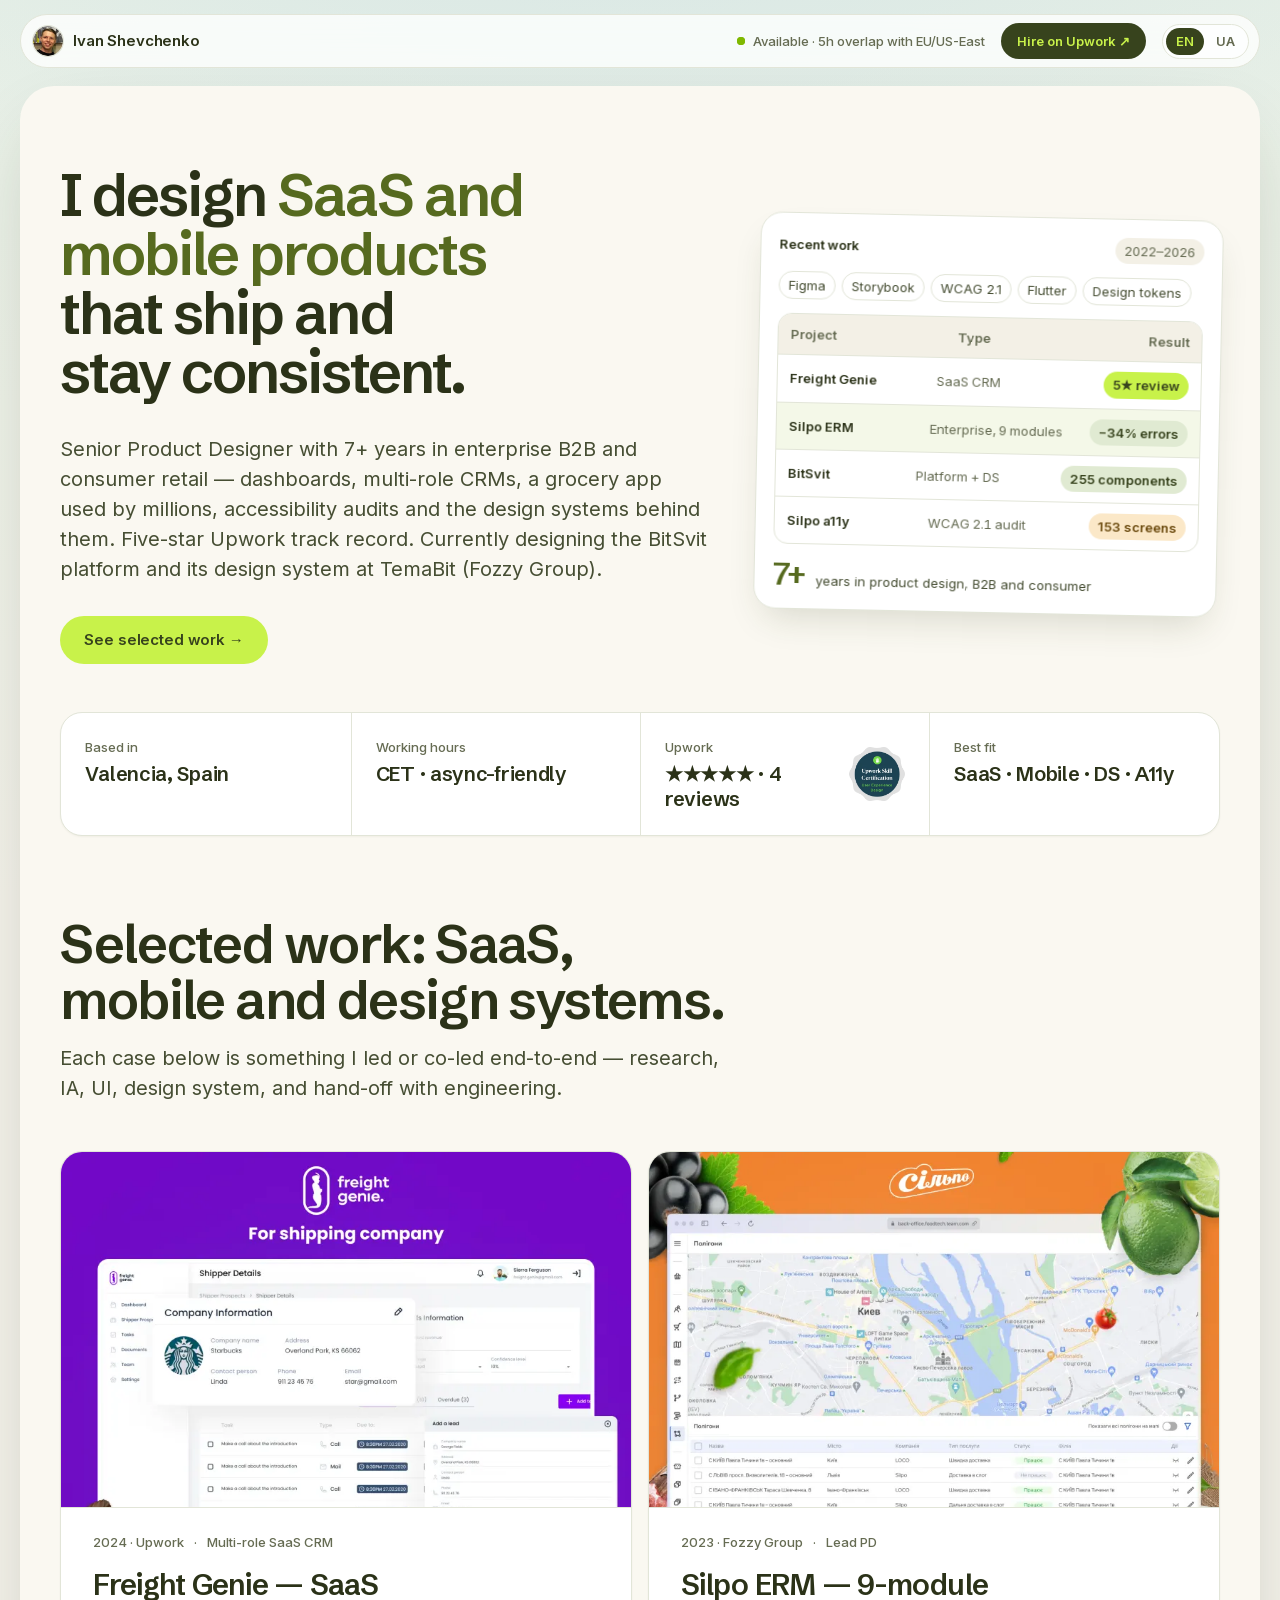
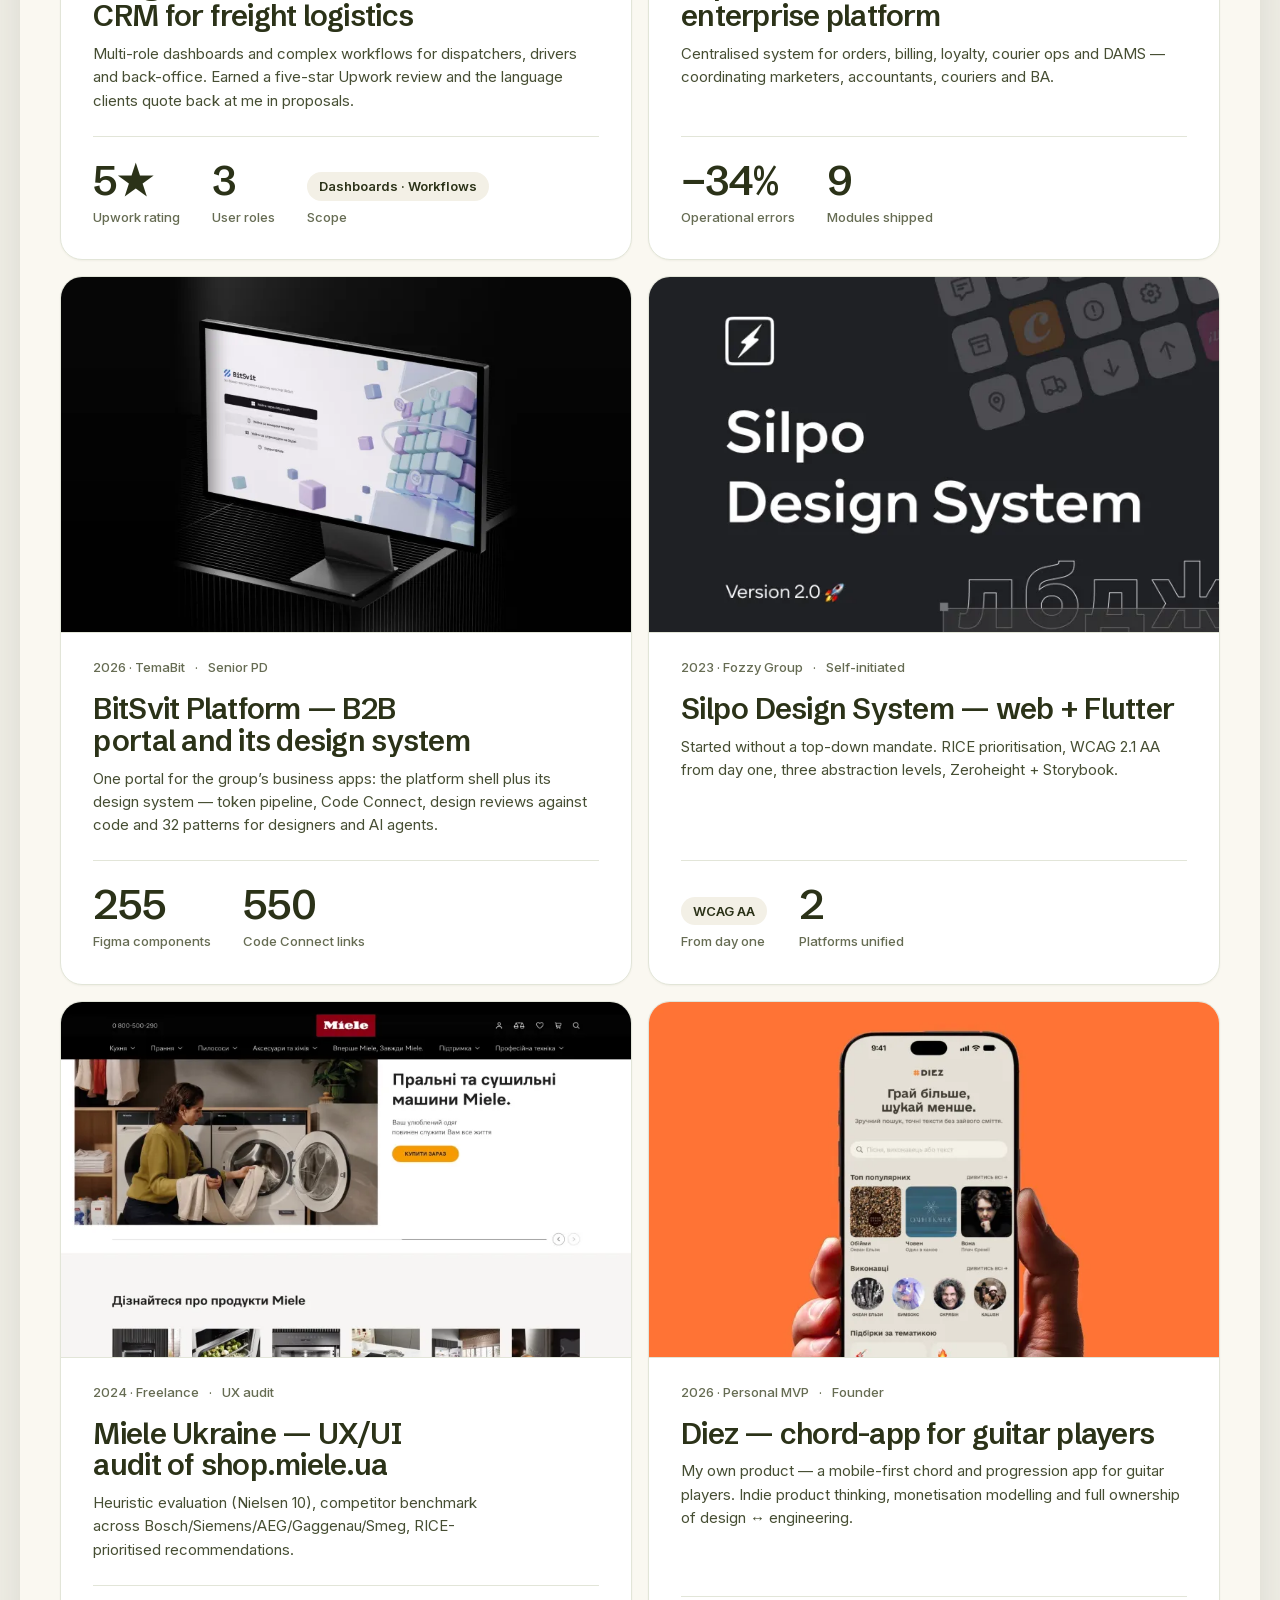
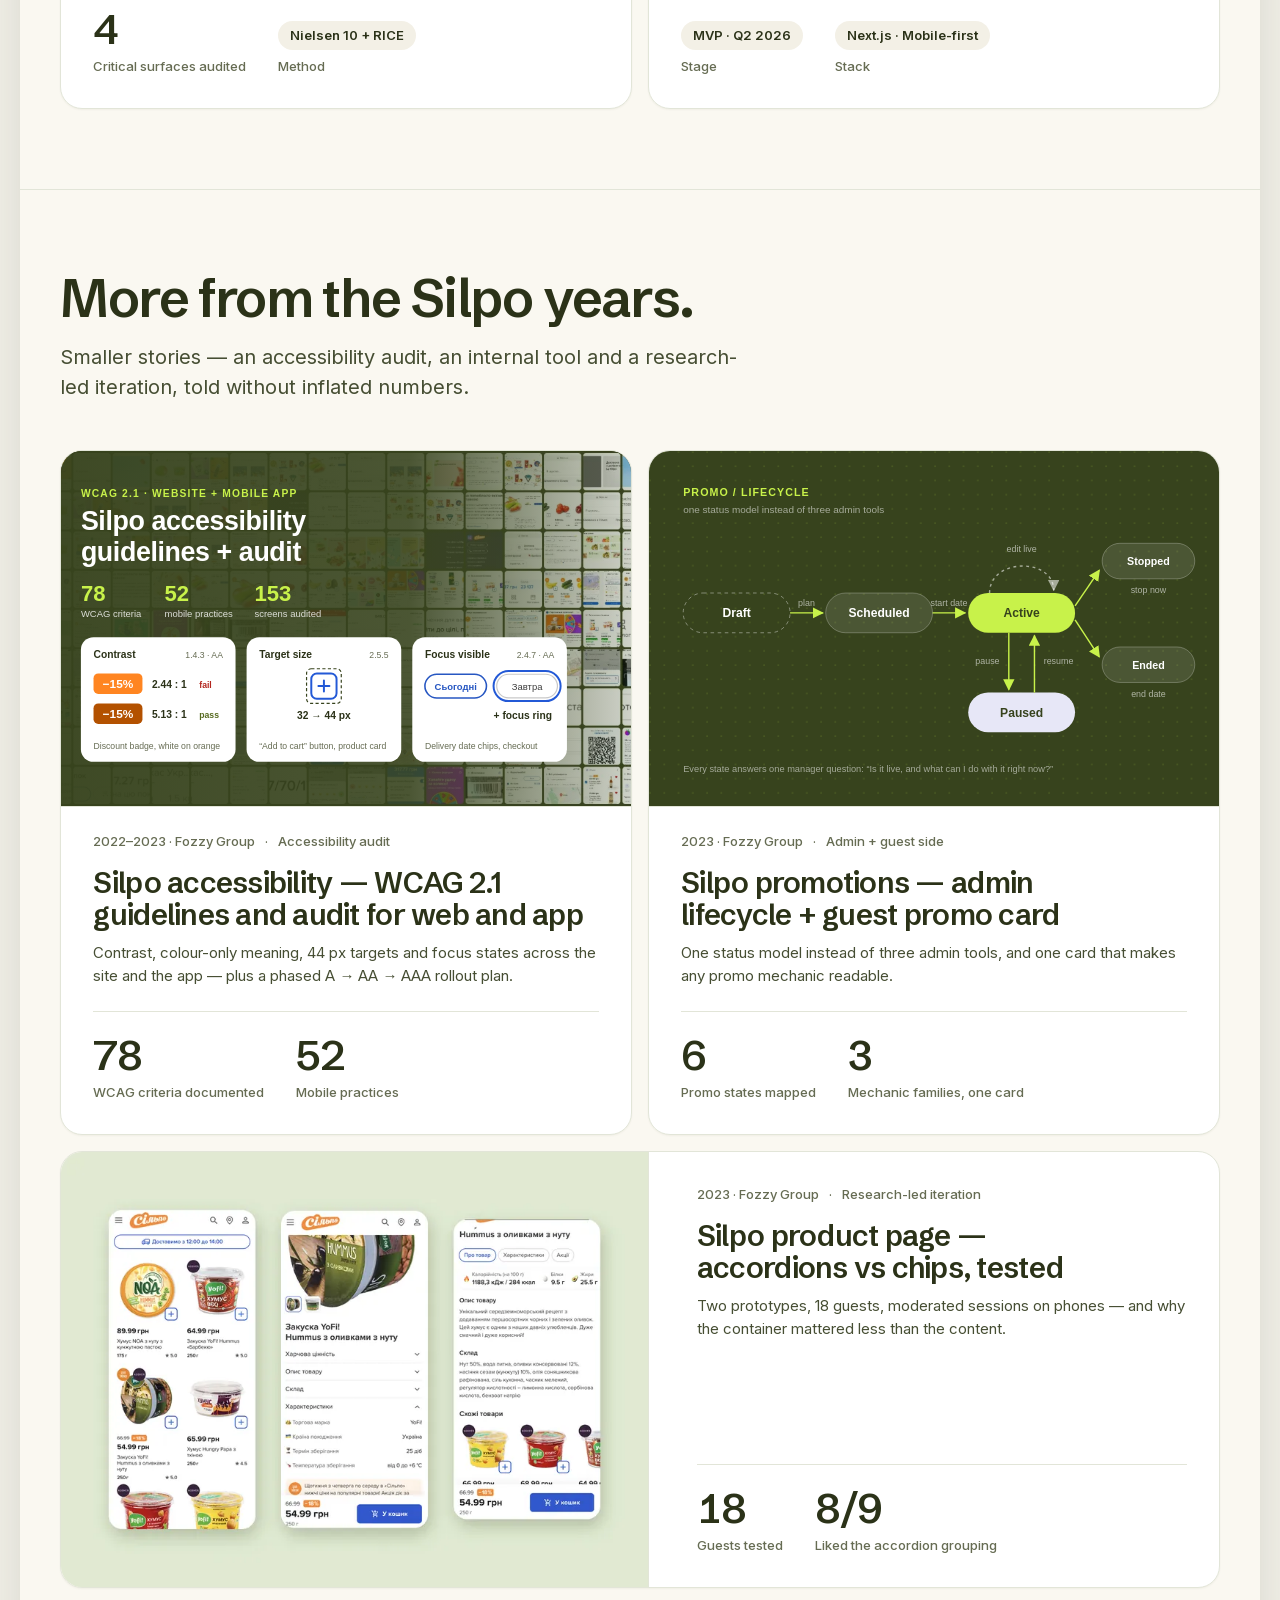
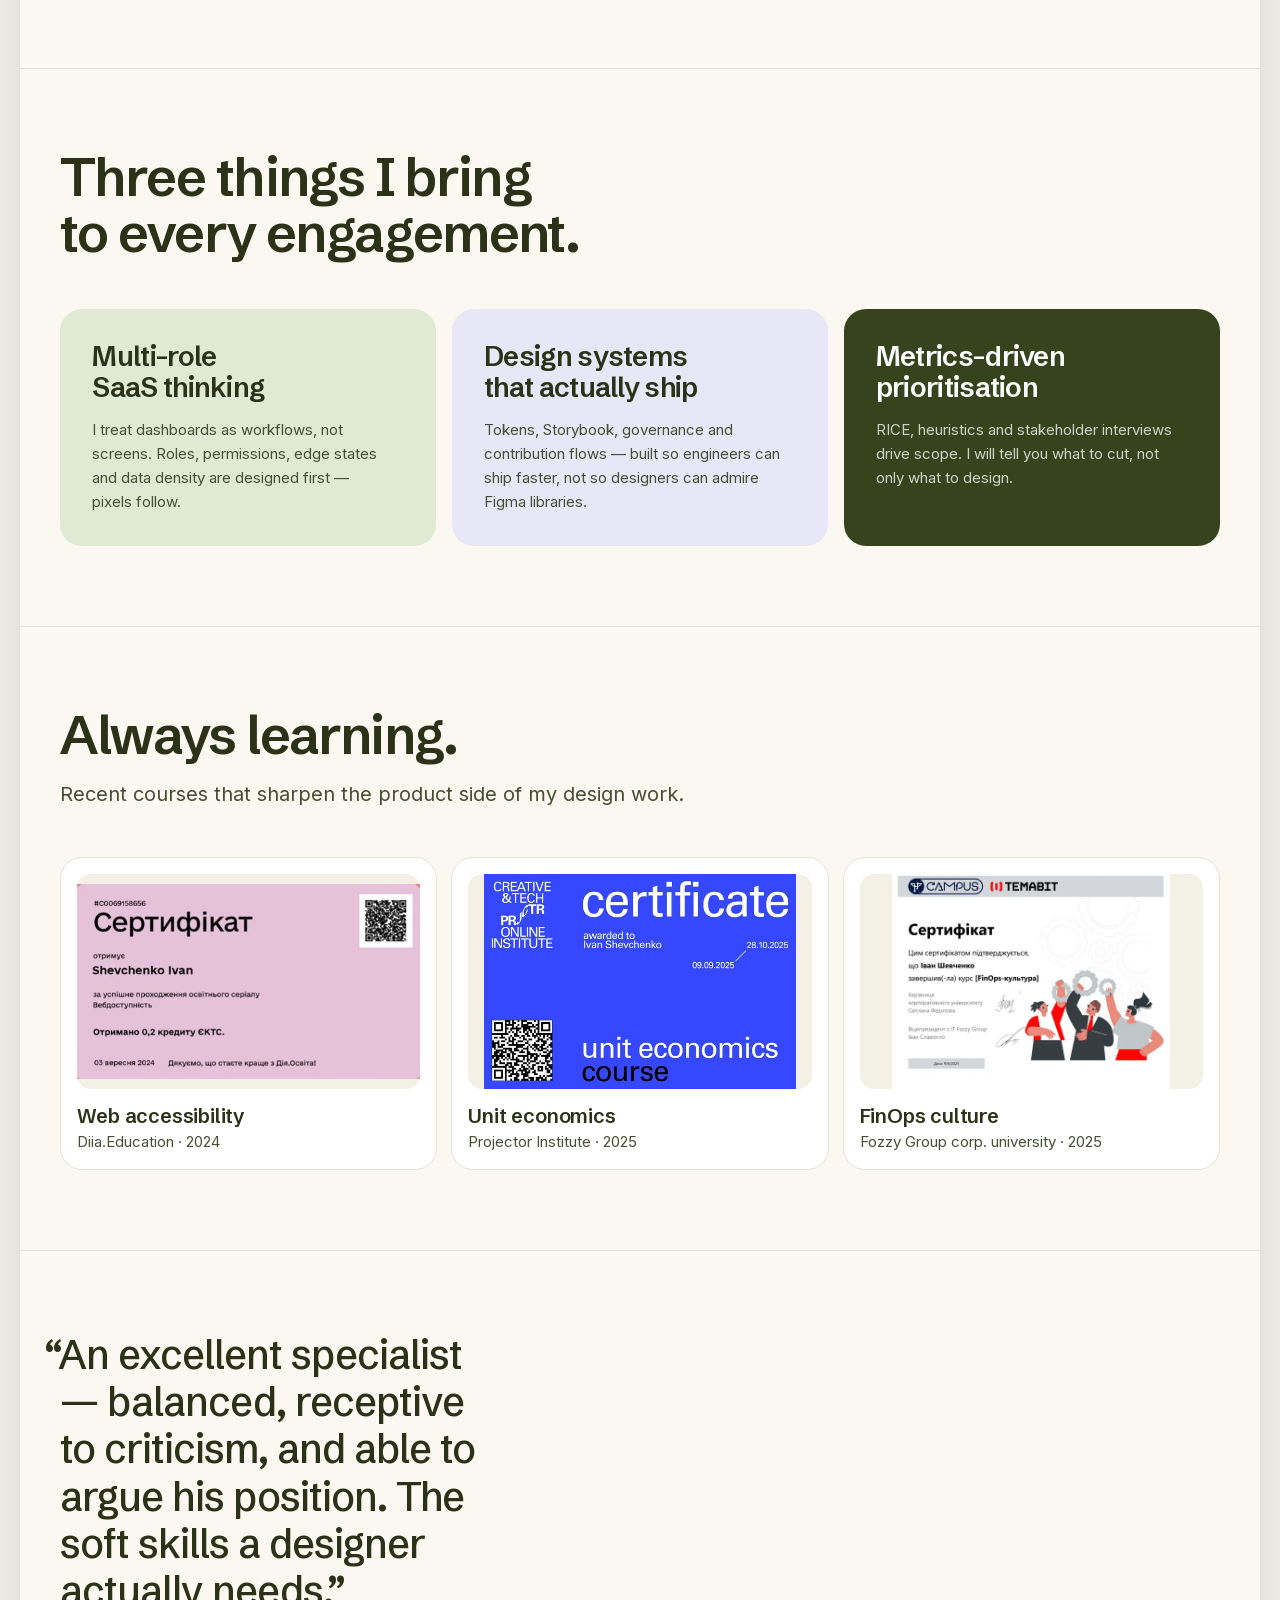
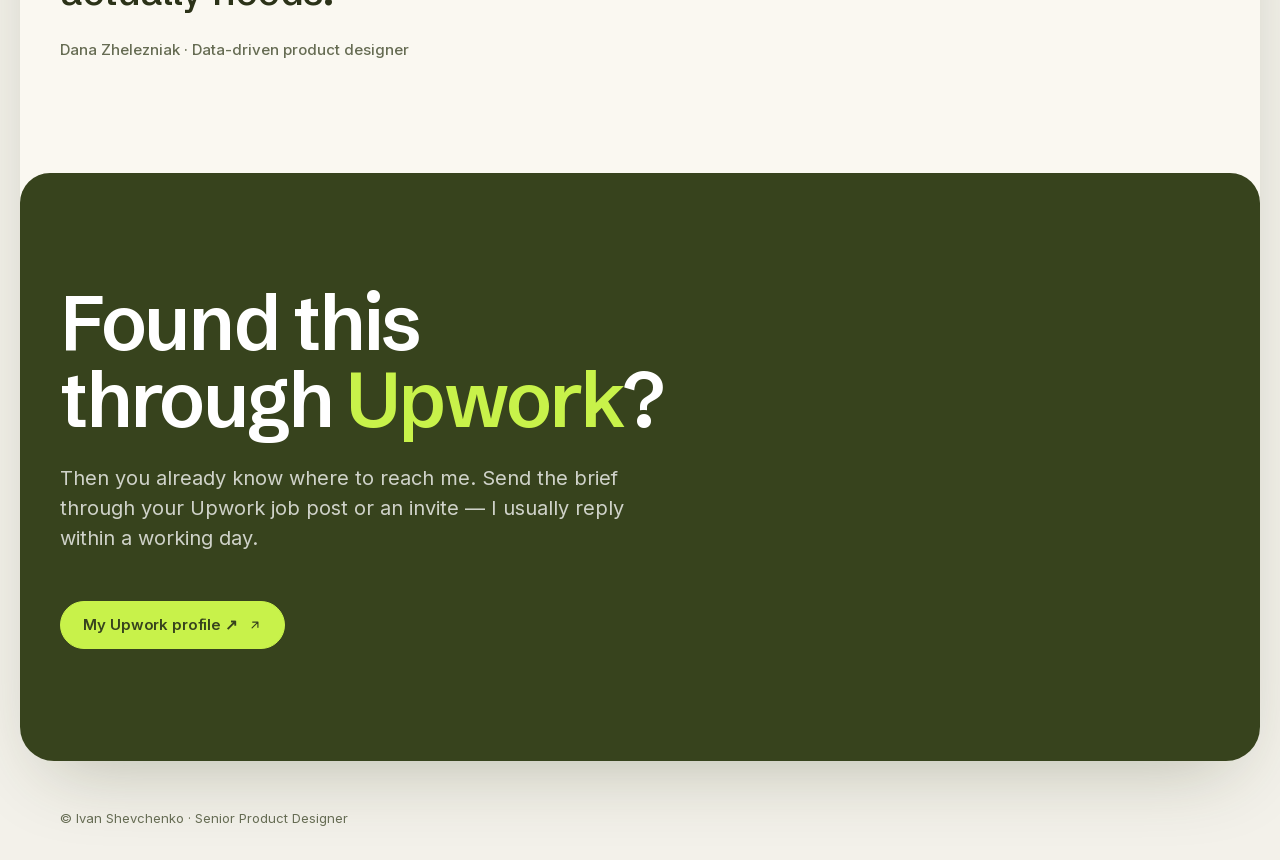
==== index.html @ 15a18f38 "BitSvit Platform framing; bilingual principles slide Co-Authored-By: Claude Opus 5.5 <noreply@anthro" ====
<!doctype html>
<html lang="en">
<head>
  <meta charset="utf-8" />
  <meta name="robots" content="noindex" />
  <meta name="viewport" content="width=device-width, initial-scale=1" />
  <title>Ivan Shevchenko — Senior Product Designer · SaaS, Mobile & Design Systems</title>
  <meta name="description" content="Senior Product Designer: SaaS dashboards, consumer mobile apps, design systems and accessibility. 7+ years, 5★ on Upwork." />
  <meta name="theme-color" content="#37431d" />
  <link rel="icon" href="assets/favicon.svg" type="image/svg+xml" />
  <meta property="og:type" content="website" />
  <meta property="og:title" content="Ivan Shevchenko — Senior Product Designer · SaaS, Mobile &amp; Design Systems" />
  <meta property="og:description" content="Senior Product Designer: SaaS dashboards, consumer mobile apps, design systems and accessibility. 7+ years, 5★ on Upwork." />
  <meta property="og:image" content="https://shevchenko-ivan.github.io/work/assets/og.png" />
  <meta name="twitter:card" content="summary_large_image" />
  <link rel="preload" href="assets/fonts/schibsted-grotesk-latin.woff2" as="font" type="font/woff2" crossorigin>
  <link rel="preload" href="assets/fonts/inter-latin.woff2" as="font" type="font/woff2" crossorigin>
  <link rel="stylesheet" href="styles/main.css?v=014661c7" />
  <script>document.documentElement.classList.add('js')</script>
</head>
<body>
  <a class="skip-link" href="#main" data-i18n="a11y.skip">Skip to content</a>

  <header class="nav">
    <div class="wrap nav__inner">
      <a href="./" class="nav__brand" data-home>
        <span class="nav__brand-mark">IS</span>
        <span>Ivan Shevchenko</span>
      </a>
      <div class="nav__right">
        <div class="nav__meta">
          <span class="nav__status"><span class="nav__dot"></span><span data-i18n="status.available">Available · 5h overlap with EU/US-East</span></span>
        </div>
        <a class="nav__cta" href="https://www.upwork.com/freelancers/~0138a475970ec656ad" target="_blank" rel="noopener" data-i18n="nav.ctaUpwork">Hire on Upwork ↗</a>
        <button class="lang-switch" type="button">
          <span class="lang-switch__opt" data-lang="en">EN</span>
          <span class="lang-switch__opt" data-lang="ua">UA</span>
          <span class="sr-only lang-switch__hint"> — Українська версія</span>
        </button>
      </div>
    </div>
  </header>

  <main id="main" class="sheet">
    <section class="hero wrap">
      <div class="hero__copy">
      <h1 class="hero__title" data-i18n="hero.fl-home.title">I design <em>SaaS and mobile products</em> that ship and stay consistent.</h1>
      <p class="hero__lede" data-i18n="hero.fl-home.lede">Senior Product Designer with 7+ years in enterprise B2B and consumer retail — dashboards, multi-role CRMs, a grocery app used by millions, accessibility audits and the design systems behind them. Five-star Upwork track record. Currently designing the BitSvit platform and its design system at TemaBit (Fozzy Group).</p>
      <a class="hero__cta" href="#work" data-i18n="hero.cta.work">See selected work →</a>
      </div>
      <figure class="spec spec--work" aria-hidden="true">
      <div class="spec__bar"><span class="spec__name" data-i18n="spec.work.name">Recent work</span><span class="spec__tag">2022–2026</span></div>
      <div class="spec__skills"><span>Figma</span><span>Storybook</span><span>WCAG 2.1</span><span>Flutter</span><span>Design tokens</span></div>
      <div class="spec__grid spec__grid--work">
        <div class="spec__row spec__row--head"><span data-i18n="spec.work.project">Project</span><span data-i18n="spec.work.type">Type</span><span data-i18n="spec.work.result">Result</span></div>
        <div class="spec__row"><span>Freight Genie</span><span class="spec__id" data-i18n="spec.work.t1">SaaS CRM</span><span class="spec__chip spec__chip--live" data-i18n="spec.work.r1">5★ review</span></div>
        <div class="spec__row spec__row--hover"><span>Silpo ERM</span><span class="spec__id" data-i18n="spec.work.t2">Enterprise, 9 modules</span><span class="spec__chip" data-i18n="spec.work.r2">−34% errors</span></div>
        <div class="spec__row"><span>BitSvit</span><span class="spec__id" data-i18n="spec.work.t3">Platform + DS</span><span class="spec__chip" data-i18n="spec.work.r3">255 components</span></div>
        <div class="spec__row"><span>Silpo a11y</span><span class="spec__id" data-i18n="spec.work.t4">WCAG 2.1 audit</span><span class="spec__chip spec__chip--warn" data-i18n="spec.work.r4">153 screens</span></div>
      </div>
      <figcaption class="spec__metric"><strong>7+</strong><span data-i18n="spec.work.metric">years in product design, B2B and consumer</span></figcaption>
    </figure>
    </section>

    <section class="wrap">
      <div class="facts">
        <div class="fact"><div class="fact__label" data-i18n="fact.basedIn">Based in</div><div class="fact__value" data-i18n="fact.val.spain">Valencia, Spain</div></div>
        <div class="fact"><div class="fact__label" data-i18n="fact.workingHours">Working hours</div><div class="fact__value" data-i18n="t.8d74ff36">CET · async-friendly</div></div>
        <div class="fact fact--cert"><div><div class="fact__label" data-i18n="fact.upwork">Upwork</div><div class="fact__value" data-i18n="fact.val.upwork">★★★★★ · 4 reviews</div></div><a class="cert" href="https://www.upwork.com/freelancers/~0138a475970ec656ad" target="_blank" rel="noopener"><img src="assets/upwork-cert.webp" alt="Upwork Skill Certification: User Experience Design" width="200" height="192" loading="lazy" decoding="async"></a></div>
        <div class="fact"><div class="fact__label" data-i18n="fact.bestFit">Best fit</div><div class="fact__value" data-i18n="fact.val.homeFit">SaaS · Mobile · DS · A11y</div></div>
      </div>
    </section>

    <section id="work" class="section">
      <div class="wrap">
        <div class="section__head">
          <h2 class="section__title" data-i18n="sec.fl-home.workTitle">Selected work: SaaS, mobile and design systems.</h2>
          <p class="section__desc" data-i18n="sec.fl-saas.workDesc">Each case below is something I led or co-led end-to-end — research, IA, UI, design system, and hand-off with engineering.</p>
        </div>

        <div class="cases">
          <a class="case" href="cases/freight-genie/">
            <div class="case__thumb"><img src="assets/cases/freight-genie/cover.webp" srcset="assets/cases/freight-genie/cover-800.webp 800w, assets/cases/freight-genie/cover.webp 1600w" sizes="(min-width: 1000px) 640px, 100vw" width="1600" height="1186" alt="" loading="lazy" decoding="async"></div>
            <div class="case__meta"><span>2024 · Upwork</span><span data-i18n="t.8d062ce5">Multi-role SaaS CRM</span></div>
            <h3 class="case__title" data-i18n="t.bc49c2ce">Freight Genie — SaaS CRM for freight logistics</h3>
            <p class="case__sub" data-i18n="t.9b3f6c38">
              Multi-role dashboards and complex workflows for dispatchers, drivers and back-office.
              Earned a five-star Upwork review and the language clients quote back at me in proposals.
            </p>
            <div class="case__metrics">
              <div><span class="metric__value">5★</span><span class="metric__label" data-i18n="t.8eabbbe9">Upwork rating</span></div>
              <div><span class="metric__value">3</span><span class="metric__label" data-i18n="t.f4040f71">User roles</span></div>
              <div><span class="metric__value metric__value--text" data-i18n="t.9dccfd47">Dashboards · Workflows</span><span class="metric__label" data-i18n="t.5d113f20">Scope</span></div>
            </div>
          </a>

          <a class="case" href="cases/silpo-erm/">
            <div class="case__thumb"><img src="assets/cases/silpo-erm/cover.webp" srcset="assets/cases/silpo-erm/cover-800.webp 800w, assets/cases/silpo-erm/cover.webp 1600w" sizes="(min-width: 1000px) 640px, 100vw" width="1600" height="1186" alt="" loading="lazy" decoding="async"></div>
            <div class="case__meta"><span>2023 · Fozzy Group</span><span>Lead PD</span></div>
            <h3 class="case__title" data-i18n="t.2e80ac7b">Silpo ERM — 9-module enterprise platform</h3>
            <p class="case__sub" data-i18n="t.823af5aa">
              Centralised system for orders, billing, loyalty, courier ops and DAMS — coordinating marketers, accountants, couriers and BA.
            </p>
            <div class="case__metrics">
              <div><span class="metric__value">−34%</span><span class="metric__label" data-i18n="t.29f00d9f">Operational errors</span></div>
              <div><span class="metric__value">9</span><span class="metric__label" data-i18n="t.f6f12757">Modules shipped</span></div>
            </div>
          </a>

          <a class="case" href="cases/bos-design-system/">
            <div class="case__thumb case__thumb--art"><img src="assets/cases/bos-design-system/cover.webp" srcset="assets/cases/bos-design-system/cover-800.webp 800w, assets/cases/bos-design-system/cover.webp 1600w" sizes="(min-width: 1000px) 640px, 100vw" width="1600" height="1000" alt="" loading="lazy" decoding="async"></div>
            <div class="case__meta"><span>2026 · TemaBit</span><span>Senior PD</span></div>
            <h3 class="case__title" data-i18n="t.5f754da2">BitSvit Platform — B2B portal and its design system</h3>
            <p class="case__sub">
              One portal for the group’s business apps: the platform shell plus its design system — token pipeline, Code Connect, design reviews against code and 32 patterns for designers and AI agents.
            </p>
            <div class="case__metrics">
              <div><span class="metric__value">255</span><span class="metric__label">Figma components</span></div>
              <div><span class="metric__value">550</span><span class="metric__label">Code Connect links</span></div>
            </div>
          </a>

          <a class="case" href="cases/silpo-design-system/">
            <div class="case__thumb case__thumb--art"><img src="assets/cases/silpo-design-system/cover.webp" srcset="assets/cases/silpo-design-system/cover-800.webp 800w, assets/cases/silpo-design-system/cover.webp 1600w" sizes="(min-width: 1000px) 640px, 100vw" width="1600" height="835" alt="" loading="lazy" decoding="async" style="object-position: left center"></div>
            <div class="case__meta"><span>2023 · Fozzy Group</span><span data-i18n="t.cc00d9dd">Self-initiated</span></div>
            <h3 class="case__title" data-i18n="t.b6bec687">Silpo Design System — web + Flutter</h3>
            <p class="case__sub" data-i18n="t.ec3c3ea6">
              Started without a top-down mandate. RICE prioritisation, WCAG 2.1 AA from day one, three abstraction levels, Zeroheight + Storybook.
            </p>
            <div class="case__metrics">
              <div><span class="metric__value metric__value--text">WCAG AA</span><span class="metric__label" data-i18n="t.08bc3591">From day one</span></div>
              <div><span class="metric__value">2</span><span class="metric__label" data-i18n="t.cb261b32">Platforms unified</span></div>
            </div>
          </a>

          <a class="case" href="cases/miele-audit/">
            <div class="case__thumb case__thumb--art"><img src="assets/cases/miele-audit/cover.webp" srcset="assets/cases/miele-audit/cover-800.webp 800w, assets/cases/miele-audit/cover.webp 1600w" sizes="(min-width: 1000px) 640px, 100vw" width="1600" height="1040" alt="" loading="lazy" decoding="async" style="object-position: center top"></div>
            <div class="case__meta"><span data-i18n="t.c690efe2">2024 · Freelance</span><span data-i18n="t.48db8c14">UX audit</span></div>
            <h3 class="case__title" data-i18n="t.7ba4d620">Miele Ukraine — UX/UI audit of shop.miele.ua</h3>
            <p class="case__sub" data-i18n="t.25ea361f">
              Heuristic evaluation (Nielsen 10), competitor benchmark across Bosch/Siemens/AEG/Gaggenau/Smeg, RICE-prioritised recommendations.
            </p>
            <div class="case__metrics">
              <div><span class="metric__value">4</span><span class="metric__label" data-i18n="t.c6bb6b21">Critical surfaces audited</span></div>
              <div><span class="metric__value metric__value--text">Nielsen 10 + RICE</span><span class="metric__label" data-i18n="t.4c3880bb">Method</span></div>
            </div>
          </a>


          <a class="case" href="cases/diez/">
            <div class="case__thumb case__thumb--art"><img src="assets/cases/diez/cover.webp" srcset="assets/cases/diez/cover-800.webp 800w, assets/cases/diez/cover.webp 1600w" sizes="(min-width: 1000px) 640px, 100vw" width="1600" height="1200" alt="" loading="lazy" decoding="async" style="object-position: center top"></div>
            <div class="case__meta"><span data-i18n="t.cd29d9fe">2026 · Personal MVP</span><span data-i18n="t.ad5b1a22">Founder</span></div>
            <h3 class="case__title" data-i18n="t.53f28d13">Diez — chord-app for guitar players</h3>
            <p class="case__sub" data-i18n="t.a53be538">
              My own product — a mobile-first chord and progression app for guitar players.
              Indie product thinking, monetisation modelling and full ownership of design ↔ engineering.
            </p>
            <div class="case__metrics">
              <div><span class="metric__value metric__value--text">MVP · Q2 2026</span><span class="metric__label" data-i18n="t.64c6da24">Stage</span></div>
              <div><span class="metric__value metric__value--text">Next.js · Mobile-first</span><span class="metric__label" data-i18n="t.2187e102">Stack</span></div>
            </div>
          </a>
        </div>
      </div>
    </section>

    <section class="section">
      <div class="wrap">
        <div class="section__head">
          <h2 class="section__title" data-i18n="sec.more.title">More from the Silpo years.</h2>
          <p class="section__desc" data-i18n="sec.more.desc">Smaller stories — an accessibility audit, an internal tool and a research-led iteration, told without inflated numbers.</p>
        </div>
        <div class="cases">
          <a class="case" href="cases/silpo-accessibility/">
            <div class="case__thumb case__thumb--art"><img src="assets/cases/silpo-accessibility/cover.svg" alt="" width="800" height="500" loading="lazy" decoding="async"></div>
            <div class="case__meta"><span>2022–2023 · Fozzy Group</span><span data-i18n="case.a11y.kicker">Accessibility audit</span></div>
            <h3 class="case__title" data-i18n="case.a11y.cardTitle">Silpo accessibility — WCAG 2.1 guidelines and audit for web and app</h3>
            <p class="case__sub" data-i18n="case.a11y.cardSub">Contrast, colour-only meaning, 44 px targets and focus states across the site and the app — plus a phased A → AA → AAA rollout plan.</p>
            <div class="case__metrics">
              <div><span class="metric__value">78</span><span class="metric__label" data-i18n="case.a11y.m1">WCAG criteria documented</span></div>
              <div><span class="metric__value">52</span><span class="metric__label" data-i18n="case.a11y.m2">Mobile practices</span></div>
            </div>
          </a>
          <a class="case" href="cases/silpo-promo/">
            <div class="case__thumb case__thumb--art"><img src="assets/cases/silpo-promo/lifecycle.svg" alt="" width="800" height="500" loading="lazy" decoding="async"></div>
            <div class="case__meta"><span>2023 · Fozzy Group</span><span data-i18n="case.promo.kicker">Admin + guest side</span></div>
            <h3 class="case__title" data-i18n="case.promo.cardTitle">Silpo promotions — admin lifecycle + guest promo card</h3>
            <p class="case__sub" data-i18n="case.promo.cardSub">One status model instead of three admin tools, and one card that makes any promo mechanic readable.</p>
            <div class="case__metrics">
              <div><span class="metric__value">6</span><span class="metric__label" data-i18n="case.promo.m1">Promo states mapped</span></div>
              <div><span class="metric__value">3</span><span class="metric__label" data-i18n="case.promo.m2">Mechanic families, one card</span></div>
            </div>
          </a>
          <a class="case" href="cases/silpo-product-page/">
            <div class="case__thumb"><img src="assets/cases/silpo-product-page/cover.webp" srcset="assets/cases/silpo-product-page/cover-800.webp 800w, assets/cases/silpo-product-page/cover.webp 1600w" sizes="(min-width: 1000px) 640px, 100vw" width="1600" height="1186" alt="" loading="lazy" decoding="async"></div>
            <div class="case__meta"><span>2023 · Fozzy Group</span><span data-i18n="case.pp.meta.kind">Research-led iteration</span></div>
            <h3 class="case__title" data-i18n="case.pp.cardTitle">Silpo product page — accordions vs chips, tested</h3>
            <p class="case__sub" data-i18n="case.pp.cardSub">Two prototypes, 18 guests, moderated sessions on phones — and why the container mattered less than the content.</p>
            <div class="case__metrics">
              <div><span class="metric__value">18</span><span class="metric__label" data-i18n="case.pp.find.m1">Guests tested</span></div>
              <div><span class="metric__value">8/9</span><span class="metric__label" data-i18n="case.pp.find.m2">Liked the accordion grouping</span></div>
            </div>
          </a>
        </div>
      </div>
    </section>

    <section class="section">
      <div class="wrap">
        <div class="section__head">
          <h2 class="section__title" data-i18n="sec.fl-home.howTitle">Three things I bring to every engagement.</h2>
        </div>
        <div class="pillars">
          <div class="pillar">
            <h3 class="pillar__title" data-i18n="pillar.multiRole.title">Multi-role SaaS thinking</h3>
            <p class="pillar__body" data-i18n="pillar.body.multiRole">I treat dashboards as workflows, not screens. Roles, permissions, edge states and data density are designed first — pixels follow.</p>
          </div>
          <div class="pillar">
            <h3 class="pillar__title" data-i18n="pillar.dsShips.title">Design systems that actually ship</h3>
            <p class="pillar__body" data-i18n="pillar.body.dsShips">Tokens, Storybook, governance and contribution flows — built so engineers can ship faster, not so designers can admire Figma libraries.</p>
          </div>
          <div class="pillar">
            <h3 class="pillar__title" data-i18n="pillar.metrics.title">Metrics-driven prioritisation</h3>
            <p class="pillar__body" data-i18n="pillar.body.metrics">RICE, heuristics and stakeholder interviews drive scope. I will tell you what to cut, not only what to design.</p>
          </div>
        </div>
      </div>
    </section>

    <section class="section">
      <div class="wrap">
        <div class="section__head">
          <h2 class="section__title" data-i18n="certs.title">Always learning.</h2>
          <p class="section__desc" data-i18n="certs.desc">Recent courses that sharpen the product side of my design work.</p>
        </div>
        <div class="certs">
          <a class="cert-card" href="assets/certs/web-accessibility.webp" target="_blank" rel="noopener">
            <div class="cert-card__thumb"><img src="assets/certs/web-accessibility.webp" width="516" height="292" alt="Certificate: Web accessibility, Diia.Education, 2024" loading="lazy" decoding="async"></div>
            <h3 class="cert-card__title" data-i18n="certs.a11y.title">Web accessibility</h3>
            <p class="cert-card__meta" data-i18n="certs.a11y.meta">Diia.Education · 2024</p>
          </a>
          <a class="cert-card" href="assets/certs/unit-economics.webp" target="_blank" rel="noopener">
            <div class="cert-card__thumb"><img src="assets/certs/unit-economics-600.webp" width="600" height="412" alt="Certificate: Unit economics course, Projector Creative &amp; Tech Institute, 2025" loading="lazy" decoding="async"></div>
            <h3 class="cert-card__title" data-i18n="certs.ue.title">Unit economics</h3>
            <p class="cert-card__meta" data-i18n="certs.ue.meta">Projector Institute · 2025</p>
          </a>
          <a class="cert-card" href="assets/certs/finops.webp" target="_blank" rel="noopener">
            <div class="cert-card__thumb"><img src="assets/certs/finops-600.webp" width="600" height="464" alt="Certificate: FinOps culture course, Fozzy Group corporate university, 2025" loading="lazy" decoding="async"></div>
            <h3 class="cert-card__title" data-i18n="certs.finops.title">FinOps culture</h3>
            <p class="cert-card__meta" data-i18n="certs.finops.meta">Fozzy Group corp. university · 2025</p>
          </a>
        </div>
      </div>
    </section>

    <section class="section">
      <div class="wrap">
        <h2 class="sr-only" data-i18n="section.testimonial">Testimonial</h2>
        <blockquote class="quote">
          <p class="quote__text" data-i18n="quote.dana">“An excellent specialist — balanced, receptive to criticism, and able to argue his position. The soft skills a designer actually needs.”</p>
          <p class="quote__cite" data-i18n="quote.dana.cite">Dana Zhelezniak · Data-driven product designer</p>
        </blockquote>
      </div>
    </section>

      <section id="contact" class="contact">
      <div class="wrap">
        <h2 class="contact__title" data-i18n="fl.close.title">Found this through <em>Upwork</em>?</h2>
        <p class="contact__lede" data-i18n="fl.close.body">Then you already know where to reach me. Send the brief through your Upwork job post or an invite — I usually reply within a working day.</p>
        <div class="contact__row">
          <a class="contact__link" href="https://www.upwork.com/freelancers/~0138a475970ec656ad" target="_blank" rel="noopener" data-i18n="fl.close.cta">My Upwork profile ↗</a>
        </div>
      </div>
    </section>
  </main>

  <footer class="wrap foot">
    <span data-i18n="foot.copy">© Ivan Shevchenko · Senior Product Designer</span>
  </footer>

  <script src="scripts/anim.js?v=e52e3bde" defer></script>
  <script src="scripts/i18n.js?v=738336df" defer></script>
</body>
</html>
---- styles/main.css ----
/* ============================================
   Ivan Shevchenko — Portfolio
   Rounded bento · olive + lime · floating sheet.
   One stylesheet for the landing, four variations and seven case pages.
   ============================================ */

/* -- Fonts: self-hosted (no third-party request, GDPR-safe). Variable woff2, one file per subset. -- */
@font-face { font-family: 'Inter'; font-style: normal; font-weight: 400 600; font-display: swap;
  src: url(../assets/fonts/inter-latin.woff2) format('woff2'); unicode-range: U+0000-00FF, U+0131, U+0152-0153, U+02BB-02BC, U+02C6, U+02DA, U+02DC, U+0304, U+0308, U+0329, U+2000-206F, U+20AC, U+2122, U+2191, U+2193, U+2212, U+2215, U+FEFF, U+FFFD; }
@font-face { font-family: 'Inter'; font-style: normal; font-weight: 400 600; font-display: swap;
  src: url(../assets/fonts/inter-latin-ext.woff2) format('woff2'); unicode-range: U+0100-02BA, U+02BD-02C5, U+02C7-02CC, U+02CE-02D7, U+02DD-02FF, U+0304, U+0308, U+0329, U+1D00-1DBF, U+1E00-1E9F, U+1EF2-1EFF, U+2020, U+20A0-20AB, U+20AD-20C0, U+2113, U+2C60-2C7F, U+A720-A7FF; }
@font-face { font-family: 'Inter'; font-style: normal; font-weight: 400 600; font-display: swap;
  src: url(../assets/fonts/inter-cyrillic.woff2) format('woff2'); unicode-range: U+0301, U+0400-045F, U+0490-0491, U+04B0-04B1, U+2116; }
@font-face { font-family: 'Inter'; font-style: normal; font-weight: 400 600; font-display: swap;
  src: url(../assets/fonts/inter-cyrillic-ext.woff2) format('woff2'); unicode-range: U+0460-052F, U+1C80-1C8A, U+20B4, U+2DE0-2DFF, U+A640-A69F, U+FE2E-FE2F; }
@font-face { font-family: 'Schibsted Grotesk'; font-style: normal; font-weight: 500 700; font-display: swap;
  src: url(../assets/fonts/schibsted-grotesk-latin.woff2) format('woff2'); unicode-range: U+0000-00FF, U+0131, U+0152-0153, U+02BB-02BC, U+02C6, U+02DA, U+02DC, U+0304, U+0308, U+0329, U+2000-206F, U+20AC, U+2122, U+2191, U+2193, U+2212, U+2215, U+FEFF, U+FFFD; }
@font-face { font-family: 'Schibsted Grotesk'; font-style: normal; font-weight: 500 700; font-display: swap;
  src: url(../assets/fonts/schibsted-grotesk-latin-ext.woff2) format('woff2'); unicode-range: U+0100-02BA, U+02BD-02C5, U+02C7-02CC, U+02CE-02D7, U+02DD-02FF, U+0304, U+0308, U+0329, U+1D00-1DBF, U+1E00-1E9F, U+1EF2-1EFF, U+2020, U+20A0-20AB, U+20AD-20C0, U+2113, U+2C60-2C7F, U+A720-A7FF; }

/* -- Tokens ------------------------------------ */
:root {
  /* palette */
  --backdrop-1: #d6e6e5;
  --backdrop-2: #e6efe6;
  --backdrop-3: #f3f1ea;
  --sheet: #faf8f1;
  --card: #ffffff;
  --surface: #f3f0e6;
  --sage: #e0ead2;
  --lavender: #e7e7f7;
  --ink: #37431d;           /* brand dark olive: panels, marks */
  --text: #2b3218;
  --text-soft: #464e33;
  --text-muted: #666c53;
  --border: #e2e5d8;
  --accent: #c8f24a;        /* lime: fills only, never text on light */
  --accent-hover: #d6f56e;
  --accent-ink: #566a1f;    /* lime's readable partner on light surfaces */
  --on-ink: #ffffff;
  --on-ink-soft: rgba(255, 255, 255, 0.76);
  --on-ink-line: rgba(255, 255, 255, 0.16);

  /* type */
  --font-display: 'Schibsted Grotesk', 'Inter', -apple-system, BlinkMacSystemFont, sans-serif;
  --font-sans: 'Inter', -apple-system, BlinkMacSystemFont, 'Helvetica Neue', Arial, sans-serif;

  --fs-xs: 0.8125rem;
  --fs-sm: 0.9375rem;
  --fs-base: 1.0625rem;
  --fs-md: 1.25rem;
  --fs-lg: 1.75rem;

  /* space */
  --space-1: 0.5rem;
  --space-2: 1rem;
  --space-3: 1.5rem;
  --space-4: 2rem;
  --space-5: 3rem;
  --space-6: 5rem;
  --space-7: 7rem;

  /* shape + depth */
  --radius-sm: 14px;
  --radius: 22px;
  --radius-lg: 34px;
  --radius-pill: 999px;
  --shadow-card: 0 1px 2px rgba(55, 67, 29, 0.05);
  --shadow-lift: 0 18px 36px -12px rgba(55, 67, 29, 0.18);
  --shadow-sheet: 0 30px 80px -28px rgba(45, 55, 20, 0.30);

  /* layout */
  --max-width: 1240px;
  --gutter: clamp(20px, 4vw, 40px);
  --nav-h: 76px;

  /* motion */
  --ease: cubic-bezier(0.25, 1, 0.5, 1);
  --ease-out-expo: cubic-bezier(0.16, 1, 0.3, 1);

  /* north-east arrow, drawn once, used as a mask so it takes currentColor */
  --icon-arrow: url("data:image/svg+xml,%3Csvg xmlns='http://www.w3.org/2000/svg' viewBox='0 0 24 24' fill='none' stroke='black' stroke-width='2' stroke-linecap='round' stroke-linejoin='round'%3E%3Cpath d='M7 17 17 7M8 7h9v9'/%3E%3C/svg%3E");
}

/* -- Base -------------------------------------- */
*, *::before, *::after { box-sizing: border-box; }

html {
  -webkit-text-size-adjust: 100%;
  scroll-behavior: smooth;
  scroll-padding-top: calc(var(--nav-h) + 16px);
  scrollbar-color: #b9c0a6 transparent;
  background: var(--backdrop-3);
}

body {
  position: relative;
  margin: 0;
  min-height: 100vh;
  color: var(--text);
  font-family: var(--font-sans);
  font-size: var(--fs-base);
  line-height: 1.55;
  -webkit-font-smoothing: antialiased;
  -moz-osx-font-smoothing: grayscale;
  caret-color: var(--accent-ink);
}

/* Backdrop lives on its own fixed layer. `background-attachment: fixed` on
   <body> left whole screens unpainted while scrolling, so never go back to it. */
body::before {
  content: "";
  position: fixed;
  inset: 0;
  z-index: -1;
  pointer-events: none;
  background:
    radial-gradient(130% 90% at 50% -20%, var(--backdrop-1) 0%, rgba(214, 230, 229, 0) 55%),
    linear-gradient(180deg, var(--backdrop-2) 0%, #edf1e8 45%, var(--backdrop-3) 100%);
}

h1, h2, h3, h4 {
  margin: 0;
  font-family: var(--font-display);
  font-weight: 600;
  letter-spacing: -0.025em;
  line-height: 1.05;
  text-wrap: balance;
}
p { margin: 0; text-wrap: pretty; }

img, svg { display: block; max-width: 100%; height: auto; }

a { color: inherit; text-decoration: none; transition: color 0.2s var(--ease); }
a:hover { color: var(--accent-ink); }

::selection { background: var(--accent); color: var(--ink); }

:focus-visible {
  outline: 2px solid var(--accent-ink);
  outline-offset: 3px;
  border-radius: 8px;
}

.sr-only {
  position: absolute; width: 1px; height: 1px; padding: 0; margin: -1px;
  overflow: hidden; clip: rect(0, 0, 0, 0); white-space: nowrap; border: 0;
}

.skip-link {
  position: fixed;
  top: 12px;
  left: 12px;
  z-index: 100;
  padding: 10px 18px;
  border-radius: var(--radius-pill);
  background: var(--ink);
  color: var(--accent);
  font-weight: 600;
  font-size: var(--fs-sm);
  transform: translateY(-160%);
  transition: transform 0.2s var(--ease);
}
.skip-link:focus { transform: none; color: var(--accent); }

/* shared arrow glyph (cards, contact links) */
.arrow,
a.case::after,
.related__card::after,
.landing__card::after,
.contact__link::after {
  content: "";
  display: inline-block;
  width: 1em;
  height: 1em;
  background: currentColor;
  -webkit-mask: var(--icon-arrow) center / contain no-repeat;
          mask: var(--icon-arrow) center / contain no-repeat;
  transition: transform 0.22s var(--ease);
}

/* -- Layout ------------------------------------ */
.wrap {
  width: 100%;
  max-width: var(--max-width);
  margin: 0 auto;
  padding: 0 var(--gutter);
}

/* the floating cream sheet every page sits on */
.sheet {
  display: block;
  background: var(--sheet);
  border-radius: var(--radius-lg);
  margin: 8px clamp(8px, 1.6vw, 22px) clamp(16px, 2.4vw, 34px);
  box-shadow: var(--shadow-sheet);
  overflow: clip;
}

.section { padding: var(--space-6) 0; }
.section + .section { border-top: 1px solid var(--border); }

/* -- Nav --------------------------------------- */
.nav {
  position: sticky;
  top: 0;
  z-index: 50;
  padding: 14px 0 10px;
}

.nav__inner {
  display: flex;
  align-items: center;
  justify-content: space-between;
  gap: var(--space-2);
  padding: 8px 10px 8px 12px;
  border: 1px solid var(--border);
  border-radius: var(--radius-pill);
  background: rgba(255, 255, 255, 0.78);
  -webkit-backdrop-filter: saturate(1.4) blur(14px);
          backdrop-filter: saturate(1.4) blur(14px);
}

.nav__brand {
  display: flex;
  align-items: center;
  gap: 10px;
  font-weight: 600;
  font-size: var(--fs-sm);
  letter-spacing: -0.01em;
  white-space: nowrap;
}

.nav__brand-mark {
  width: 30px;
  height: 30px;
  display: grid;
  place-items: center;
  border-radius: 9px;
  background: var(--ink);
  color: var(--accent);
  font-family: var(--font-display);
  font-size: 11px;
  font-weight: 700;
  letter-spacing: 0.02em;
}

.nav__right { display: flex; align-items: center; gap: var(--space-2); }

.nav__meta {
  color: var(--text-muted);
  font-size: var(--fs-xs);
  font-weight: 500;
}

.nav__status { display: inline-flex; align-items: center; gap: 8px; }

.nav__dot {
  position: relative;
  flex: none;
  width: 8px;
  height: 8px;
  border-radius: 50%;
  background: #7fb800;
}

.nav__back { color: var(--text-soft); padding: 8px 4px; white-space: nowrap; }
.nav__back:hover { color: var(--accent-ink); }

@media (max-width: 760px) {
  .nav__status { display: none; }
}
/* phones: the mark already links home, so the name and "← Portfolio" yield to the CTA */
@media (max-width: 480px) {
  .nav__inner:has(.nav__cta) .nav__brand > span:last-child,
  .nav__back { display: none; }
}

.nav__cta {
  display: inline-flex;
  align-items: center;
  min-height: 36px;
  padding: 0 16px;
  border-radius: var(--radius-pill);
  background: var(--ink);
  color: var(--accent);
  font-size: var(--fs-xs);
  font-weight: 600;
  white-space: nowrap;
  transition: background-color 0.2s var(--ease), transform 0.2s var(--ease);
}
.nav__cta:hover { color: var(--accent); background: #2b3516; transform: translateY(-1px); }

/* -- Language switch --------------------------- */
.lang-switch {
  display: inline-flex;
  align-items: center;
  padding: 3px;
  gap: 2px;
  border: 1px solid var(--border);
  border-radius: var(--radius-pill);
  background: rgba(255, 255, 255, 0.7);
  color: var(--text-muted);
  font: 600 var(--fs-xs)/1 var(--font-sans);
  cursor: pointer;
}
.lang-switch__opt {
  padding: 7px 10px;
  border-radius: var(--radius-pill);
  transition: background-color 0.2s var(--ease), color 0.2s var(--ease);
}
.lang-switch:hover .lang-switch__opt:not(.lang-switch__opt--active) { color: var(--text); }
.lang-switch__opt--active { background: var(--ink); color: var(--accent); }

/* -- Hero -------------------------------------- */
.hero { padding-top: var(--space-6); padding-bottom: var(--space-5); }

.hero__title {
  font-size: clamp(2.6rem, 6.4vw, 5.75rem);
  line-height: 1;
  letter-spacing: -0.035em;
  max-width: 15ch;
  margin-bottom: var(--space-4);
}
.hero__title em { font-style: normal; color: var(--accent-ink); }

.hero__lede {
  font-size: var(--fs-md);
  line-height: 1.5;
  color: var(--text-soft);
  max-width: 58ch;
  margin-bottom: var(--space-4);
}

.hero__cta,
.hero__cta-secondary {
  display: inline-flex;
  align-items: center;
  min-height: 48px;
  padding: 0 24px;
  border-radius: var(--radius-pill);
  font-weight: 600;
  font-size: var(--fs-sm);
  letter-spacing: -0.01em;
  transition: transform 0.22s var(--ease), box-shadow 0.22s var(--ease), background-color 0.2s var(--ease);
}
.hero__cta { background: var(--accent); color: var(--ink); }
.hero__cta:hover { background: var(--accent-hover); color: var(--ink); transform: translateY(-2px); box-shadow: var(--shadow-lift); }
.hero__cta:active { transform: none; box-shadow: none; }

.hero__cta-secondary {
  margin-left: 10px;
  background: var(--card);
  color: var(--ink);
  border: 1px solid var(--border);
}
.hero__cta-secondary:hover { background: var(--surface); color: var(--ink); }

/* hero goes two-column on wide screens: pitch left, a live spec card right */
@media (min-width: 1000px) {
  .hero {
    display: grid;
    grid-template-columns: minmax(0, 7fr) minmax(0, 5fr);
    column-gap: var(--space-5);
    align-items: center;
  }
  .hero .hero__title { font-size: clamp(2.75rem, 4.6vw, 4.5rem); max-width: 16ch; }
}

/* -- Spec card (hero) -------------------------- */
.spec {
  display: none;
  margin: 0;
  padding: 18px;
  border: 1px solid var(--border);
  border-radius: var(--radius);
  background: var(--card);
  box-shadow: var(--shadow-lift);
  font-size: var(--fs-xs);
  color: var(--text-soft);
  transform: rotate(1.2deg);
  transition: transform 0.5s var(--ease-out-expo);
}
@media (min-width: 1000px) { .spec { display: block; } }
.spec:hover { transform: rotate(0deg) translateY(-4px); }

.spec__bar { display: flex; justify-content: space-between; align-items: center; margin-bottom: 14px; }
.spec__name { font-weight: 600; color: var(--text); }
.spec__tag { padding: 3px 9px; border-radius: var(--radius-pill); background: var(--surface); color: var(--text-muted); }

.spec__tokens { display: flex; align-items: center; gap: 8px; margin-bottom: 14px; }
.spec__swatch {
  position: relative;
  width: 28px;
  height: 28px;
  border-radius: 9px;
  box-shadow: inset 0 0 0 1px rgba(55, 67, 29, 0.12);
  transition: transform 0.25s var(--ease);
}
.spec__swatch--ink { background: var(--ink); }
.spec__swatch--lime { background: var(--accent); }
.spec__swatch--sage { background: var(--sage); }
.spec__swatch--lav { background: var(--lavender); }
.spec__swatch::after {
  content: attr(data-token);
  position: absolute;
  left: 50%;
  bottom: calc(100% + 8px);
  padding: 4px 8px;
  border-radius: 6px;
  background: var(--ink);
  color: var(--accent);
  font-size: 11px;
  font-weight: 600;
  white-space: nowrap;
  opacity: 0;
  transform: translate(-50%, 4px);
  transition: opacity 0.2s var(--ease), transform 0.2s var(--ease);
  pointer-events: none;
}
.spec__swatch:hover { transform: translateY(-2px); }
.spec__swatch:hover::after { opacity: 1; transform: translate(-50%, 0); }
.spec__spacing { display: flex; align-items: flex-end; gap: 3px; margin-left: auto; }
.spec__spacing i { display: block; width: 8px; background: rgba(86, 106, 31, 0.35); border-radius: 2px; }
.spec__spacing i:nth-child(1) { height: 8px; }
.spec__spacing i:nth-child(2) { height: 16px; }
.spec__spacing i:nth-child(3) { height: 24px; }

.spec__grid { border: 1px solid var(--border); border-radius: var(--radius-sm); overflow: hidden; }
.spec__row {
  display: grid;
  grid-template-columns: 52px 1fr auto 30px;
  align-items: center;
  gap: 10px;
  padding: 10px 12px;
  border-top: 1px solid var(--border);
  color: var(--text);
  transition: background-color 0.25s var(--ease);
}
.spec__row:first-child { border-top: none; }
.spec__row--head { background: var(--surface); color: var(--text-muted); font-weight: 600; }
.spec__row--hover, .spec__row:not(.spec__row--head):hover { background: #f4f8e8; }
.spec__id { font-variant-numeric: tabular-nums; color: var(--text-muted); }
.spec__chip { padding: 3px 9px; border-radius: var(--radius-pill); background: var(--sage); color: var(--ink); font-weight: 600; white-space: nowrap; }
.spec__chip--live { background: var(--accent); }
.spec__chip--warn { background: #fbe8c8; color: #6b4a0e; }
.spec__switch {
  position: relative;
  width: 28px;
  height: 16px;
  border-radius: var(--radius-pill);
  background: #d5d9c8;
  transition: background-color 0.25s var(--ease);
}
.spec__switch::after {
  content: "";
  position: absolute;
  top: 2px;
  left: 2px;
  width: 12px;
  height: 12px;
  border-radius: 50%;
  background: #fff;
  box-shadow: 0 1px 2px rgba(0, 0, 0, 0.2);
  transition: transform 0.25s var(--ease);
}
.spec__switch--on, .spec__row:hover .spec__switch { background: var(--ink); }
.spec__switch--on::after, .spec__row:hover .spec__switch::after { transform: translateX(12px); background: var(--accent); }

.spec__phone {
  display: flex;
  align-items: flex-end;
  height: 220px;
  padding: 0 28px;
  border-radius: var(--radius-sm);
  background: linear-gradient(180deg, var(--lavender), var(--sage));
  overflow: hidden;
}
.spec__sheet {
  width: 100%;
  padding: 10px 16px 16px;
  border-radius: 18px 18px 0 0;
  background: var(--card);
  box-shadow: 0 -10px 30px -12px rgba(55, 67, 29, 0.3);
  display: grid;
  gap: 12px;
  transform: translateY(8px);
  transition: transform 0.5s var(--ease-out-expo);
}
.spec:hover .spec__sheet { transform: none; }
.spec__handle { justify-self: center; width: 36px; height: 4px; border-radius: 2px; background: #d5d9c8; }
.spec__title { font-size: var(--fs-sm); font-weight: 600; color: var(--text); }
.spec__slots { display: grid; grid-template-columns: repeat(4, 1fr); gap: 6px; }
.spec__slots span {
  padding: 8px 0;
  border: 1px solid var(--border);
  border-radius: 10px;
  text-align: center;
  font-variant-numeric: tabular-nums;
  color: var(--text);
}
.spec__slots .is-on { border-color: var(--ink); background: var(--ink); color: var(--accent); }
.spec__btn { padding: 10px 0; border-radius: var(--radius-pill); background: var(--accent); color: var(--ink); text-align: center; font-weight: 600; }

.spec__metric { display: flex; align-items: baseline; gap: 10px; margin-top: 14px; }
.spec__metric strong {
  font-family: var(--font-display);
  font-size: 2rem;
  font-weight: 600;
  letter-spacing: -0.03em;
  color: var(--accent-ink);
  line-height: 1;
}

/* -- Quick facts ------------------------------- */
.facts,
.case-facts {
  display: grid;
  grid-template-columns: repeat(4, 1fr);
  border: 1px solid var(--border);
  border-radius: var(--radius);
  background: var(--card);
  box-shadow: var(--shadow-card);
  overflow: hidden;
}
.fact { padding: var(--space-3); border-left: 1px solid var(--border); }
.fact:first-child { border-left: none; }

.fact__label {
  font-size: var(--fs-xs);
  font-weight: 500;
  color: var(--text-muted);
  margin-bottom: 4px;
}
.fact__value {
  font-family: var(--font-display);
  font-size: var(--fs-md);
  font-weight: 600;
  letter-spacing: -0.015em;
  line-height: 1.25;
}

/* -- Upwork certification badge (freelance) ---- */
.cert {
  display: inline-block;
  line-height: 0;
  border-radius: 50%;
  transition: transform 0.2s var(--ease);
}
.cert:hover { transform: translateY(-4px); }
.cert img { width: 64px; height: auto; }
.fact--cert { display: flex; align-items: center; justify-content: space-between; gap: 12px; }

/* -- Certificates: small proof cards, each opens the full certificate -- */
.certs { display: grid; grid-template-columns: 1fr; gap: 14px; }
@media (min-width: 760px) { .certs { grid-template-columns: repeat(3, 1fr); } }
.cert-card {
  display: block;
  padding: var(--space-2);
  border-radius: var(--radius);
  background: var(--card);
  border: 1px solid var(--border);
  transition: transform 0.25s var(--ease), box-shadow 0.25s var(--ease);
}
.cert-card:hover { color: inherit; transform: translateY(-4px); box-shadow: var(--shadow-lift); }
.cert-card__thumb {
  aspect-ratio: 16 / 10;
  overflow: hidden;
  border-radius: calc(var(--radius) - 8px);
  background: var(--surface);
  margin-bottom: var(--space-2);
}
.cert-card__thumb img { width: 100%; height: 100%; object-fit: contain; }
.cert-card__title { font-family: var(--font-display); font-size: var(--fs-md); font-weight: 600; letter-spacing: -0.01em; }
.cert-card__meta { margin-top: 4px; font-size: var(--fs-sm); color: var(--text-soft); }

/* -- Section heading --------------------------- */
.section__head { margin-bottom: var(--space-5); max-width: 62ch; }

.section__title {
  font-size: clamp(2rem, 4.2vw, 3.5rem);
  letter-spacing: -0.03em;
  line-height: 1.04;
  margin-bottom: var(--space-2);
}
.section__desc { color: var(--text-soft); font-size: var(--fs-md); line-height: 1.5; }

/* -- Case cards (bento) ------------------------ */
.cases { display: grid; grid-template-columns: 1fr; gap: 16px; }

.case {
  position: relative;
  display: flex;
  flex-direction: column;
  padding: var(--space-4);
  border: 1px solid var(--border);
  border-radius: var(--radius);
  background: var(--card);
  box-shadow: var(--shadow-card);
  overflow: hidden;
  transition: transform 0.25s var(--ease), box-shadow 0.25s var(--ease);
}
a.case:hover { color: inherit; transform: translateY(-4px); box-shadow: var(--shadow-lift); }

a.case::after {
  position: absolute;
  top: 18px;
  right: 18px;
  width: 36px;
  height: 36px;
  border-radius: 50%;
  -webkit-mask: none; mask: none;
  background:
    var(--ink) center / 16px no-repeat;
  /* arrow drawn in lime on an ink disc */
  background-image: url("data:image/svg+xml,%3Csvg xmlns='http://www.w3.org/2000/svg' viewBox='0 0 24 24' fill='none' stroke='%23c8f24a' stroke-width='2.2' stroke-linecap='round' stroke-linejoin='round'%3E%3Cpath d='M7 17 17 7M8 7h9v9'/%3E%3C/svg%3E");
  opacity: 0;
  transform: scale(0.8);
  transition: opacity 0.22s var(--ease), transform 0.22s var(--ease);
}
a.case:hover::after, a.case:focus-visible::after { opacity: 1; transform: none; }

.case__thumb {
  margin: calc(-1 * var(--space-4)) calc(-1 * var(--space-4)) var(--space-3);
  aspect-ratio: 16 / 10;
  overflow: hidden;
  background: var(--surface);
  border-bottom: 1px solid var(--border);
}
.case__thumb:not(.case__thumb--art) {
  display: flex;
  align-items: flex-end;
  padding: 28px 28px 0;
  background: var(--sage);
}
.cases > .case:nth-child(even) .case__thumb:not(.case__thumb--art) { background: var(--lavender); }
.case__thumb img {
  width: 100%;
  height: 100%;
  object-fit: cover;
  object-position: top center;
  transition: transform 0.6s var(--ease);
}
.case__thumb:not(.case__thumb--art) img {
  height: auto;
  max-height: 100%;
  border-radius: 12px 12px 0 0;
  box-shadow: 0 -2px 24px -8px rgba(55, 67, 29, 0.28);
  transform-origin: bottom center;
}
a.case:hover .case__thumb img { transform: scale(1.025); }

/* drawn SVG tiles for cases without screenshots */
.case__thumb--art img, .case-cover__inner--art img { object-position: center; }

/* wordmark tiles (legacy fallback) */
.case__thumb--placeholder {
  display: grid;
  place-items: center;
  background-color: var(--ink);
  background-image: radial-gradient(rgba(200, 242, 74, 0.16) 1px, transparent 1.4px);
  background-size: 18px 18px;
  color: var(--accent);
  font-family: var(--font-display);
  font-size: clamp(2.5rem, 5vw, 4rem);
  font-weight: 700;
  letter-spacing: -0.04em;
}
.case__thumb--diez {
  background-color: var(--sage);
  background-image: radial-gradient(rgba(55, 67, 29, 0.14) 1px, transparent 1.4px);
  color: var(--ink);
}

.case__meta {
  display: flex;
  flex-wrap: wrap;
  gap: 6px 10px;
  margin-bottom: var(--space-2);
  font-size: var(--fs-xs);
  font-weight: 500;
  color: var(--text-muted);
}
.case__meta span:not(:last-child)::after { content: "·"; margin-left: 10px; }

.case__title {
  font-size: clamp(1.5rem, 2.3vw, 2rem);
  letter-spacing: -0.025em;
  line-height: 1.08;
  margin-bottom: 10px;
  transition: color 0.2s var(--ease);
}
a.case:hover .case__title { color: var(--accent-ink); }

.case__sub {
  font-size: var(--fs-sm);
  line-height: 1.55;
  color: var(--text-soft);
  margin-bottom: var(--space-3);
  max-width: 62ch;
}

.case__metrics {
  display: flex;
  flex-wrap: wrap;
  align-items: flex-end;
  gap: var(--space-2) var(--space-4);
  margin-top: auto;
  padding-top: var(--space-3);
  border-top: 1px solid var(--border);
}

.metric__value {
  display: block;
  font-family: var(--font-display);
  font-size: 2.5rem;
  font-weight: 600;
  line-height: 1;
  letter-spacing: -0.035em;
  font-variant-numeric: tabular-nums;
  color: var(--text);
}
.case__metrics .metric__value--text {
  display: inline-block;
  padding: 6px 12px;
  border-radius: var(--radius-pill);
  background: var(--surface);
  font: 600 var(--fs-xs)/1.3 var(--font-sans);
  letter-spacing: 0;
}
.metric__label {
  display: block;
  margin-top: 6px;
  font-size: var(--fs-xs);
  font-weight: 500;
  color: var(--text-muted);
}

@media (min-width: 760px) {
  .cases { grid-template-columns: repeat(2, 1fr); }
  /* an odd card out spans the row instead of leaving a hole */
  .cases:not(.cases--featured) > .case:last-child:nth-child(odd) { grid-column: 1 / -1; }
}

@media (min-width: 1000px) {
  .cases--featured > .case:first-child,
  .cases--featured > .case:last-child:nth-child(even) { grid-column: 1 / -1; }

  /* full-row cards go horizontal: picture left, story right */
  .cases--featured > .case:first-child,
  .cases--featured > .case:last-child:nth-child(even),
  .cases:not(.cases--featured) > .case:last-child:nth-child(odd) {
    display: grid;
    grid-template-columns: minmax(0, 1.2fr) minmax(0, 1fr);
    grid-template-rows: auto auto auto 1fr;
    column-gap: var(--space-5);
    padding-left: 0;
  }
  .cases--featured > .case:first-child .case__thumb,
  .cases--featured > .case:last-child:nth-child(even) .case__thumb,
  .cases:not(.cases--featured) > .case:last-child:nth-child(odd) .case__thumb {
    grid-column: 1;
    grid-row: 1 / -1;
    margin: calc(-1 * var(--space-4)) 0;
    aspect-ratio: auto;
    min-height: 360px;
    border-bottom: none;
    border-right: 1px solid var(--border);
  }
  .cases--featured > .case:first-child > :not(.case__thumb),
  .cases--featured > .case:last-child:nth-child(even) > :not(.case__thumb),
  .cases:not(.cases--featured) > .case:last-child:nth-child(odd) > :not(.case__thumb) { grid-column: 2; }
  .cases--featured > .case:first-child .case__meta { padding-top: var(--space-2); }
  .cases--featured > .case:first-child .case__title { font-size: clamp(2rem, 3vw, 2.625rem); }
}

/* -- Pillars (pastel bento) -------------------- */
.pillars { display: grid; grid-template-columns: 1fr; gap: 16px; }
@media (min-width: 760px) { .pillars { grid-template-columns: repeat(3, 1fr); } }

.pillar {
  padding: var(--space-4);
  border-radius: var(--radius);
  background: var(--sage);
}
.pillar:nth-child(2) { background: var(--lavender); }
.pillar:nth-child(3) { background: var(--ink); color: var(--on-ink); }

.pillar__title {
  font-size: var(--fs-lg);
  letter-spacing: -0.025em;
  line-height: 1.1;
  margin-bottom: var(--space-2);
  max-width: 16ch;
}
.pillar__body { font-size: var(--fs-sm); line-height: 1.6; color: var(--text-soft); }
.pillar:nth-child(3) .pillar__body { color: var(--on-ink-soft); }

/* -- Quote ------------------------------------- */
.quote { margin: 0; max-width: 40ch; }
.quote + .quote { margin-top: var(--space-5); }

.quote__text {
  font-family: var(--font-display);
  font-size: clamp(1.625rem, 3.2vw, 2.5rem);
  font-weight: 500;
  line-height: 1.18;
  letter-spacing: -0.025em;
  margin-bottom: var(--space-3);
  text-indent: -0.42em; /* hang the opening quote mark */
}

.quote__cite { font-size: var(--fs-sm); font-weight: 500; color: var(--text-muted); }

/* -- Contact / closing panel ------------------- */
.contact {
  margin-top: var(--space-4);
  padding: var(--space-7) 0;
  border-radius: 30px 30px 0 0;
  background: var(--ink);
  color: var(--on-ink);
}

.contact__title {
  font-size: clamp(2.5rem, 6vw, 5rem);
  line-height: 1;
  letter-spacing: -0.035em;
  max-width: 18ch;
  margin-bottom: var(--space-3);
}
.contact__title em { font-style: normal; color: var(--accent); }

.contact__lede { max-width: 50ch; font-size: var(--fs-md); line-height: 1.5; color: var(--on-ink-soft); }

.contact__row { display: flex; flex-wrap: wrap; gap: 12px; margin-top: var(--space-5); }

.contact__link {
  max-width: 100%;
  overflow-wrap: anywhere;
  display: inline-flex;
  align-items: center;
  gap: 10px;
  min-height: 48px;
  padding: 0 22px;
  border: 1px solid rgba(255, 255, 255, 0.32);
  border-radius: var(--radius-pill);
  color: var(--on-ink);
  font-size: var(--fs-sm);
  font-weight: 600;
  letter-spacing: -0.01em;
  transition: background-color 0.2s var(--ease), color 0.2s var(--ease), border-color 0.2s var(--ease);
}
.contact__link::after { width: 0.95em; height: 0.95em; }
.contact__link:first-child { background: var(--accent); border-color: var(--accent); color: var(--ink); }
.contact__link:hover { background: var(--accent-hover); border-color: var(--accent-hover); color: var(--ink); }
.contact__link:hover::after { transform: translate(2px, -2px); }
.contact :focus-visible { outline-color: var(--accent); }

/* -- Footer ------------------------------------ */
.foot {
  display: flex;
  justify-content: space-between;
  flex-wrap: wrap;
  gap: var(--space-2);
  padding-top: var(--space-2);
  padding-bottom: var(--space-4);
  font-size: var(--fs-xs);
  color: var(--text-muted);
}
.foot a { color: var(--text); display: inline-block; padding: 12px 0; }

/* -- Landing ----------------------------------- */
.landing {
  min-height: 100vh;
  display: grid;
  place-items: center;
  padding: var(--space-5) clamp(8px, 2.4vw, 32px);
}

.landing__inner {
  width: 100%;
  max-width: 1080px;
  padding: clamp(24px, 4.5vw, 64px);
  border-radius: var(--radius-lg);
  background: var(--sheet);
  box-shadow: var(--shadow-sheet);
}

.landing__topbar {
  display: flex;
  align-items: center;
  justify-content: space-between;
  margin-bottom: var(--space-6);
}

.landing__header {
  margin-bottom: var(--space-5);
  padding-bottom: var(--space-5);
  border-bottom: 1px solid var(--border);
}

.landing__title {
  font-size: clamp(3rem, 9vw, 6rem);
  line-height: 0.98;
  letter-spacing: -0.04em;
  margin-bottom: var(--space-4);
}
.landing__title-accent { color: var(--accent-ink); }

.landing__lede { max-width: 58ch; font-size: var(--fs-md); line-height: 1.5; color: var(--text-soft); }
.e404__actions { margin-top: var(--space-4); }

.landing__group-label {
  font-family: var(--font-sans);
  letter-spacing: 0;
  display: flex;
  align-items: center;
  gap: var(--space-2);
  margin: var(--space-4) 0 var(--space-2);
  font-size: var(--fs-xs);
  font-weight: 600;
  color: var(--text-muted);
}
.landing__group-label::after { content: ""; flex: 1; height: 1px; background: var(--border); }

.landing__grid { display: grid; grid-template-columns: 1fr; gap: 14px; }
@media (min-width: 700px) { .landing__grid { grid-template-columns: 1fr 1fr; } }

.landing__card {
  position: relative;
  display: block;
  padding: var(--space-4);
  padding-right: calc(var(--space-4) + 28px);
  border-radius: var(--radius);
  background: var(--sage);
  transition: transform 0.25s var(--ease), box-shadow 0.25s var(--ease), background-color 0.25s var(--ease);
}
.landing__card:nth-child(2) { background: var(--lavender); }
.landing__card:hover { color: inherit; background: var(--card); transform: translateY(-4px); box-shadow: var(--shadow-lift); }
.landing__card::after {
  position: absolute;
  top: var(--space-3);
  right: var(--space-3);
  width: 20px;
  height: 20px;
  color: var(--accent-ink);
}
.landing__card:hover::after { transform: translate(3px, -3px); }

.landing__card-kicker {
  margin-bottom: var(--space-2);
  font-size: var(--fs-xs);
  font-weight: 600;
  color: var(--accent-ink);
  font-variant-numeric: tabular-nums;
}
.landing__card-title {
  margin-bottom: 8px;
  font-family: var(--font-display);
  font-size: var(--fs-lg);
  font-weight: 600;
  line-height: 1.1;
  letter-spacing: -0.025em;
}
.landing__card-desc { font-size: var(--fs-sm); line-height: 1.55; color: var(--text-soft); }

.landing__foot {
  display: flex;
  flex-wrap: wrap;
  justify-content: space-between;
  gap: var(--space-2) var(--space-3);
  margin-top: var(--space-5);
  padding-top: var(--space-3);
  border-top: 1px solid var(--border);
  font-size: var(--fs-xs);
  color: var(--text-muted);
}
.landing__foot a { color: var(--text); }

/* -- Case page --------------------------------- */
.case-hero { padding-top: var(--space-6); padding-bottom: var(--space-5); }

.case-hero__meta {
  display: flex;
  flex-wrap: wrap;
  gap: 6px 10px;
  margin-bottom: var(--space-3);
  font-size: var(--fs-sm);
  font-weight: 500;
  color: var(--text-muted);
}
.case-hero__meta span:not(:last-child)::after { content: "·"; margin-left: 10px; }

.case-hero__title {
  font-size: clamp(2.5rem, 6vw, 5.25rem);
  line-height: 1;
  letter-spacing: -0.035em;
  max-width: 18ch;
  margin-bottom: var(--space-4);
}
.case-hero__sub { max-width: 62ch; font-size: var(--fs-md); line-height: 1.5; color: var(--text-soft); }

.case-cover { padding-bottom: var(--space-4); }
.case-cover__inner {
  aspect-ratio: 16 / 9;
  overflow: hidden;
  border: 1px solid var(--border);
  border-radius: var(--radius);
  background: var(--surface);
}
.case-cover__inner img { width: 100%; height: 100%; object-fit: cover; object-position: top center; }
.case-cover__inner--placeholder {
  display: grid;
  place-items: center;
  border: none;
  background-color: var(--ink);
  background-image: radial-gradient(rgba(200, 242, 74, 0.16) 1px, transparent 1.4px);
  background-size: 22px 22px;
  color: var(--accent);
  font-family: var(--font-display);
  font-size: clamp(4rem, 12vw, 8rem);
  font-weight: 700;
  letter-spacing: -0.05em;
}
.case-cover__inner--diez {
  background-color: var(--sage);
  background-image: radial-gradient(rgba(55, 67, 29, 0.14) 1px, transparent 1.4px);
  color: var(--ink);
}

.case-section { padding: var(--space-6) 0; }
.case-section + .case-section { border-top: 1px solid var(--border); }
.case-section__head { margin-bottom: var(--space-4); }

.case-section__title {
  font-size: clamp(1.875rem, 3.2vw, 2.75rem);
  line-height: 1.06;
  letter-spacing: -0.03em;
  max-width: 24ch;
}

.case-section__body { max-width: 68ch; line-height: 1.65; }
.case-section__body > * + * { margin-top: var(--space-3); }
.case-section__body strong { font-weight: 600; }

/* wide screens: heading rides alongside the story */
@media (min-width: 1000px) {
  .case-section {
    display: grid;
    grid-template-columns: minmax(0, 5fr) minmax(0, 7fr);
    column-gap: var(--space-6);
    align-items: start;
  }
  .case-section__head { position: sticky; top: calc(var(--nav-h) + 24px); margin-bottom: 0; }
  .case-section > :not(.case-section__head) { grid-column: 2; }
  .case-section > .related { margin-top: 0; }
}

.case-list { list-style: none; padding: 0; border-top: 1px solid var(--border); }
.case-list--numbered { counter-reset: case-step; }
.case-list li {
  display: grid;
  grid-template-columns: 40px 1fr;
  gap: var(--space-2);
  align-items: baseline;
  padding: 18px 0;
  border-bottom: 1px solid var(--border);
}
.case-list--numbered li::before {
  content: counter(case-step, decimal-leading-zero);
  counter-increment: case-step;
  font-size: var(--fs-xs);
  font-weight: 600;
  color: var(--accent-ink);
  font-variant-numeric: tabular-nums;
}
.case-list--bullets li::before {
  content: "";
  width: 8px;
  height: 8px;
  border-radius: 50%;
  background: var(--accent-ink);
  transform: translateY(-2px);
}
.case-list strong {
  display: block;
  margin-bottom: 4px;
  font-family: var(--font-display);
  font-size: var(--fs-md);
  font-weight: 600;
  letter-spacing: -0.015em;
  line-height: 1.25;
}
.case-list__sub { display: block; font-size: var(--fs-sm); line-height: 1.55; color: var(--text-soft); }

.outcomes {
  display: grid;
  grid-template-columns: repeat(auto-fit, minmax(160px, 1fr));
  border-radius: var(--radius);
  background: var(--ink);
  color: var(--on-ink);
  overflow: hidden;
}
.outcomes > div { padding: var(--space-4) var(--space-3); border-left: 1px solid var(--on-ink-line); }
.outcomes > div:first-child { border-left: none; }
.outcomes .metric__value { font-size: clamp(2.25rem, 4vw, 3rem); color: var(--accent); margin-bottom: 8px; }
.outcomes .metric__value--text { font-size: clamp(1.75rem, 3vw, 2.25rem); }
.outcomes .metric__label { color: var(--on-ink-soft); margin-top: 0; }
.case-section__body > .outcomes__note { margin-top: var(--space-4); }

.related { display: grid; grid-template-columns: 1fr; gap: 14px; margin-top: var(--space-3); }
@media (min-width: 640px) { .related { grid-template-columns: repeat(2, 1fr); } }

.related__card {
  position: relative;
  display: block;
  padding: var(--space-3);
  padding-right: calc(var(--space-3) + 24px);
  border: 1px solid var(--border);
  border-radius: var(--radius);
  background: var(--card);
  box-shadow: var(--shadow-card);
  transition: transform 0.25s var(--ease), box-shadow 0.25s var(--ease);
}
.related__card:hover { color: inherit; transform: translateY(-4px); box-shadow: var(--shadow-lift); }
.related__card::after { position: absolute; top: var(--space-3); right: var(--space-3); color: var(--accent-ink); }
.related__card:hover::after { transform: translate(3px, -3px); }
.related__kicker { margin-bottom: 8px; font-size: var(--fs-xs); font-weight: 600; color: var(--accent-ink); }
.related__title { font-family: var(--font-display); font-size: var(--fs-md); font-weight: 600; letter-spacing: -0.015em; line-height: 1.2; }

.case-image { margin: var(--space-4) 0 0; }
.case-image img { width: 100%; border: 1px solid var(--border); border-radius: var(--radius-sm); }
.case-image__caption { margin-top: 12px; font-size: var(--fs-xs); line-height: 1.5; color: var(--text-muted); }

/* -- Responsive -------------------------------- */
@media (max-width: 1024px) {
  .hero, .case-hero { padding-top: var(--space-5); }
  .section, .case-section { padding: var(--space-5) 0; }
  .contact { padding: var(--space-6) 0; }
}

@media (max-width: 760px) {
  .facts, .case-facts { grid-template-columns: repeat(2, 1fr); }
  .fact:nth-child(odd) { border-left: none; }
  .fact:nth-child(n + 3) { border-top: 1px solid var(--border); }
  .hero__cta-secondary { margin: 10px 0 0; }
  .section, .case-section { padding: var(--space-4) 0; }
  .contact { padding: var(--space-5) 0; }
  .case { padding: var(--space-3); }
  .case__thumb { margin: calc(-1 * var(--space-3)) calc(-1 * var(--space-3)) var(--space-3); }
  .landing__topbar { margin-bottom: var(--space-5); }
}

@media (max-width: 340px) {
  .nav__brand > span:last-child { display: none; }
}

/* ============================================
   Motion — one signature (headline wipe on load),
   list staggers as groups scroll in, and feedback.
   Content stays visible without JS: reveals only engage
   when <html class="js"> and motion is allowed.
   ============================================ */
@keyframes headline-wipe {
  from { clip-path: inset(0 0 108% 0); transform: translateY(10px); }
  to   { clip-path: inset(0 0 -12% 0); transform: none; }
}
@keyframes rise {
  from { opacity: 0; transform: translateY(14px); }
  to   { opacity: 1; transform: none; }
}
@keyframes dot-pulse {
  0%   { transform: scale(1);   opacity: 0.55; }
  70%, 100% { transform: scale(3); opacity: 0; }
}

@media (prefers-reduced-motion: no-preference) {
  .js .reveal-item {
    opacity: 0;
    transform: translateY(18px);
    transition: opacity 0.6s var(--ease-out-expo), transform 0.6s var(--ease-out-expo);
    transition-delay: calc(var(--i, 0) * 60ms);
  }
  .js .reveal-item.reveal-in { opacity: 1; transform: none; }
  /* hover lift on revealed cards must not wait for the stagger delay */
  .js .reveal-item.reveal-in:hover { transition-delay: 0s; }

  .hero__title, .case-hero__title, .landing__title {
    animation: headline-wipe 0.9s var(--ease-out-expo) both;
  }
  .hero__lede, .hero__cta, .hero__cta-secondary, .landing__lede,
  .case-hero__meta, .case-hero__sub {
    animation: rise 0.8s var(--ease-out-expo) both;
  }
  .case-hero__meta { animation-delay: 0.04s; }
  .hero__lede, .case-hero__sub, .landing__lede { animation-delay: 0.2s; }
  .hero__cta { animation-delay: 0.3s; }
  .hero__cta-secondary { animation-delay: 0.36s; }

  .nav__dot::after {
    content: "";
    position: absolute;
    inset: 0;
    border-radius: 50%;
    background: inherit;
    animation: dot-pulse 2.4s var(--ease) infinite;
  }
}

/* -- Print ------------------------------------- */
@media print {
  body::before, .nav, .skip-link, .lang-switch { display: none; }
  .sheet, .landing__inner { box-shadow: none; margin: 0; }
  .contact { background: none; color: var(--text); }
  .contact__title em { color: var(--accent-ink); }
}

/* Pair of phone screenshots side by side in a case figure */
.case-image--pair { display: grid; grid-template-columns: repeat(2, minmax(0, 1fr)); gap: 16px; align-items: start; }
.case-image--pair .case-image__caption { grid-column: 1 / -1; margin-top: 0; }
.case-image--trio { display: grid; grid-template-columns: repeat(3, minmax(0, 1fr)); gap: 12px; align-items: start; }
.case-image--trio .case-image__caption { grid-column: 1 / -1; margin-top: 0; }
.case-image--narrow { max-width: 360px; }
@media (max-width: 560px) {
  .case-image--trio { grid-template-columns: repeat(2, minmax(0, 1fr)); }
}

/* Data tables inside case studies */
.case-table-wrap { overflow-x: auto; border: 1px solid var(--border); border-radius: var(--radius-sm); background: var(--card); }
.case-table { width: 100%; border-collapse: collapse; font-size: var(--fs-xs); line-height: 1.45; }
.case-table caption { caption-side: top; text-align: left; padding: 14px 16px 10px; font-size: var(--fs-xs); color: var(--text-muted); }
.case-table th, .case-table td { padding: 10px 16px; text-align: left; vertical-align: top; border-top: 1px solid var(--border); }
.case-table th { font-weight: 600; color: var(--text); background: var(--surface); }
.case-table td:first-child { font-weight: 600; color: var(--text); white-space: nowrap; }
.case-image--diagram img { background: #fff; }
@media (max-width: 560px) { .case-table td:first-child { white-space: normal; } }

/* Brand mark: Ivan's photo instead of the "IS" monogram */
.nav__brand-mark {
  border-radius: 50%;
  background: var(--ink) url("../assets/avatar-96.webp") center / cover no-repeat;
  color: transparent;
  overflow: hidden;
  box-shadow: 0 0 0 1px var(--border);
}

/* Contrast ratios in case text: failing values vs targets (colours pass 4.5:1 on sheet, card and surface) */
.ratio { font-style: italic; font-weight: 600; white-space: nowrap; font-variant-numeric: tabular-nums; }
.ratio--fail { color: #a84400; }
.ratio--target { color: #1e7a3c; }

/* Outlines over screenshots marking the element a caption talks about */
.annot { position: relative; display: block; }
.annot > img { display: block; }
.annot__box {
  position: absolute;
  border: 2.5px solid #d92d20;
  border-radius: 6px;
  box-shadow: 0 0 0 2px rgba(255, 255, 255, 0.85);
  pointer-events: none;
}

/* Hero card variant: a real summary of recent work instead of a demo grid */
.spec__skills { display: flex; flex-wrap: wrap; gap: 6px; margin-bottom: 14px; }
.spec__skills span { padding: 3px 9px; border-radius: var(--radius-pill); border: 1px solid var(--border); color: var(--text-soft); }
.spec__grid--work .spec__row { grid-template-columns: minmax(0, 1fr) minmax(0, 1.15fr) auto; }
.spec__grid--work .spec__row > span:first-child { font-weight: 600; }

/* All case cards: cover image fills the whole thumbnail (no tinted padding frame) */
.case__thumb:not(.case__thumb--art) { display: block; padding: 0; background: var(--surface); }
.cases > .case:nth-child(even) .case__thumb:not(.case__thumb--art) { background: var(--surface); }
.case__thumb:not(.case__thumb--art) img { height: 100%; max-height: none; border-radius: 0; box-shadow: none; }

/* Language-specific images and captions: html[lang] is set by the language switch */
html:not([lang="uk"]) .only-ua, html[lang="uk"] .only-en { display: none !important; }
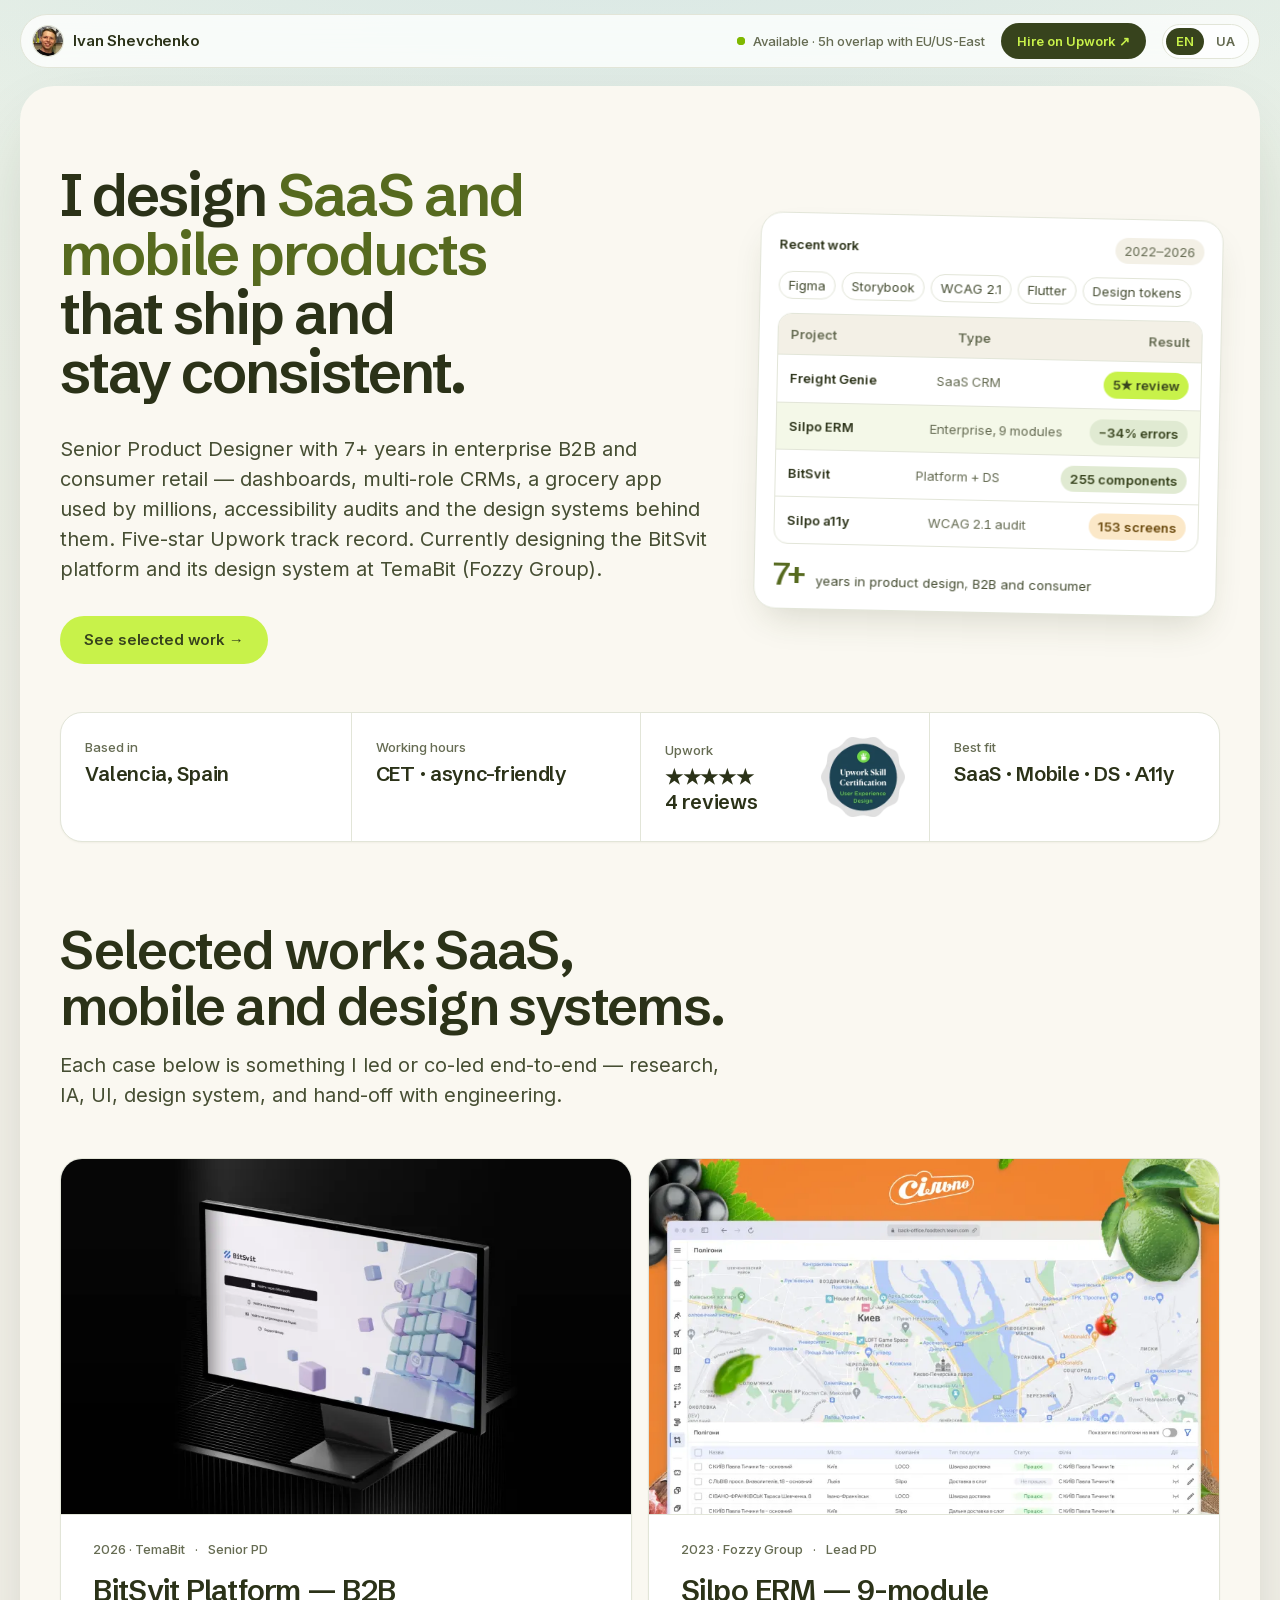
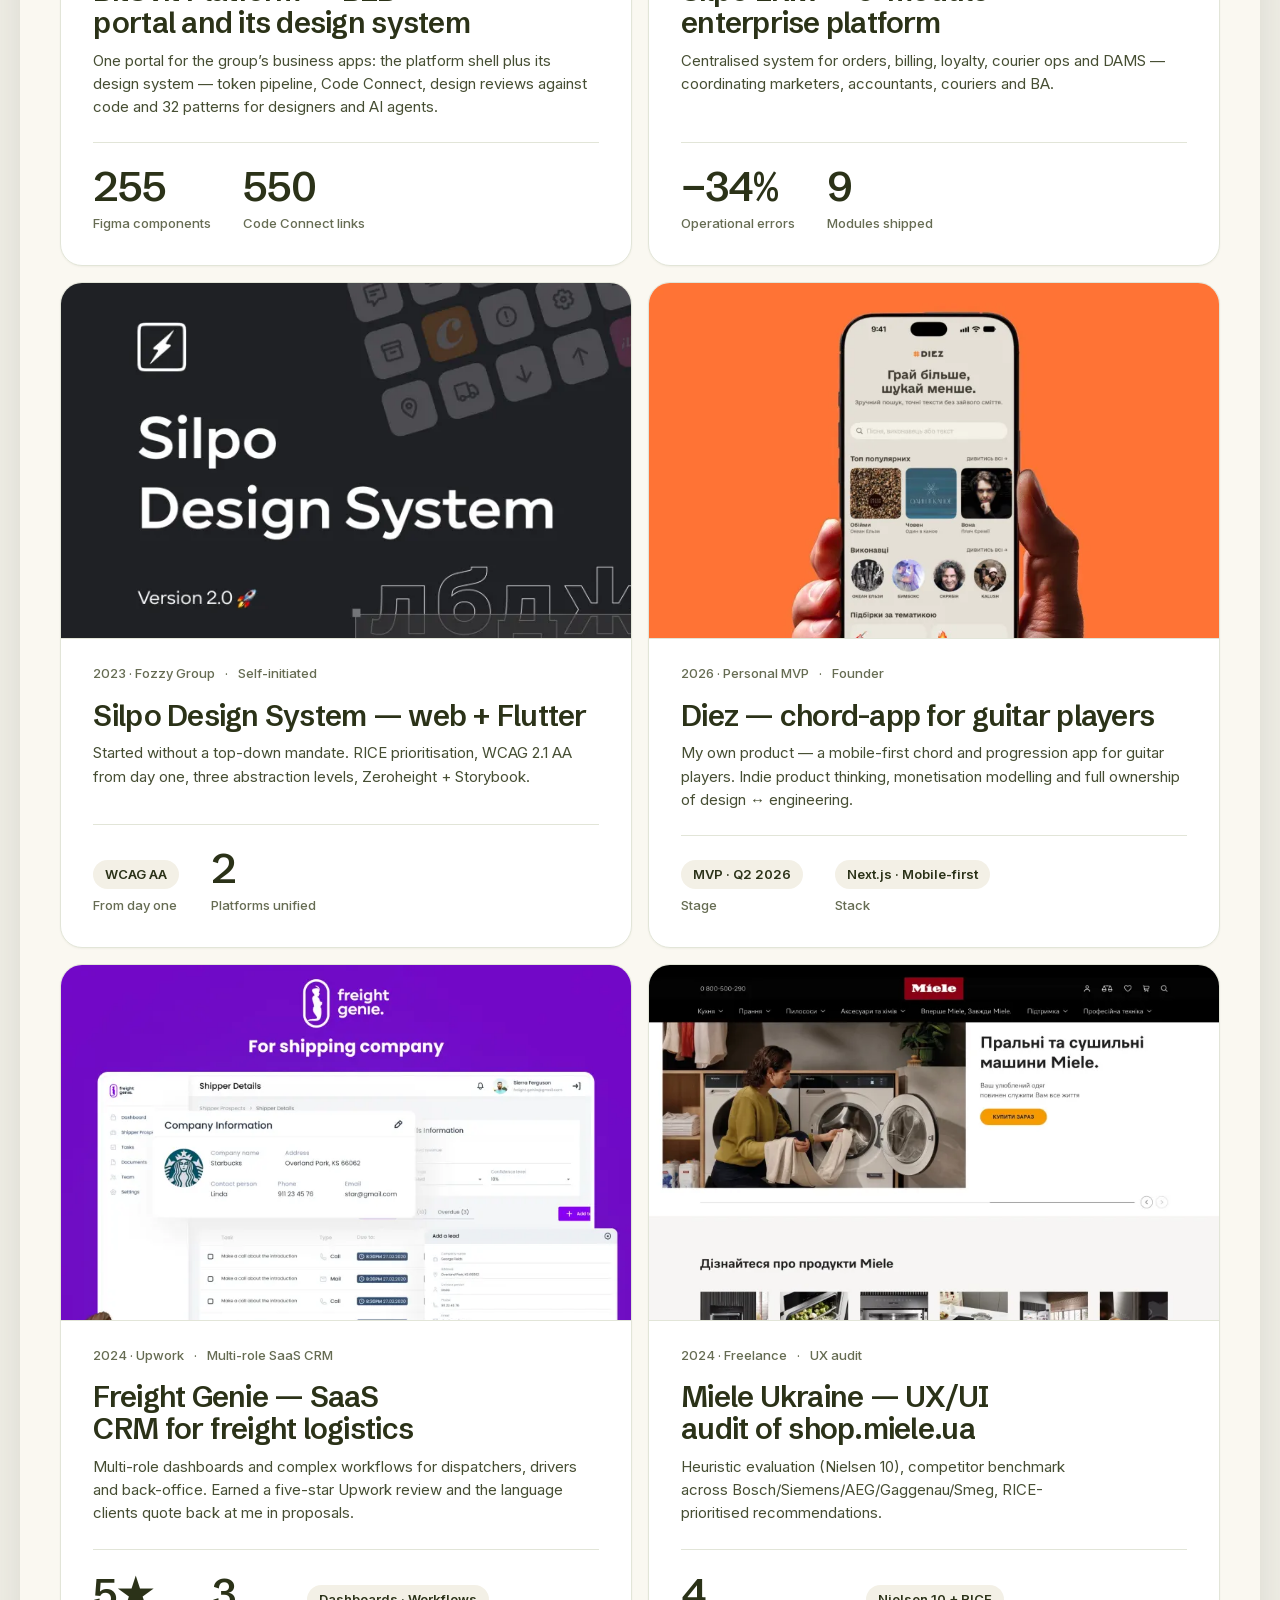
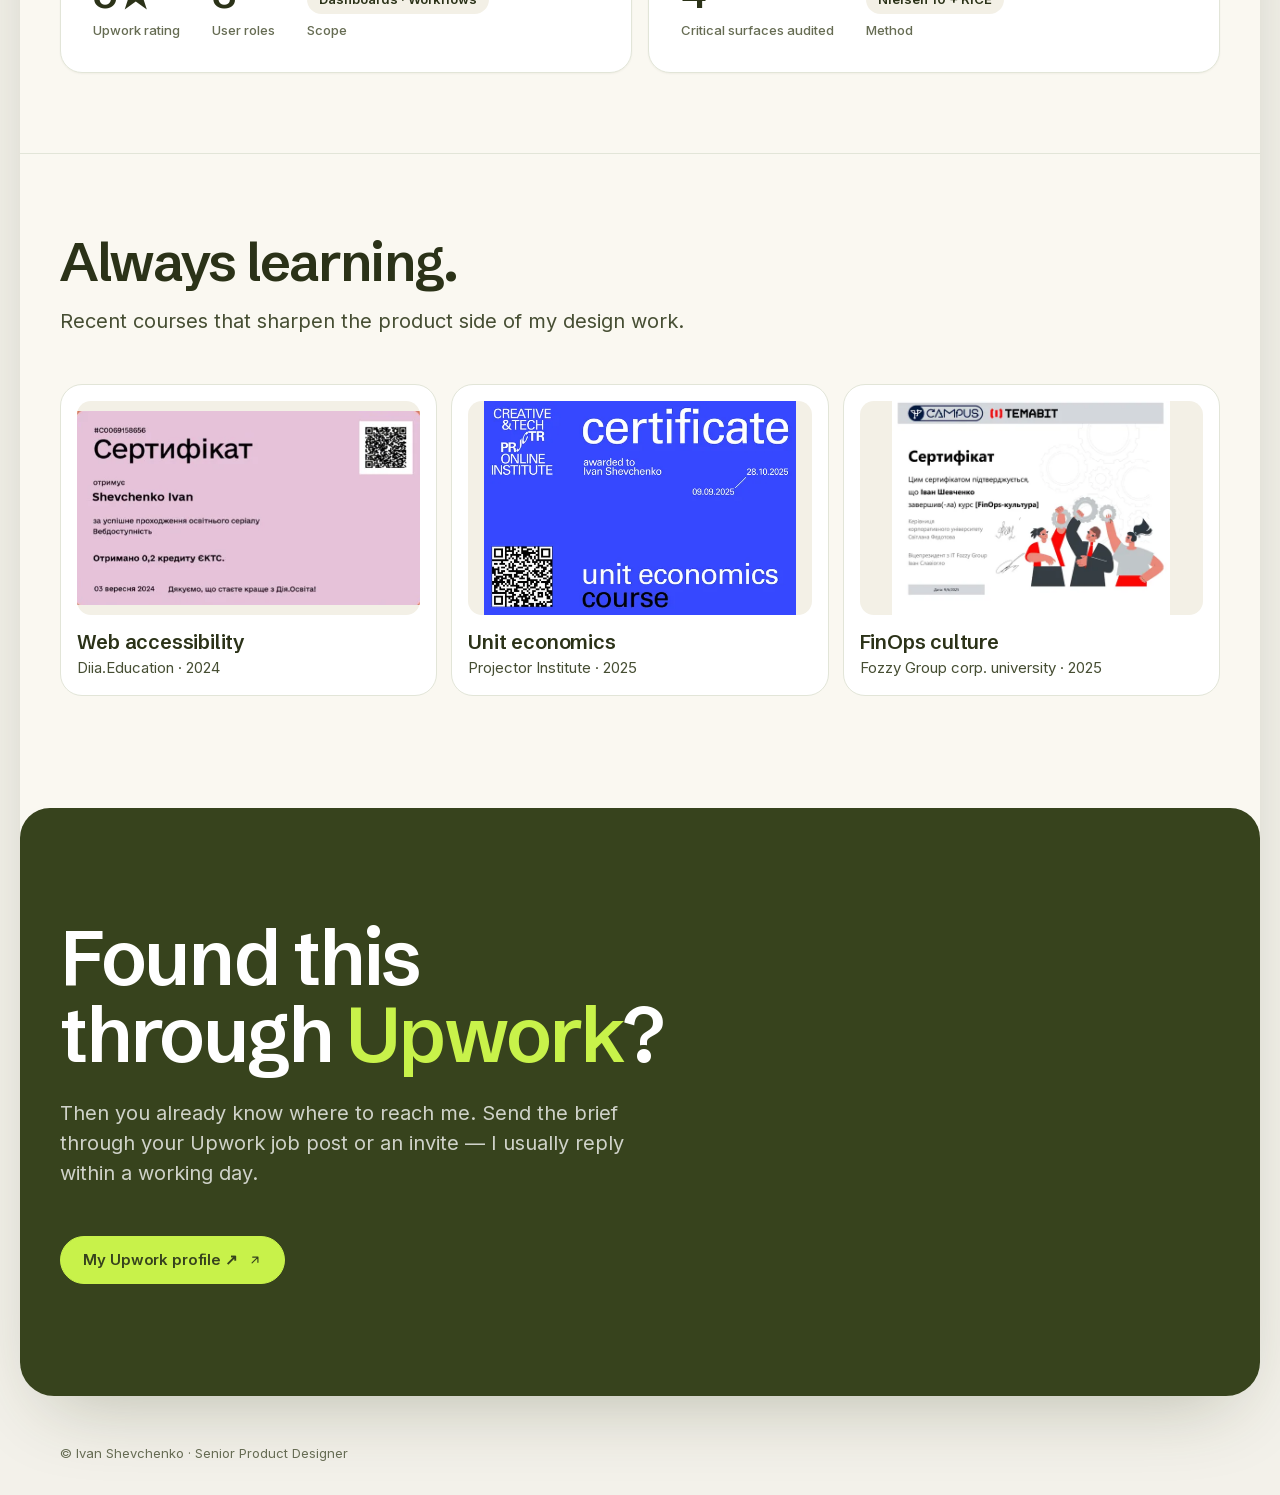
==== commit 003c1a7a: "Home: case order, hidden sections, badge size Co-Authored-By: Claude Opus 5.5 <noreply@anthropic.com" ====
--- a/index.html
+++ b/index.html
@@ -15,7 +15,7 @@
   <meta name="twitter:card" content="summary_large_image" />
   <link rel="preload" href="assets/fonts/schibsted-grotesk-latin.woff2" as="font" type="font/woff2" crossorigin>
   <link rel="preload" href="assets/fonts/inter-latin.woff2" as="font" type="font/woff2" crossorigin>
-  <link rel="stylesheet" href="styles/main.css?v=014661c7" />
+  <link rel="stylesheet" href="styles/main.css?v=7467a3c8" />
   <script>document.documentElement.classList.add('js')</script>
 </head>
 <body>
@@ -66,7 +66,7 @@
       <div class="facts">
         <div class="fact"><div class="fact__label" data-i18n="fact.basedIn">Based in</div><div class="fact__value" data-i18n="fact.val.spain">Valencia, Spain</div></div>
         <div class="fact"><div class="fact__label" data-i18n="fact.workingHours">Working hours</div><div class="fact__value" data-i18n="t.8d74ff36">CET · async-friendly</div></div>
-        <div class="fact fact--cert"><div><div class="fact__label" data-i18n="fact.upwork">Upwork</div><div class="fact__value" data-i18n="fact.val.upwork">★★★★★ · 4 reviews</div></div><a class="cert" href="https://www.upwork.com/freelancers/~0138a475970ec656ad" target="_blank" rel="noopener"><img src="assets/upwork-cert.webp" alt="Upwork Skill Certification: User Experience Design" width="200" height="192" loading="lazy" decoding="async"></a></div>
+        <div class="fact fact--cert"><div><div class="fact__label" data-i18n="fact.upwork">Upwork</div><div class="fact__value" data-i18n="fact.val.upwork">★★★★★<br><span class="nowrap">4&nbsp;reviews</span></div></div><a class="cert" href="https://www.upwork.com/freelancers/~0138a475970ec656ad" target="_blank" rel="noopener"><img src="assets/upwork-cert.webp" alt="Upwork Skill Certification: User Experience Design" width="200" height="192" loading="lazy" decoding="async"></a></div>
         <div class="fact"><div class="fact__label" data-i18n="fact.bestFit">Best fit</div><div class="fact__value" data-i18n="fact.val.homeFit">SaaS · Mobile · DS · A11y</div></div>
       </div>
     </section>
@@ -79,6 +79,59 @@
         </div>
 
         <div class="cases">
+          <a class="case" href="cases/bos-design-system/">
+            <div class="case__thumb case__thumb--art"><img src="assets/cases/bos-design-system/cover.webp" srcset="assets/cases/bos-design-system/cover-800.webp 800w, assets/cases/bos-design-system/cover.webp 1600w" sizes="(min-width: 1000px) 640px, 100vw" width="1600" height="1000" alt="" loading="lazy" decoding="async"></div>
+            <div class="case__meta"><span>2026 · TemaBit</span><span>Senior PD</span></div>
+            <h3 class="case__title" data-i18n="t.5f754da2">BitSvit Platform — B2B portal and its design system</h3>
+            <p class="case__sub">
+              One portal for the group’s business apps: the platform shell plus its design system — token pipeline, Code Connect, design reviews against code and 32 patterns for designers and AI agents.
+            </p>
+            <div class="case__metrics">
+              <div><span class="metric__value">255</span><span class="metric__label">Figma components</span></div>
+              <div><span class="metric__value">550</span><span class="metric__label">Code Connect links</span></div>
+            </div>
+          </a>
+
+          <a class="case" href="cases/silpo-erm/">
+            <div class="case__thumb"><img src="assets/cases/silpo-erm/cover.webp" srcset="assets/cases/silpo-erm/cover-800.webp 800w, assets/cases/silpo-erm/cover.webp 1600w" sizes="(min-width: 1000px) 640px, 100vw" width="1600" height="1186" alt="" loading="lazy" decoding="async"></div>
+            <div class="case__meta"><span>2023 · Fozzy Group</span><span>Lead PD</span></div>
+            <h3 class="case__title" data-i18n="t.2e80ac7b">Silpo ERM — 9-module enterprise platform</h3>
+            <p class="case__sub" data-i18n="t.823af5aa">
+              Centralised system for orders, billing, loyalty, courier ops and DAMS — coordinating marketers, accountants, couriers and BA.
+            </p>
+            <div class="case__metrics">
+              <div><span class="metric__value">−34%</span><span class="metric__label" data-i18n="t.29f00d9f">Operational errors</span></div>
+              <div><span class="metric__value">9</span><span class="metric__label" data-i18n="t.f6f12757">Modules shipped</span></div>
+            </div>
+          </a>
+
+          <a class="case" href="cases/silpo-design-system/">
+            <div class="case__thumb case__thumb--art"><img src="assets/cases/silpo-design-system/cover.webp" srcset="assets/cases/silpo-design-system/cover-800.webp 800w, assets/cases/silpo-design-system/cover.webp 1600w" sizes="(min-width: 1000px) 640px, 100vw" width="1600" height="835" alt="" loading="lazy" decoding="async" style="object-position: left center"></div>
+            <div class="case__meta"><span>2023 · Fozzy Group</span><span data-i18n="t.cc00d9dd">Self-initiated</span></div>
+            <h3 class="case__title" data-i18n="t.b6bec687">Silpo Design System — web + Flutter</h3>
+            <p class="case__sub" data-i18n="t.ec3c3ea6">
+              Started without a top-down mandate. RICE prioritisation, WCAG 2.1 AA from day one, three abstraction levels, Zeroheight + Storybook.
+            </p>
+            <div class="case__metrics">
+              <div><span class="metric__value metric__value--text">WCAG AA</span><span class="metric__label" data-i18n="t.08bc3591">From day one</span></div>
+              <div><span class="metric__value">2</span><span class="metric__label" data-i18n="t.cb261b32">Platforms unified</span></div>
+            </div>
+          </a>
+
+          <a class="case" href="cases/diez/">
+            <div class="case__thumb case__thumb--art"><img src="assets/cases/diez/cover.webp" srcset="assets/cases/diez/cover-800.webp 800w, assets/cases/diez/cover.webp 1600w" sizes="(min-width: 1000px) 640px, 100vw" width="1600" height="1200" alt="" loading="lazy" decoding="async" style="object-position: center top"></div>
+            <div class="case__meta"><span data-i18n="t.cd29d9fe">2026 · Personal MVP</span><span data-i18n="t.ad5b1a22">Founder</span></div>
+            <h3 class="case__title" data-i18n="t.53f28d13">Diez — chord-app for guitar players</h3>
+            <p class="case__sub" data-i18n="t.a53be538">
+              My own product — a mobile-first chord and progression app for guitar players.
+              Indie product thinking, monetisation modelling and full ownership of design ↔ engineering.
+            </p>
+            <div class="case__metrics">
+              <div><span class="metric__value metric__value--text">MVP · Q2 2026</span><span class="metric__label" data-i18n="t.64c6da24">Stage</span></div>
+              <div><span class="metric__value metric__value--text">Next.js · Mobile-first</span><span class="metric__label" data-i18n="t.2187e102">Stack</span></div>
+            </div>
+          </a>
+
           <a class="case" href="cases/freight-genie/">
             <div class="case__thumb"><img src="assets/cases/freight-genie/cover.webp" srcset="assets/cases/freight-genie/cover-800.webp 800w, assets/cases/freight-genie/cover.webp 1600w" sizes="(min-width: 1000px) 640px, 100vw" width="1600" height="1186" alt="" loading="lazy" decoding="async"></div>
             <div class="case__meta"><span>2024 · Upwork</span><span data-i18n="t.8d062ce5">Multi-role SaaS CRM</span></div>
@@ -94,45 +147,6 @@
             </div>
           </a>
 
-          <a class="case" href="cases/silpo-erm/">
-            <div class="case__thumb"><img src="assets/cases/silpo-erm/cover.webp" srcset="assets/cases/silpo-erm/cover-800.webp 800w, assets/cases/silpo-erm/cover.webp 1600w" sizes="(min-width: 1000px) 640px, 100vw" width="1600" height="1186" alt="" loading="lazy" decoding="async"></div>
-            <div class="case__meta"><span>2023 · Fozzy Group</span><span>Lead PD</span></div>
-            <h3 class="case__title" data-i18n="t.2e80ac7b">Silpo ERM — 9-module enterprise platform</h3>
-            <p class="case__sub" data-i18n="t.823af5aa">
-              Centralised system for orders, billing, loyalty, courier ops and DAMS — coordinating marketers, accountants, couriers and BA.
-            </p>
-            <div class="case__metrics">
-              <div><span class="metric__value">−34%</span><span class="metric__label" data-i18n="t.29f00d9f">Operational errors</span></div>
-              <div><span class="metric__value">9</span><span class="metric__label" data-i18n="t.f6f12757">Modules shipped</span></div>
-            </div>
-          </a>
-
-          <a class="case" href="cases/bos-design-system/">
-            <div class="case__thumb case__thumb--art"><img src="assets/cases/bos-design-system/cover.webp" srcset="assets/cases/bos-design-system/cover-800.webp 800w, assets/cases/bos-design-system/cover.webp 1600w" sizes="(min-width: 1000px) 640px, 100vw" width="1600" height="1000" alt="" loading="lazy" decoding="async"></div>
-            <div class="case__meta"><span>2026 · TemaBit</span><span>Senior PD</span></div>
-            <h3 class="case__title" data-i18n="t.5f754da2">BitSvit Platform — B2B portal and its design system</h3>
-            <p class="case__sub">
-              One portal for the group’s business apps: the platform shell plus its design system — token pipeline, Code Connect, design reviews against code and 32 patterns for designers and AI agents.
-            </p>
-            <div class="case__metrics">
-              <div><span class="metric__value">255</span><span class="metric__label">Figma components</span></div>
-              <div><span class="metric__value">550</span><span class="metric__label">Code Connect links</span></div>
-            </div>
-          </a>
-
-          <a class="case" href="cases/silpo-design-system/">
-            <div class="case__thumb case__thumb--art"><img src="assets/cases/silpo-design-system/cover.webp" srcset="assets/cases/silpo-design-system/cover-800.webp 800w, assets/cases/silpo-design-system/cover.webp 1600w" sizes="(min-width: 1000px) 640px, 100vw" width="1600" height="835" alt="" loading="lazy" decoding="async" style="object-position: left center"></div>
-            <div class="case__meta"><span>2023 · Fozzy Group</span><span data-i18n="t.cc00d9dd">Self-initiated</span></div>
-            <h3 class="case__title" data-i18n="t.b6bec687">Silpo Design System — web + Flutter</h3>
-            <p class="case__sub" data-i18n="t.ec3c3ea6">
-              Started without a top-down mandate. RICE prioritisation, WCAG 2.1 AA from day one, three abstraction levels, Zeroheight + Storybook.
-            </p>
-            <div class="case__metrics">
-              <div><span class="metric__value metric__value--text">WCAG AA</span><span class="metric__label" data-i18n="t.08bc3591">From day one</span></div>
-              <div><span class="metric__value">2</span><span class="metric__label" data-i18n="t.cb261b32">Platforms unified</span></div>
-            </div>
-          </a>
-
           <a class="case" href="cases/miele-audit/">
             <div class="case__thumb case__thumb--art"><img src="assets/cases/miele-audit/cover.webp" srcset="assets/cases/miele-audit/cover-800.webp 800w, assets/cases/miele-audit/cover.webp 1600w" sizes="(min-width: 1000px) 640px, 100vw" width="1600" height="1040" alt="" loading="lazy" decoding="async" style="object-position: center top"></div>
             <div class="case__meta"><span data-i18n="t.c690efe2">2024 · Freelance</span><span data-i18n="t.48db8c14">UX audit</span></div>
@@ -145,26 +159,11 @@
               <div><span class="metric__value metric__value--text">Nielsen 10 + RICE</span><span class="metric__label" data-i18n="t.4c3880bb">Method</span></div>
             </div>
           </a>
-
-
-          <a class="case" href="cases/diez/">
-            <div class="case__thumb case__thumb--art"><img src="assets/cases/diez/cover.webp" srcset="assets/cases/diez/cover-800.webp 800w, assets/cases/diez/cover.webp 1600w" sizes="(min-width: 1000px) 640px, 100vw" width="1600" height="1200" alt="" loading="lazy" decoding="async" style="object-position: center top"></div>
-            <div class="case__meta"><span data-i18n="t.cd29d9fe">2026 · Personal MVP</span><span data-i18n="t.ad5b1a22">Founder</span></div>
-            <h3 class="case__title" data-i18n="t.53f28d13">Diez — chord-app for guitar players</h3>
-            <p class="case__sub" data-i18n="t.a53be538">
-              My own product — a mobile-first chord and progression app for guitar players.
-              Indie product thinking, monetisation modelling and full ownership of design ↔ engineering.
-            </p>
-            <div class="case__metrics">
-              <div><span class="metric__value metric__value--text">MVP · Q2 2026</span><span class="metric__label" data-i18n="t.64c6da24">Stage</span></div>
-              <div><span class="metric__value metric__value--text">Next.js · Mobile-first</span><span class="metric__label" data-i18n="t.2187e102">Stack</span></div>
-            </div>
-          </a>
-        </div>
-      </div>
-    </section>
-
-    <section class="section">
+        </div>
+      </div>
+    </section>
+
+    <section hidden class="section">
       <div class="wrap">
         <div class="section__head">
           <h2 class="section__title" data-i18n="sec.more.title">More from the Silpo years.</h2>
@@ -205,7 +204,7 @@
       </div>
     </section>
 
-    <section class="section">
+    <section hidden class="section">
       <div class="wrap">
         <div class="section__head">
           <h2 class="section__title" data-i18n="sec.fl-home.howTitle">Three things I bring to every engagement.</h2>
@@ -253,7 +252,7 @@
       </div>
     </section>
 
-    <section class="section">
+    <section hidden class="section">
       <div class="wrap">
         <h2 class="sr-only" data-i18n="section.testimonial">Testimonial</h2>
         <blockquote class="quote">
@@ -279,6 +278,6 @@
   </footer>
 
   <script src="scripts/anim.js?v=e52e3bde" defer></script>
-  <script src="scripts/i18n.js?v=738336df" defer></script>
+  <script src="scripts/i18n.js?v=22139a7b" defer></script>
 </body>
 </html>
--- a/styles/main.css
+++ b/styles/main.css
@@ -1273,3 +1273,8 @@
 
 /* Language-specific images and captions: html[lang] is set by the language switch */
 html:not([lang="uk"]) .only-ua, html[lang="uk"] .only-en { display: none !important; }
+
+/* Upwork badge: never squeezed by the facts row; keep "4 reviews" on one line */
+.fact--cert .cert { flex-shrink: 0; }
+.cert img { width: 84px; }
+.nowrap { white-space: nowrap; }
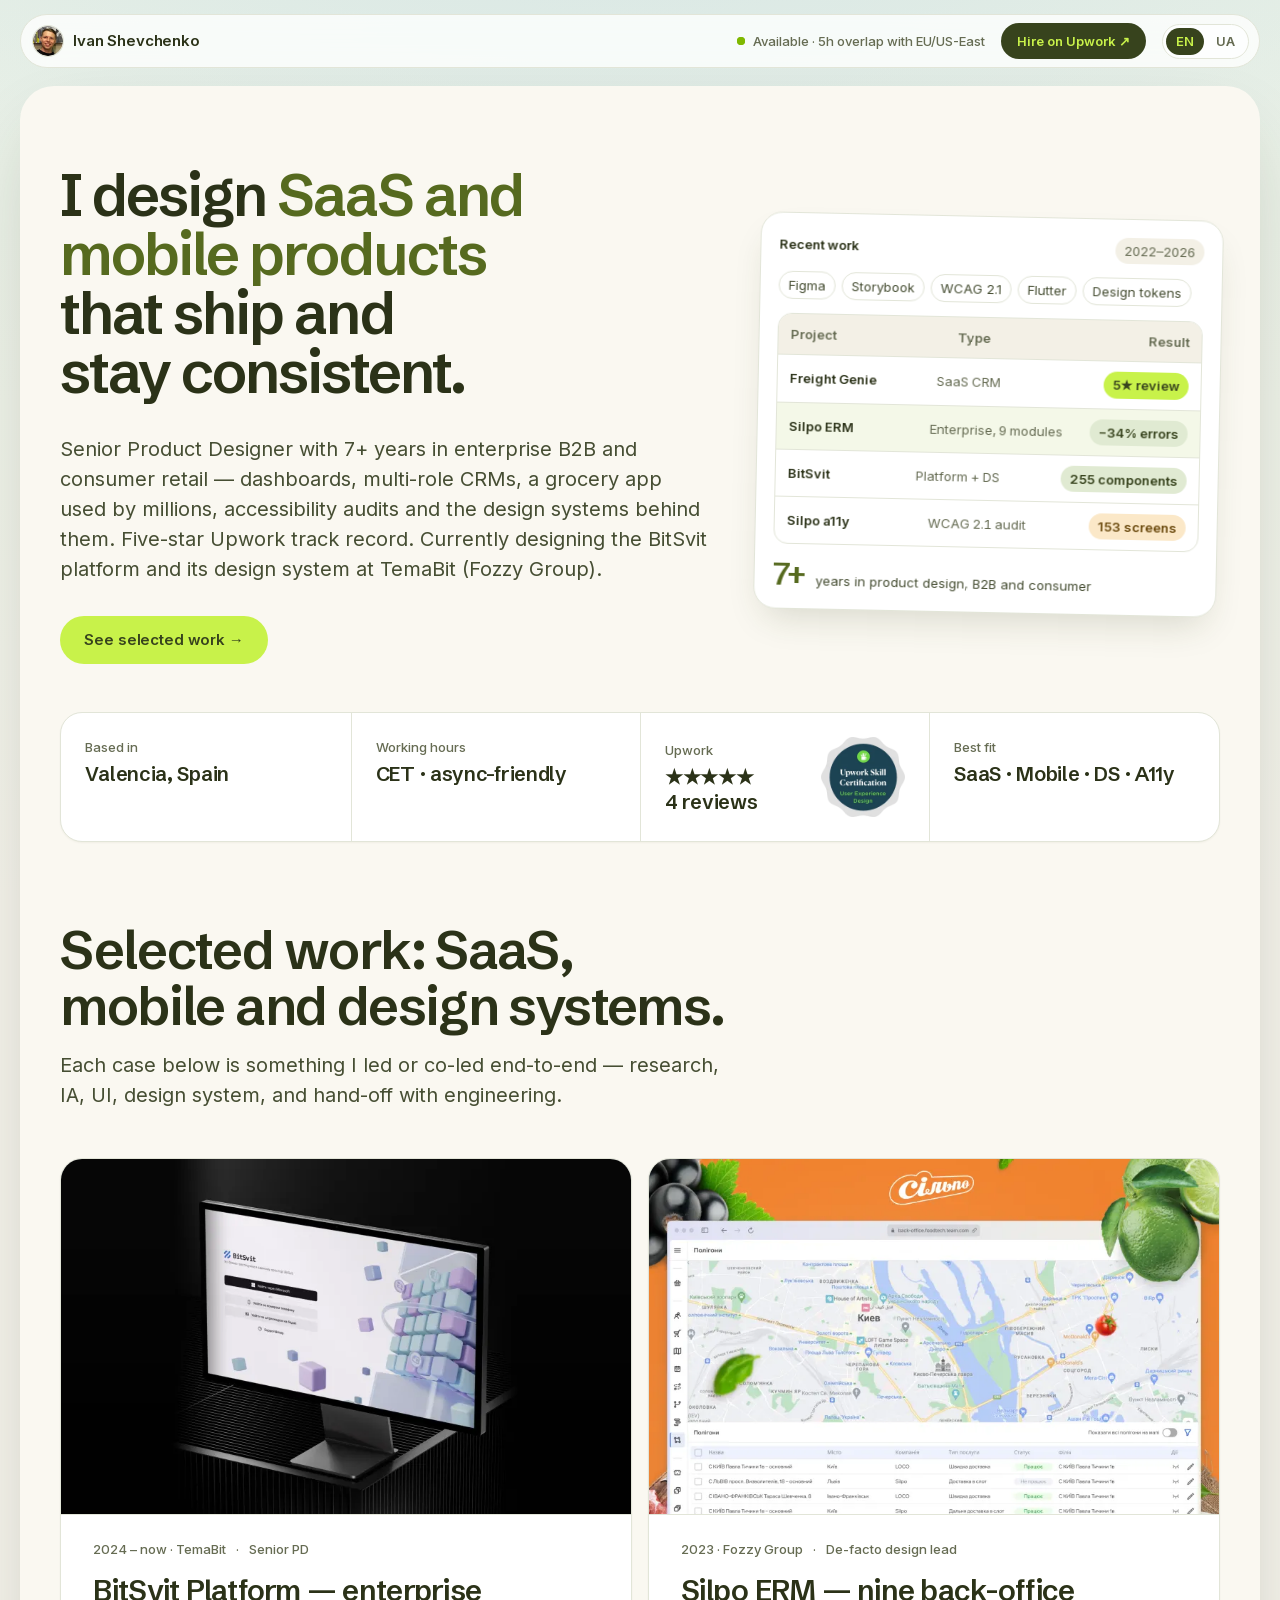
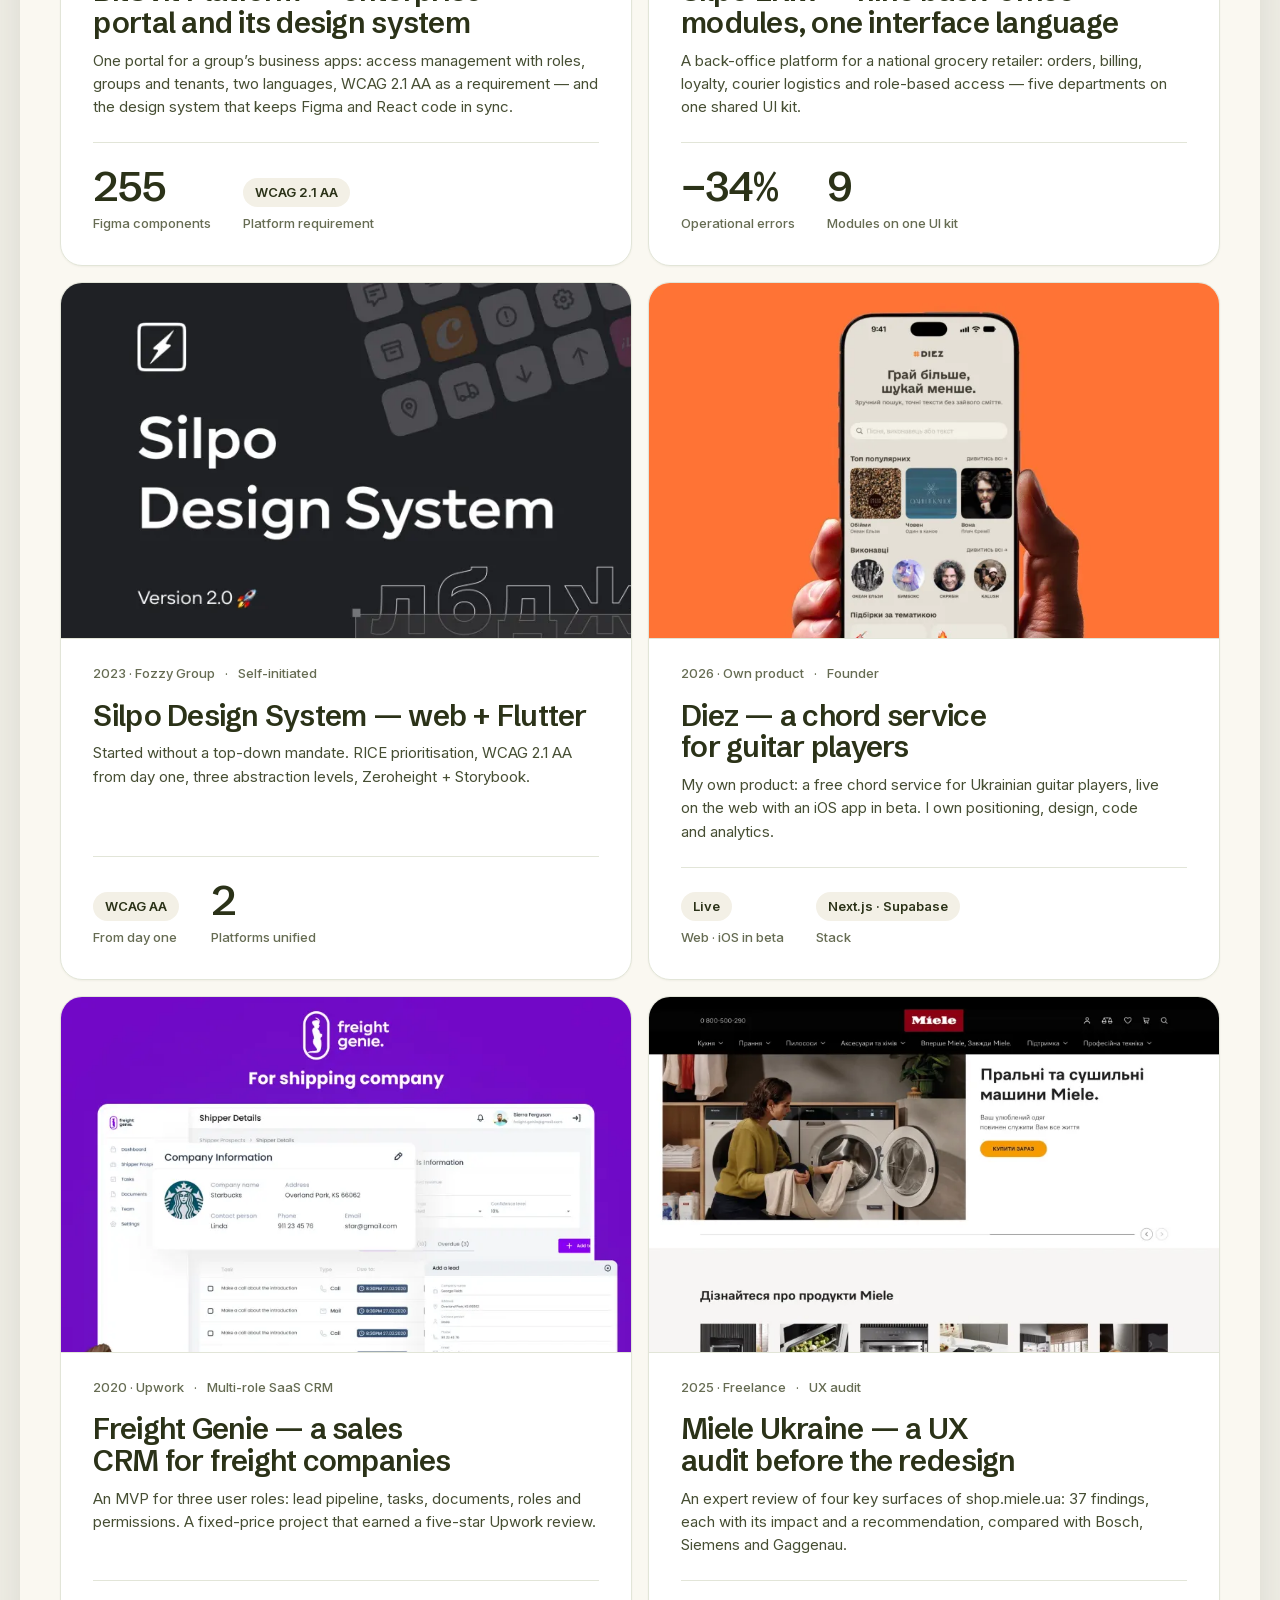
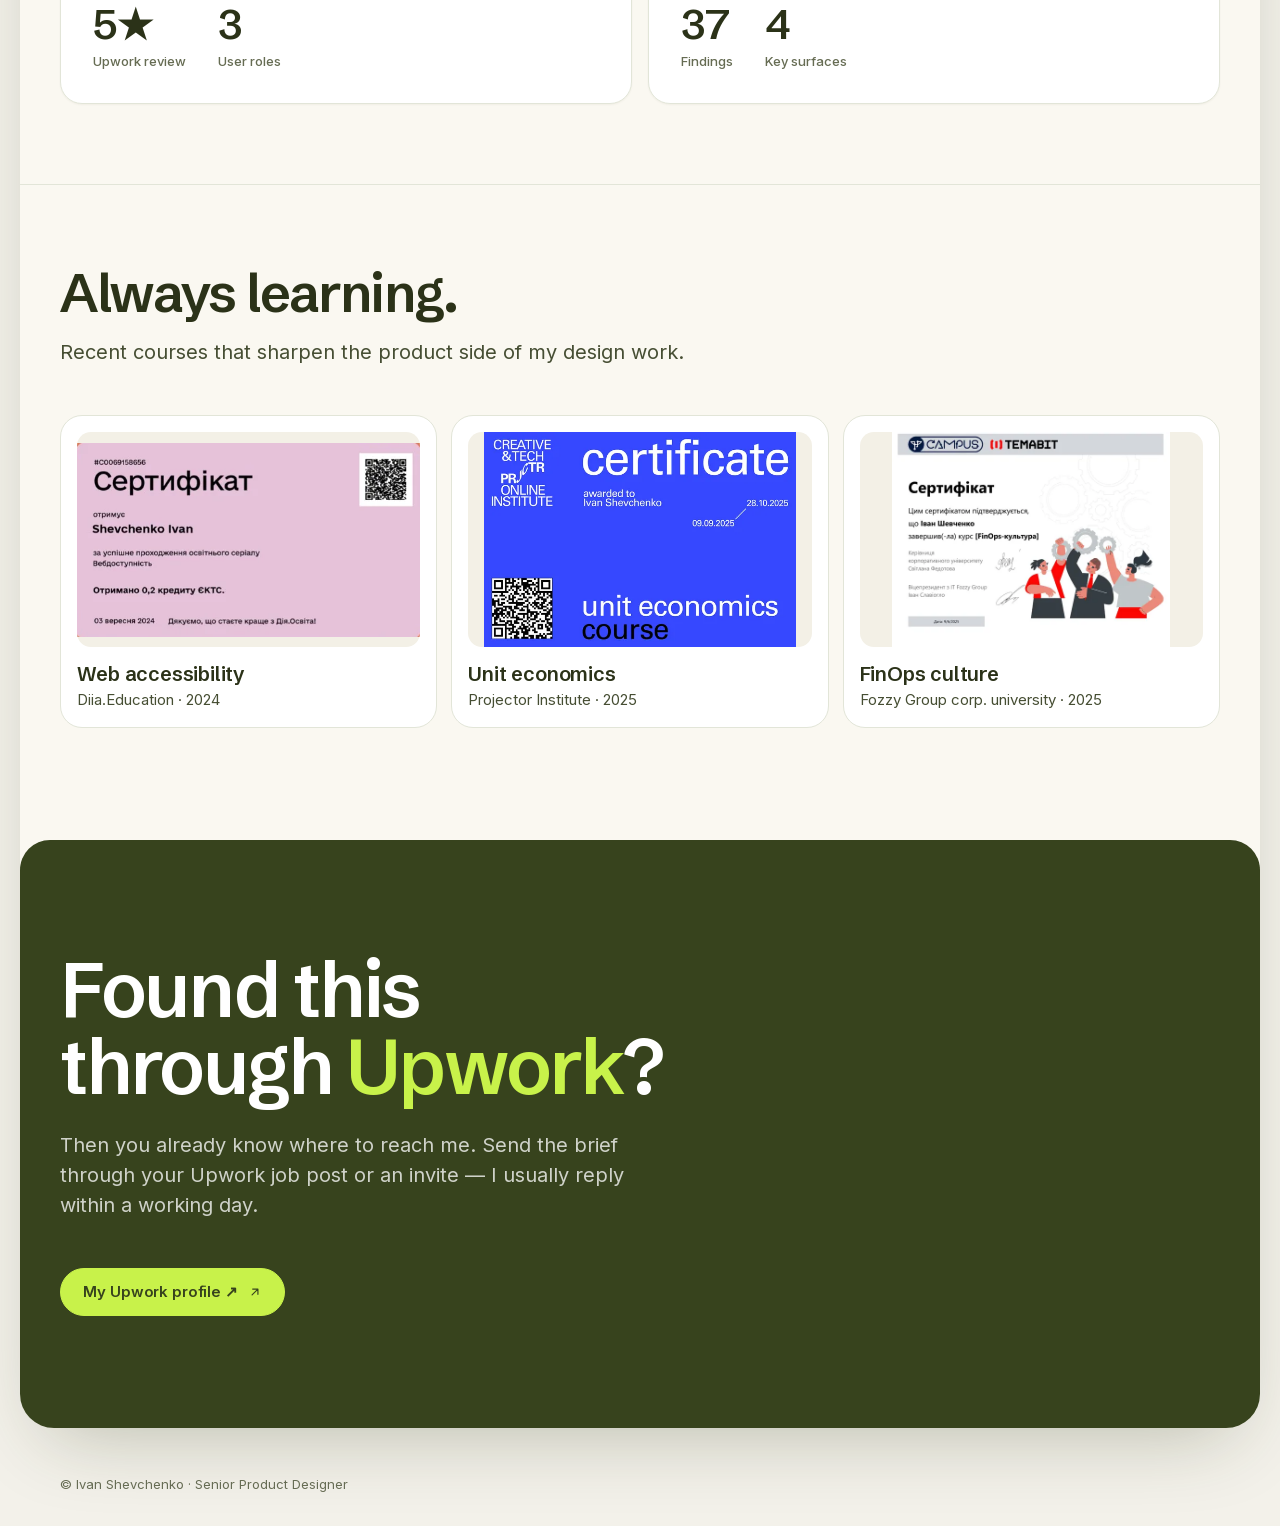
==== commit 0a6f54cd: "Cases rewritten from a lead-designer view; facts corrected Co-Authored-By: Claude Fable 5.2 <noreply" ====
--- a/index.html
+++ b/index.html
@@ -81,27 +81,23 @@
         <div class="cases">
           <a class="case" href="cases/bos-design-system/">
             <div class="case__thumb case__thumb--art"><img src="assets/cases/bos-design-system/cover.webp" srcset="assets/cases/bos-design-system/cover-800.webp 800w, assets/cases/bos-design-system/cover.webp 1600w" sizes="(min-width: 1000px) 640px, 100vw" width="1600" height="1000" alt="" loading="lazy" decoding="async"></div>
-            <div class="case__meta"><span>2026 · TemaBit</span><span>Senior PD</span></div>
-            <h3 class="case__title" data-i18n="t.5f754da2">BitSvit Platform — B2B portal and its design system</h3>
-            <p class="case__sub">
-              One portal for the group’s business apps: the platform shell plus its design system — token pipeline, Code Connect, design reviews against code and 32 patterns for designers and AI agents.
-            </p>
-            <div class="case__metrics">
-              <div><span class="metric__value">255</span><span class="metric__label">Figma components</span></div>
-              <div><span class="metric__value">550</span><span class="metric__label">Code Connect links</span></div>
+            <div class="case__meta"><span data-i18n="card.bitsvit.meta0">2024 – now · TemaBit</span><span data-i18n="card.bitsvit.meta1">Senior PD</span></div>
+            <h3 class="case__title" data-i18n="card.bitsvit.title">BitSvit Platform — enterprise portal and its design system</h3>
+            <p class="case__sub" data-i18n="card.bitsvit.sub">One portal for a group’s business apps: access management with roles, groups and tenants, two languages, WCAG 2.1 AA as a requirement — and the design system that keeps Figma and React code in sync.</p>
+            <div class="case__metrics">
+              <div><span class="metric__value">255</span><span class="metric__label" data-i18n="card.bitsvit.l0">Figma components</span></div>
+              <div><span class="metric__value metric__value--text" data-i18n="card.bitsvit.v1">WCAG 2.1 AA</span><span class="metric__label" data-i18n="card.bitsvit.l1">Platform requirement</span></div>
             </div>
           </a>
 
           <a class="case" href="cases/silpo-erm/">
             <div class="case__thumb"><img src="assets/cases/silpo-erm/cover.webp" srcset="assets/cases/silpo-erm/cover-800.webp 800w, assets/cases/silpo-erm/cover.webp 1600w" sizes="(min-width: 1000px) 640px, 100vw" width="1600" height="1186" alt="" loading="lazy" decoding="async"></div>
-            <div class="case__meta"><span>2023 · Fozzy Group</span><span>Lead PD</span></div>
-            <h3 class="case__title" data-i18n="t.2e80ac7b">Silpo ERM — 9-module enterprise platform</h3>
-            <p class="case__sub" data-i18n="t.823af5aa">
-              Centralised system for orders, billing, loyalty, courier ops and DAMS — coordinating marketers, accountants, couriers and BA.
-            </p>
-            <div class="case__metrics">
-              <div><span class="metric__value">−34%</span><span class="metric__label" data-i18n="t.29f00d9f">Operational errors</span></div>
-              <div><span class="metric__value">9</span><span class="metric__label" data-i18n="t.f6f12757">Modules shipped</span></div>
+            <div class="case__meta"><span data-i18n="card.erm.meta0">2023 · Fozzy Group</span><span data-i18n="card.erm.meta1">De-facto design lead</span></div>
+            <h3 class="case__title" data-i18n="card.erm.title">Silpo ERM — nine back-office modules, one interface language</h3>
+            <p class="case__sub" data-i18n="card.erm.sub">A back-office platform for a national grocery retailer: orders, billing, loyalty, courier logistics and role-based access — five departments on one shared UI kit.</p>
+            <div class="case__metrics">
+              <div><span class="metric__value">−34%</span><span class="metric__label" data-i18n="card.erm.l0">Operational errors</span></div>
+              <div><span class="metric__value">9</span><span class="metric__label" data-i18n="card.erm.l1">Modules on one UI kit</span></div>
             </div>
           </a>
 
@@ -120,43 +116,34 @@
 
           <a class="case" href="cases/diez/">
             <div class="case__thumb case__thumb--art"><img src="assets/cases/diez/cover.webp" srcset="assets/cases/diez/cover-800.webp 800w, assets/cases/diez/cover.webp 1600w" sizes="(min-width: 1000px) 640px, 100vw" width="1600" height="1200" alt="" loading="lazy" decoding="async" style="object-position: center top"></div>
-            <div class="case__meta"><span data-i18n="t.cd29d9fe">2026 · Personal MVP</span><span data-i18n="t.ad5b1a22">Founder</span></div>
-            <h3 class="case__title" data-i18n="t.53f28d13">Diez — chord-app for guitar players</h3>
-            <p class="case__sub" data-i18n="t.a53be538">
-              My own product — a mobile-first chord and progression app for guitar players.
-              Indie product thinking, monetisation modelling and full ownership of design ↔ engineering.
-            </p>
-            <div class="case__metrics">
-              <div><span class="metric__value metric__value--text">MVP · Q2 2026</span><span class="metric__label" data-i18n="t.64c6da24">Stage</span></div>
-              <div><span class="metric__value metric__value--text">Next.js · Mobile-first</span><span class="metric__label" data-i18n="t.2187e102">Stack</span></div>
+            <div class="case__meta"><span data-i18n="card.diez.meta0">2026 · Own product</span><span data-i18n="card.diez.meta1">Founder</span></div>
+            <h3 class="case__title" data-i18n="card.diez.title">Diez — a chord service for guitar players</h3>
+            <p class="case__sub" data-i18n="card.diez.sub">My own product: a free chord service for Ukrainian guitar players, live on the web with an iOS app in beta. I own positioning, design, code and analytics.</p>
+            <div class="case__metrics">
+              <div><span class="metric__value metric__value--text" data-i18n="card.diez.v0">Live</span><span class="metric__label" data-i18n="card.diez.l0">Web · iOS in beta</span></div>
+              <div><span class="metric__value metric__value--text" data-i18n="card.diez.v1">Next.js · Supabase</span><span class="metric__label" data-i18n="card.diez.l1">Stack</span></div>
             </div>
           </a>
 
           <a class="case" href="cases/freight-genie/">
             <div class="case__thumb"><img src="assets/cases/freight-genie/cover.webp" srcset="assets/cases/freight-genie/cover-800.webp 800w, assets/cases/freight-genie/cover.webp 1600w" sizes="(min-width: 1000px) 640px, 100vw" width="1600" height="1186" alt="" loading="lazy" decoding="async"></div>
-            <div class="case__meta"><span>2024 · Upwork</span><span data-i18n="t.8d062ce5">Multi-role SaaS CRM</span></div>
-            <h3 class="case__title" data-i18n="t.bc49c2ce">Freight Genie — SaaS CRM for freight logistics</h3>
-            <p class="case__sub" data-i18n="t.9b3f6c38">
-              Multi-role dashboards and complex workflows for dispatchers, drivers and back-office.
-              Earned a five-star Upwork review and the language clients quote back at me in proposals.
-            </p>
-            <div class="case__metrics">
-              <div><span class="metric__value">5★</span><span class="metric__label" data-i18n="t.8eabbbe9">Upwork rating</span></div>
-              <div><span class="metric__value">3</span><span class="metric__label" data-i18n="t.f4040f71">User roles</span></div>
-              <div><span class="metric__value metric__value--text" data-i18n="t.9dccfd47">Dashboards · Workflows</span><span class="metric__label" data-i18n="t.5d113f20">Scope</span></div>
+            <div class="case__meta"><span data-i18n="card.fg.meta0">2020 · Upwork</span><span data-i18n="card.fg.meta1">Multi-role SaaS CRM</span></div>
+            <h3 class="case__title" data-i18n="card.fg.title">Freight Genie — a sales CRM for freight companies</h3>
+            <p class="case__sub" data-i18n="card.fg.sub">An MVP for three user roles: lead pipeline, tasks, documents, roles and permissions. A fixed-price project that earned a five-star Upwork review.</p>
+            <div class="case__metrics">
+              <div><span class="metric__value">5★</span><span class="metric__label" data-i18n="card.fg.l0">Upwork review</span></div>
+              <div><span class="metric__value">3</span><span class="metric__label" data-i18n="card.fg.l1">User roles</span></div>
             </div>
           </a>
 
           <a class="case" href="cases/miele-audit/">
             <div class="case__thumb case__thumb--art"><img src="assets/cases/miele-audit/cover.webp" srcset="assets/cases/miele-audit/cover-800.webp 800w, assets/cases/miele-audit/cover.webp 1600w" sizes="(min-width: 1000px) 640px, 100vw" width="1600" height="1040" alt="" loading="lazy" decoding="async" style="object-position: center top"></div>
-            <div class="case__meta"><span data-i18n="t.c690efe2">2024 · Freelance</span><span data-i18n="t.48db8c14">UX audit</span></div>
-            <h3 class="case__title" data-i18n="t.7ba4d620">Miele Ukraine — UX/UI audit of shop.miele.ua</h3>
-            <p class="case__sub" data-i18n="t.25ea361f">
-              Heuristic evaluation (Nielsen 10), competitor benchmark across Bosch/Siemens/AEG/Gaggenau/Smeg, RICE-prioritised recommendations.
-            </p>
-            <div class="case__metrics">
-              <div><span class="metric__value">4</span><span class="metric__label" data-i18n="t.c6bb6b21">Critical surfaces audited</span></div>
-              <div><span class="metric__value metric__value--text">Nielsen 10 + RICE</span><span class="metric__label" data-i18n="t.4c3880bb">Method</span></div>
+            <div class="case__meta"><span data-i18n="card.miele.meta0">2025 · Freelance</span><span data-i18n="card.miele.meta1">UX audit</span></div>
+            <h3 class="case__title" data-i18n="card.miele.title">Miele Ukraine — a UX audit before the redesign</h3>
+            <p class="case__sub" data-i18n="card.miele.sub">An expert review of four key surfaces of shop.miele.ua: 37 findings, each with its impact and a recommendation, compared with Bosch, Siemens and Gaggenau.</p>
+            <div class="case__metrics">
+              <div><span class="metric__value">37</span><span class="metric__label" data-i18n="card.miele.l0">Findings</span></div>
+              <div><span class="metric__value">4</span><span class="metric__label" data-i18n="card.miele.l1">Key surfaces</span></div>
             </div>
           </a>
         </div>
@@ -278,6 +265,6 @@
   </footer>
 
   <script src="scripts/anim.js?v=e52e3bde" defer></script>
-  <script src="scripts/i18n.js?v=22139a7b" defer></script>
+  <script src="scripts/i18n.js?v=c6b8717d" defer></script>
 </body>
 </html>
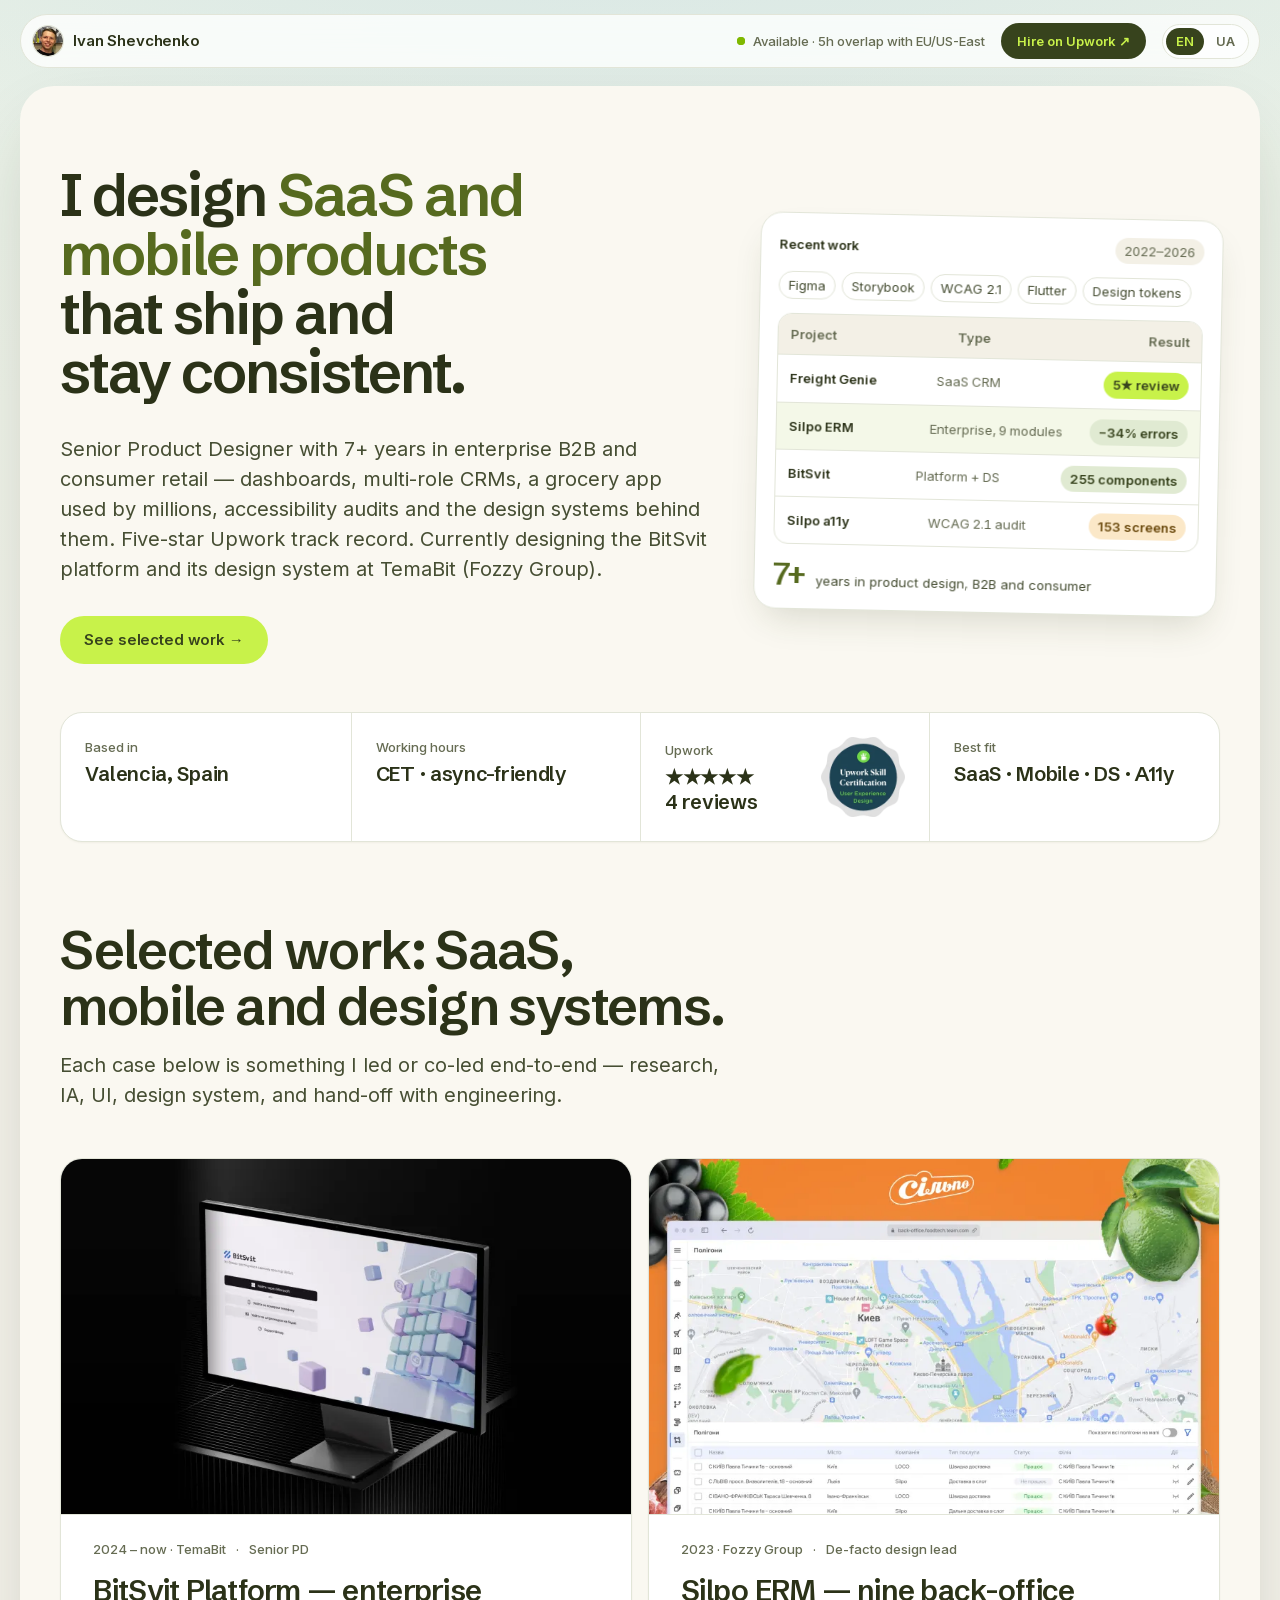
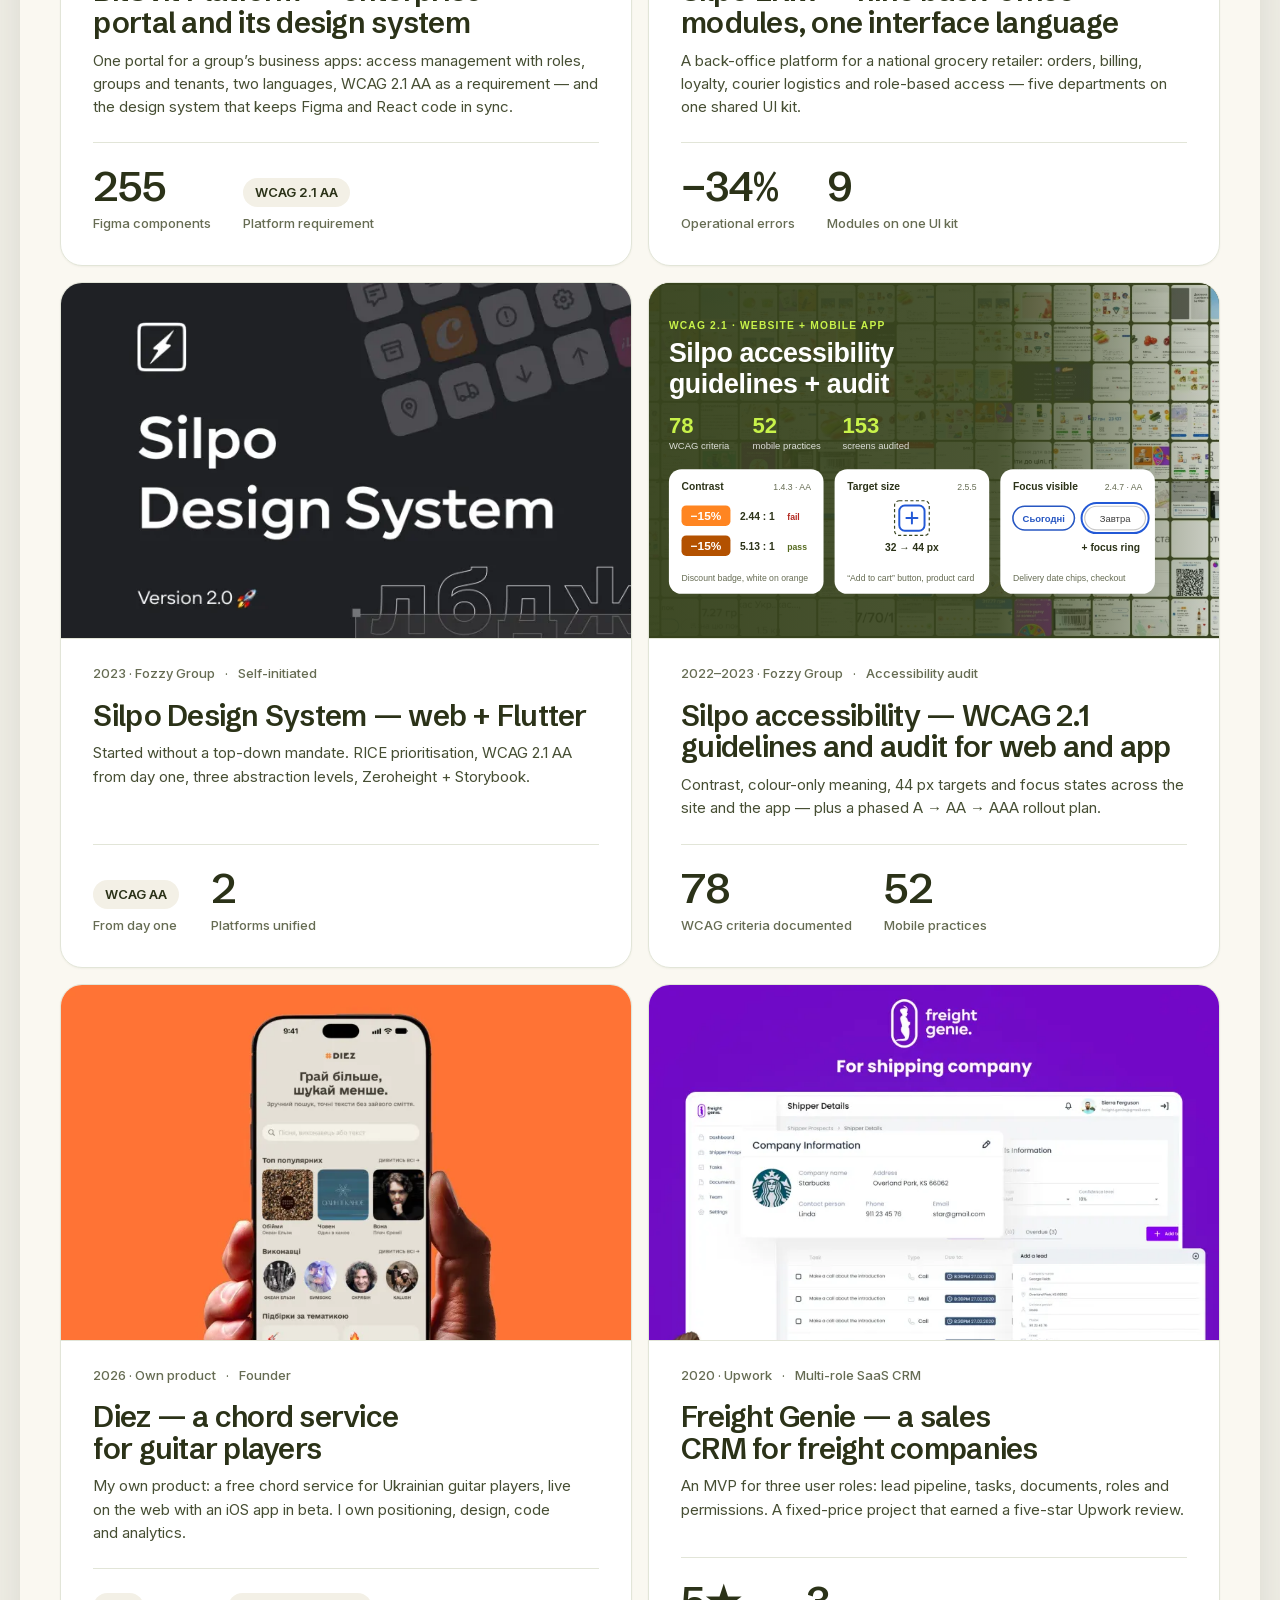
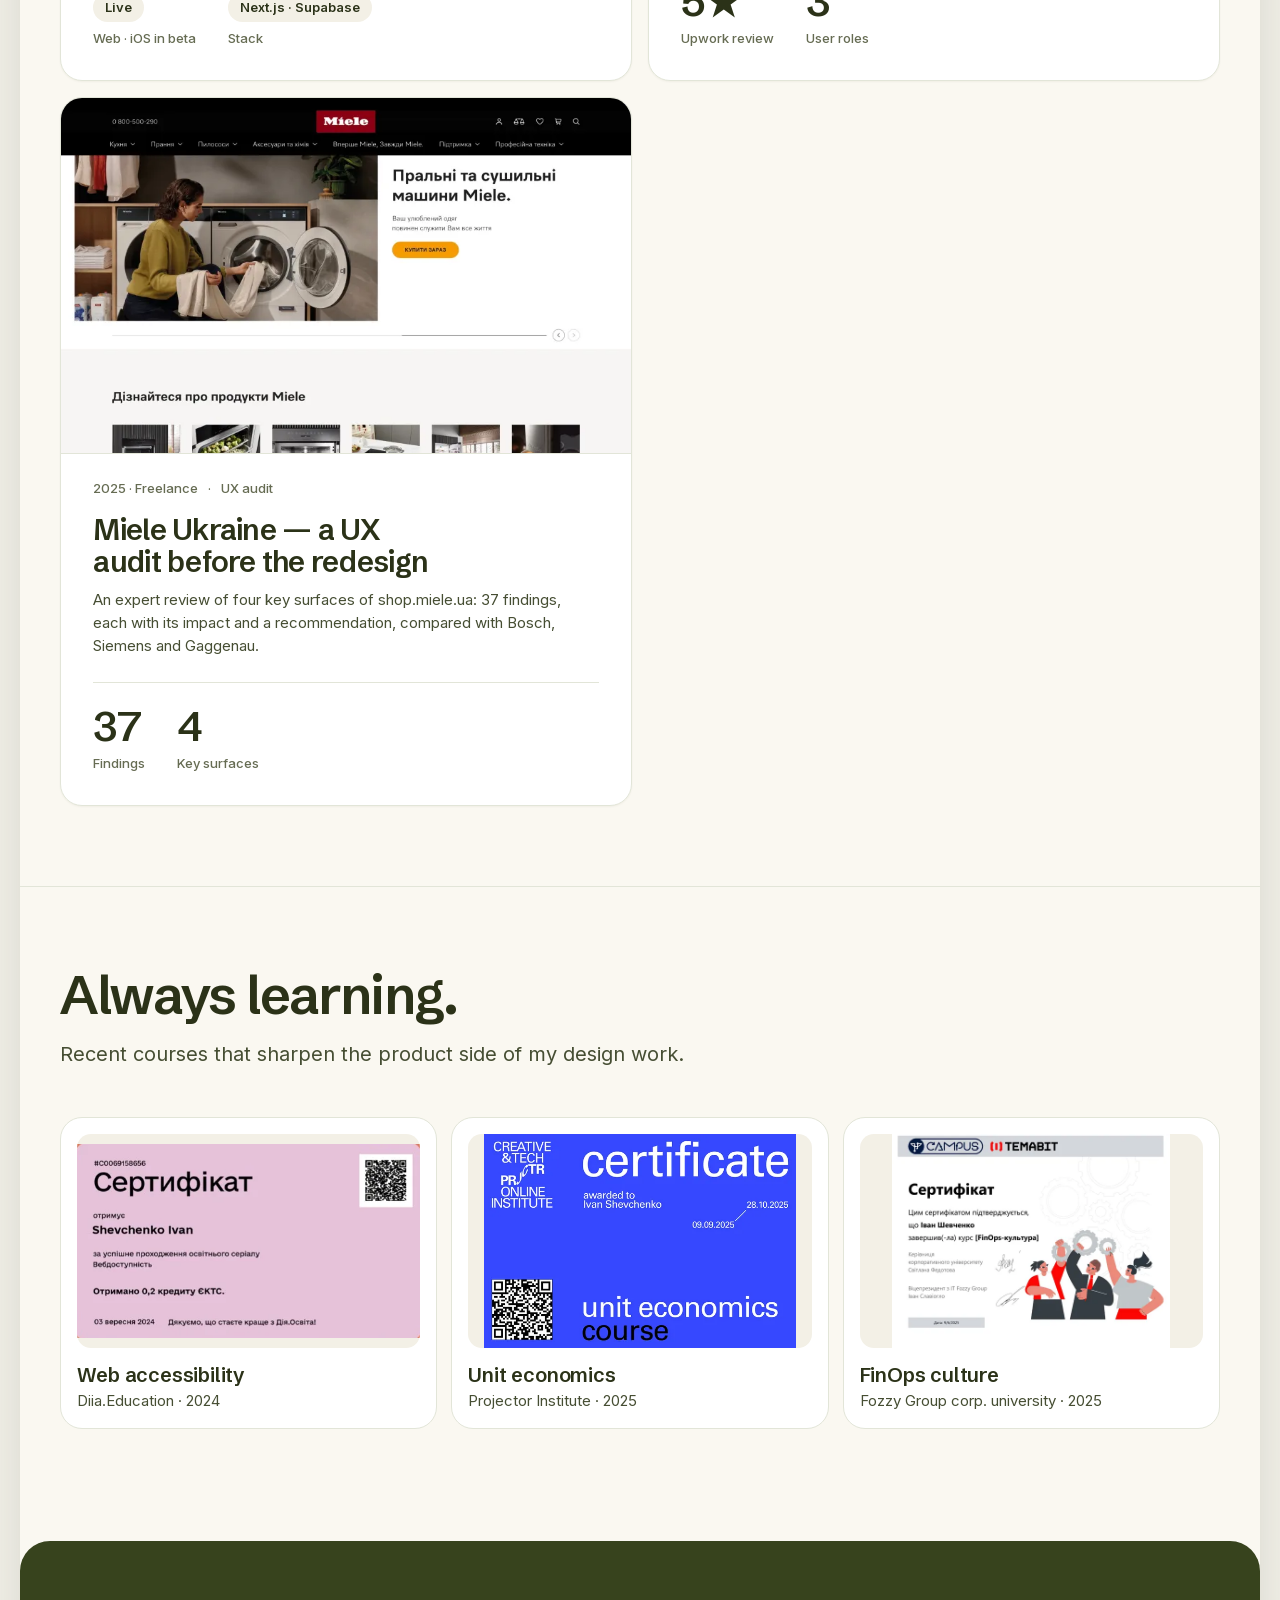
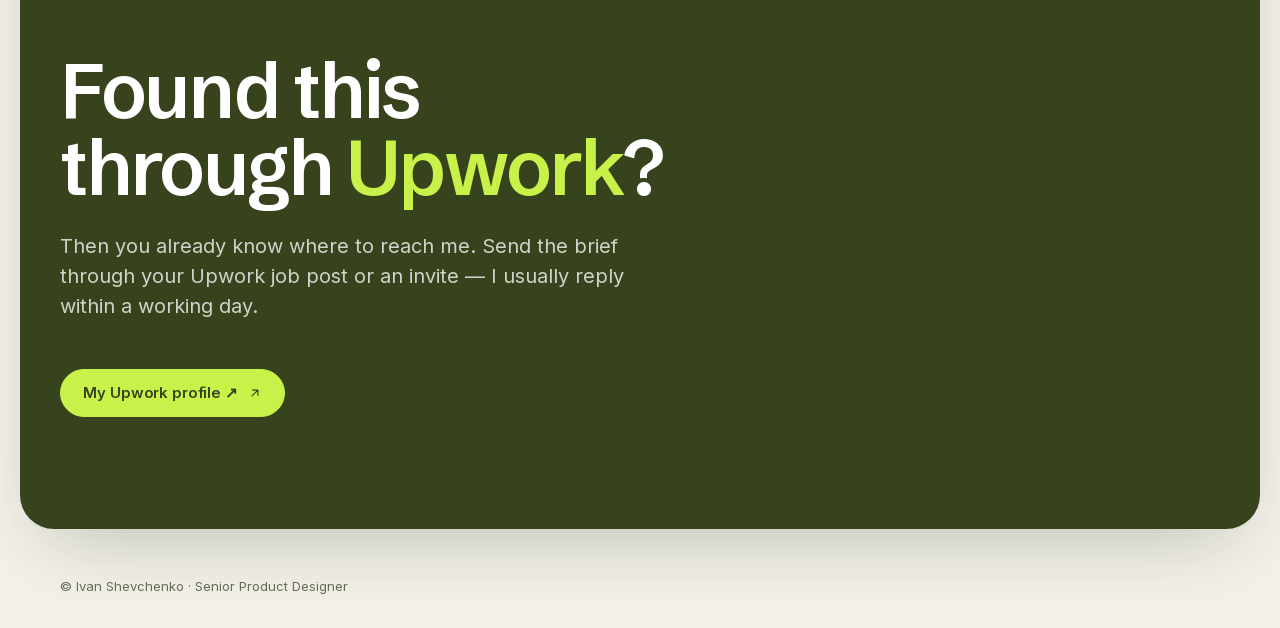
==== commit 1b8b3924: "Home: accessibility case in the main grid Co-Authored-By: Claude Fable 5.2 <noreply@anthropic.com>" ====
--- a/index.html
+++ b/index.html
@@ -15,7 +15,7 @@
   <meta name="twitter:card" content="summary_large_image" />
   <link rel="preload" href="assets/fonts/schibsted-grotesk-latin.woff2" as="font" type="font/woff2" crossorigin>
   <link rel="preload" href="assets/fonts/inter-latin.woff2" as="font" type="font/woff2" crossorigin>
-  <link rel="stylesheet" href="styles/main.css?v=7467a3c8" />
+  <link rel="stylesheet" href="styles/main.css?v=11bd6e19" />
   <script>document.documentElement.classList.add('js')</script>
 </head>
 <body>
@@ -78,7 +78,7 @@
           <p class="section__desc" data-i18n="sec.fl-saas.workDesc">Each case below is something I led or co-led end-to-end — research, IA, UI, design system, and hand-off with engineering.</p>
         </div>
 
-        <div class="cases">
+        <div class="cases cases--plain">
           <a class="case" href="cases/bos-design-system/">
             <div class="case__thumb case__thumb--art"><img src="assets/cases/bos-design-system/cover.webp" srcset="assets/cases/bos-design-system/cover-800.webp 800w, assets/cases/bos-design-system/cover.webp 1600w" sizes="(min-width: 1000px) 640px, 100vw" width="1600" height="1000" alt="" loading="lazy" decoding="async"></div>
             <div class="case__meta"><span data-i18n="card.bitsvit.meta0">2024 – now · TemaBit</span><span data-i18n="card.bitsvit.meta1">Senior PD</span></div>
@@ -114,6 +114,17 @@
             </div>
           </a>
 
+          <a class="case" href="cases/silpo-accessibility/">
+            <div class="case__thumb case__thumb--art"><img src="assets/cases/silpo-accessibility/cover.svg" alt="" width="800" height="500" loading="lazy" decoding="async"></div>
+            <div class="case__meta"><span>2022–2023 · Fozzy Group</span><span data-i18n="case.a11y.kicker">Accessibility audit</span></div>
+            <h3 class="case__title" data-i18n="case.a11y.cardTitle">Silpo accessibility — WCAG 2.1 guidelines and audit for web and app</h3>
+            <p class="case__sub" data-i18n="case.a11y.cardSub">Contrast, colour-only meaning, 44 px targets and focus states across the site and the app — plus a phased A → AA → AAA rollout plan.</p>
+            <div class="case__metrics">
+              <div><span class="metric__value">78</span><span class="metric__label" data-i18n="case.a11y.m1">WCAG criteria documented</span></div>
+              <div><span class="metric__value">52</span><span class="metric__label" data-i18n="case.a11y.m2">Mobile practices</span></div>
+            </div>
+          </a>
+
           <a class="case" href="cases/diez/">
             <div class="case__thumb case__thumb--art"><img src="assets/cases/diez/cover.webp" srcset="assets/cases/diez/cover-800.webp 800w, assets/cases/diez/cover.webp 1600w" sizes="(min-width: 1000px) 640px, 100vw" width="1600" height="1200" alt="" loading="lazy" decoding="async" style="object-position: center top"></div>
             <div class="case__meta"><span data-i18n="card.diez.meta0">2026 · Own product</span><span data-i18n="card.diez.meta1">Founder</span></div>
@@ -157,16 +168,6 @@
           <p class="section__desc" data-i18n="sec.more.desc">Smaller stories — an accessibility audit, an internal tool and a research-led iteration, told without inflated numbers.</p>
         </div>
         <div class="cases">
-          <a class="case" href="cases/silpo-accessibility/">
-            <div class="case__thumb case__thumb--art"><img src="assets/cases/silpo-accessibility/cover.svg" alt="" width="800" height="500" loading="lazy" decoding="async"></div>
-            <div class="case__meta"><span>2022–2023 · Fozzy Group</span><span data-i18n="case.a11y.kicker">Accessibility audit</span></div>
-            <h3 class="case__title" data-i18n="case.a11y.cardTitle">Silpo accessibility — WCAG 2.1 guidelines and audit for web and app</h3>
-            <p class="case__sub" data-i18n="case.a11y.cardSub">Contrast, colour-only meaning, 44 px targets and focus states across the site and the app — plus a phased A → AA → AAA rollout plan.</p>
-            <div class="case__metrics">
-              <div><span class="metric__value">78</span><span class="metric__label" data-i18n="case.a11y.m1">WCAG criteria documented</span></div>
-              <div><span class="metric__value">52</span><span class="metric__label" data-i18n="case.a11y.m2">Mobile practices</span></div>
-            </div>
-          </a>
           <a class="case" href="cases/silpo-promo/">
             <div class="case__thumb case__thumb--art"><img src="assets/cases/silpo-promo/lifecycle.svg" alt="" width="800" height="500" loading="lazy" decoding="async"></div>
             <div class="case__meta"><span>2023 · Fozzy Group</span><span data-i18n="case.promo.kicker">Admin + guest side</span></div>
--- a/styles/main.css
+++ b/styles/main.css
@@ -739,7 +739,7 @@
 @media (min-width: 760px) {
   .cases { grid-template-columns: repeat(2, 1fr); }
   /* an odd card out spans the row instead of leaving a hole */
-  .cases:not(.cases--featured) > .case:last-child:nth-child(odd) { grid-column: 1 / -1; }
+  .cases:not(.cases--featured):not(.cases--plain) > .case:last-child:nth-child(odd) { grid-column: 1 / -1; }
 }
 
 @media (min-width: 1000px) {
@@ -749,7 +749,7 @@
   /* full-row cards go horizontal: picture left, story right */
   .cases--featured > .case:first-child,
   .cases--featured > .case:last-child:nth-child(even),
-  .cases:not(.cases--featured) > .case:last-child:nth-child(odd) {
+  .cases:not(.cases--featured):not(.cases--plain) > .case:last-child:nth-child(odd) {
     display: grid;
     grid-template-columns: minmax(0, 1.2fr) minmax(0, 1fr);
     grid-template-rows: auto auto auto 1fr;
@@ -758,7 +758,7 @@
   }
   .cases--featured > .case:first-child .case__thumb,
   .cases--featured > .case:last-child:nth-child(even) .case__thumb,
-  .cases:not(.cases--featured) > .case:last-child:nth-child(odd) .case__thumb {
+  .cases:not(.cases--featured):not(.cases--plain) > .case:last-child:nth-child(odd) .case__thumb {
     grid-column: 1;
     grid-row: 1 / -1;
     margin: calc(-1 * var(--space-4)) 0;
@@ -769,7 +769,7 @@
   }
   .cases--featured > .case:first-child > :not(.case__thumb),
   .cases--featured > .case:last-child:nth-child(even) > :not(.case__thumb),
-  .cases:not(.cases--featured) > .case:last-child:nth-child(odd) > :not(.case__thumb) { grid-column: 2; }
+  .cases:not(.cases--featured):not(.cases--plain) > .case:last-child:nth-child(odd) > :not(.case__thumb) { grid-column: 2; }
   .cases--featured > .case:first-child .case__meta { padding-top: var(--space-2); }
   .cases--featured > .case:first-child .case__title { font-size: clamp(2rem, 3vw, 2.625rem); }
 }
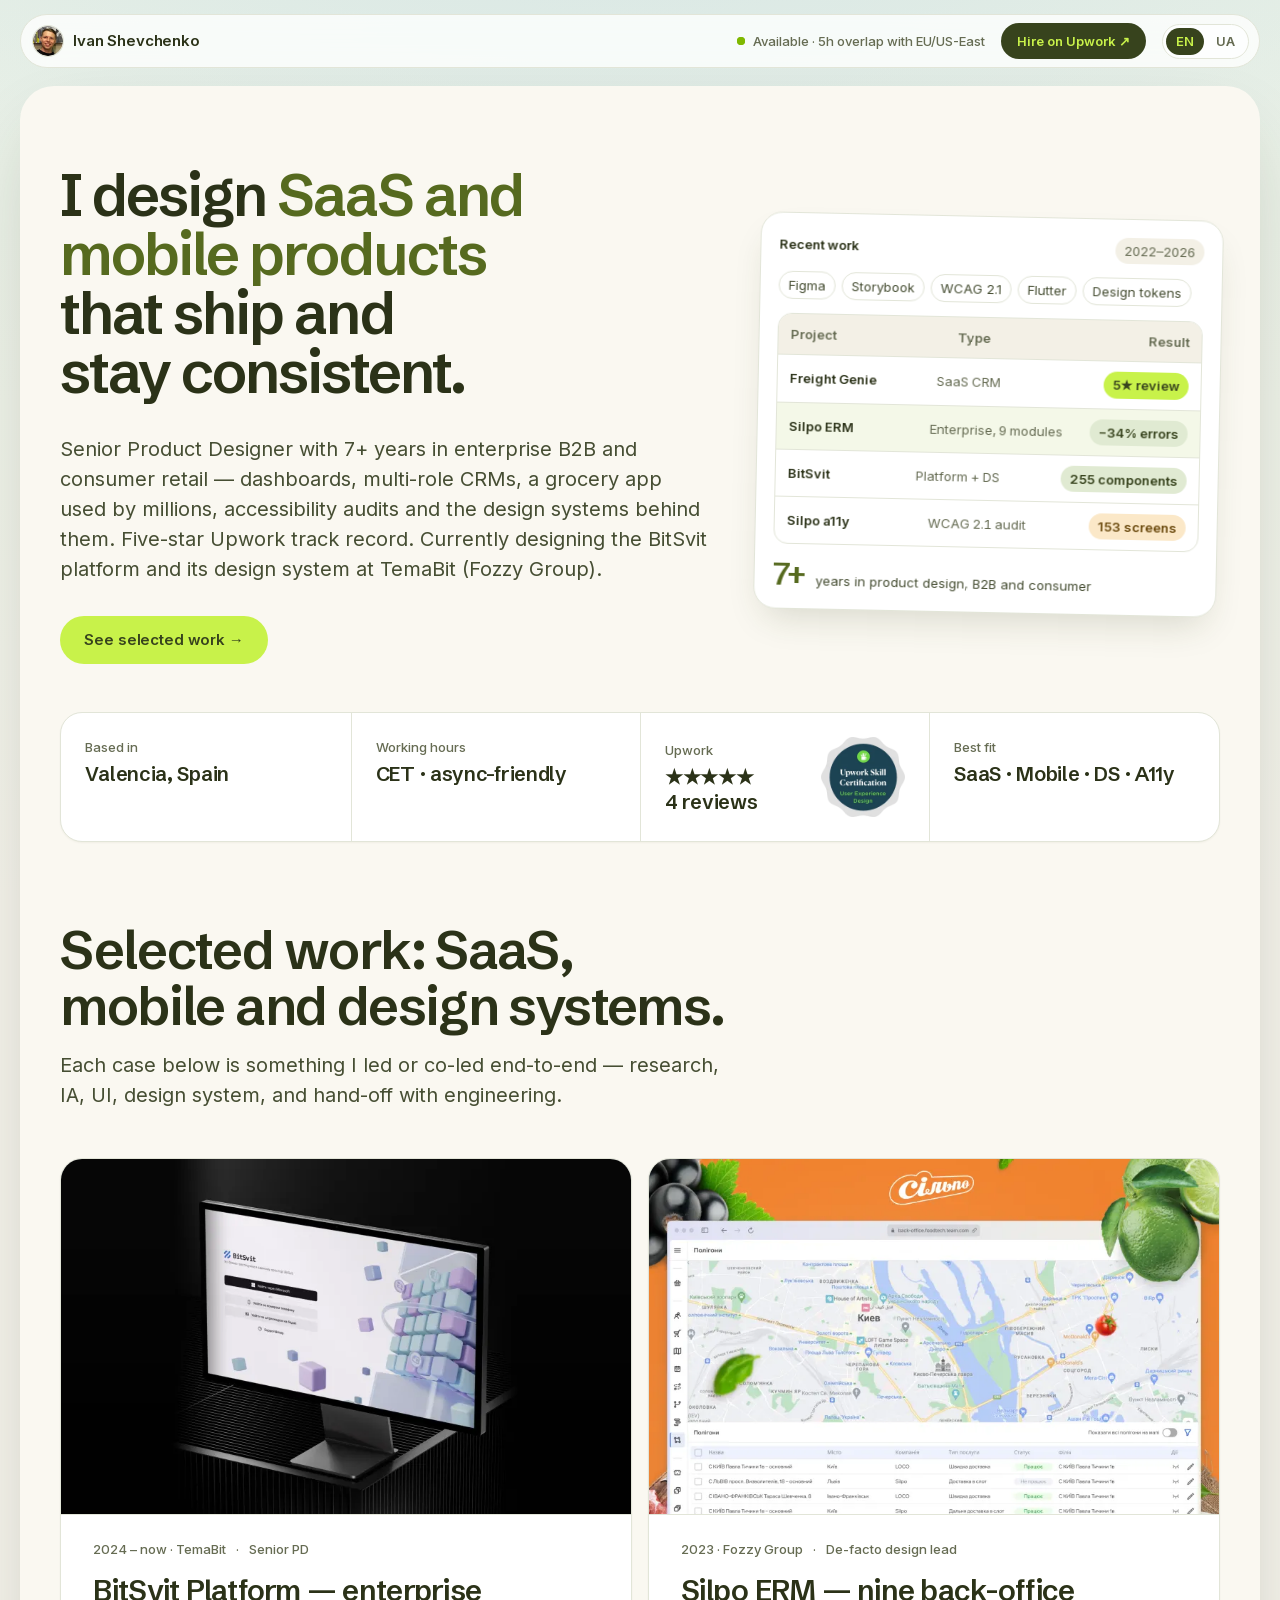
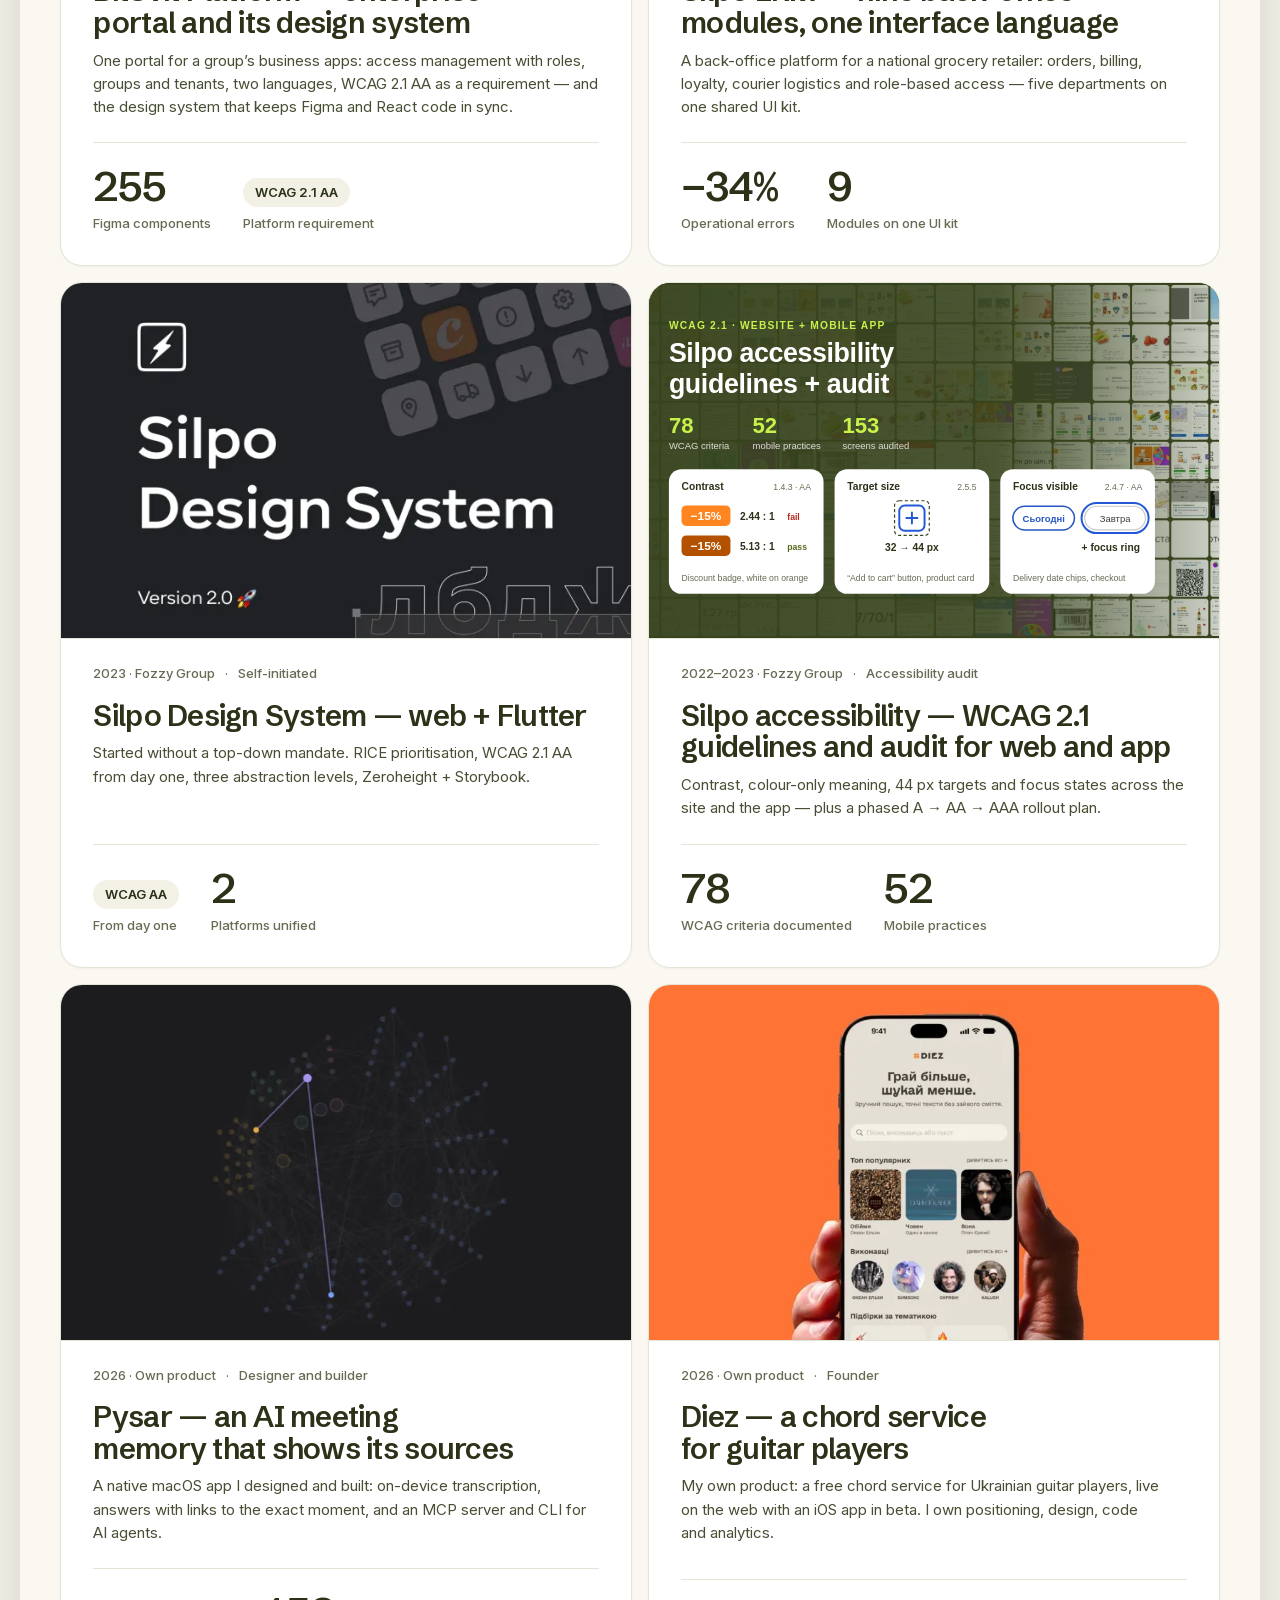
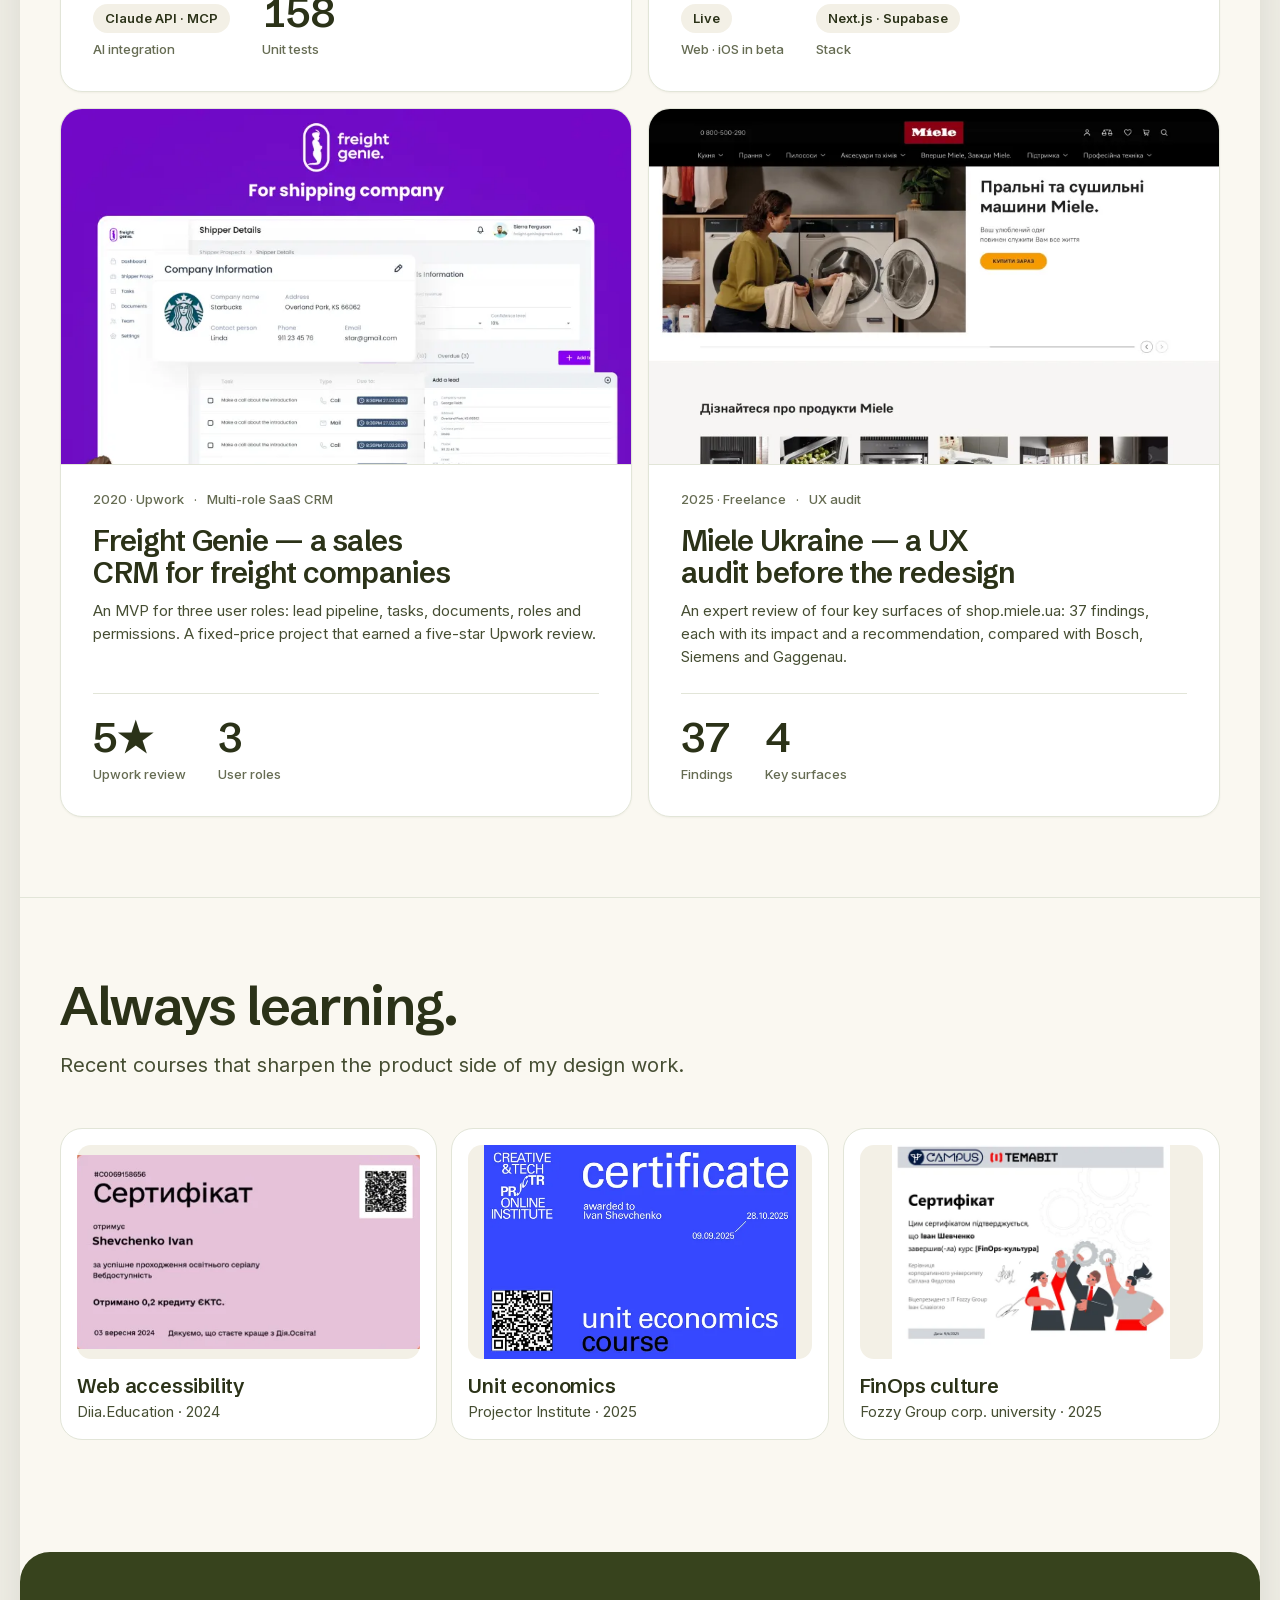
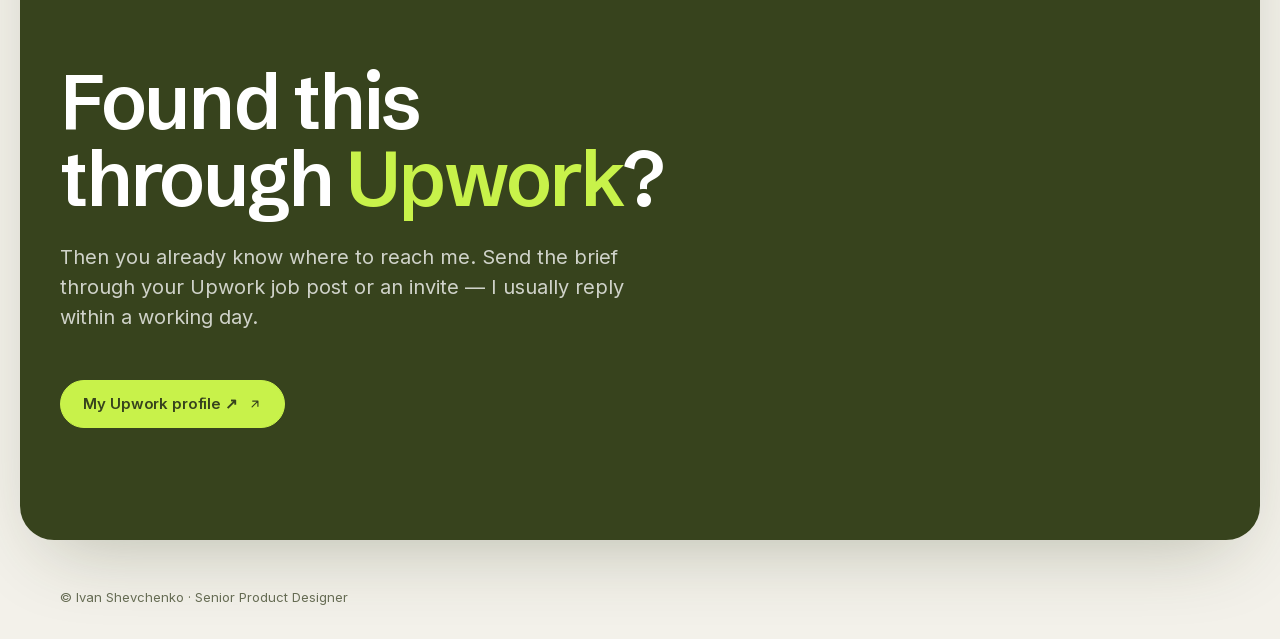
==== commit bcc19399: "Add Pysar case Co-Authored-By: Claude Fable 5.2 <noreply@anthropic.com>" ====
--- a/index.html
+++ b/index.html
@@ -125,6 +125,17 @@
             </div>
           </a>
 
+          <a class="case" href="cases/pysar/">
+            <div class="case__thumb case__thumb--art"><img src="assets/cases/pysar/cover.webp" srcset="assets/cases/pysar/cover-800.webp 800w, assets/cases/pysar/cover.webp 1600w" sizes="(min-width: 1000px) 640px, 100vw" width="1600" height="971" alt="" loading="lazy" decoding="async"></div>
+            <div class="case__meta"><span data-i18n="card.pysar.meta0">2026 · Own product</span><span data-i18n="card.pysar.meta1">Designer and builder</span></div>
+            <h3 class="case__title" data-i18n="card.pysar.title">Pysar — an AI meeting memory that shows its sources</h3>
+            <p class="case__sub" data-i18n="card.pysar.sub">A native macOS app I designed and built: on-device transcription, answers with links to the exact moment, and an MCP server and CLI for AI agents.</p>
+            <div class="case__metrics">
+              <div><span class="metric__value metric__value--text">Claude API · MCP</span><span class="metric__label" data-i18n="card.pysar.l0">AI integration</span></div>
+              <div><span class="metric__value">158</span><span class="metric__label" data-i18n="card.pysar.l1">Unit tests</span></div>
+            </div>
+          </a>
+
           <a class="case" href="cases/diez/">
             <div class="case__thumb case__thumb--art"><img src="assets/cases/diez/cover.webp" srcset="assets/cases/diez/cover-800.webp 800w, assets/cases/diez/cover.webp 1600w" sizes="(min-width: 1000px) 640px, 100vw" width="1600" height="1200" alt="" loading="lazy" decoding="async" style="object-position: center top"></div>
             <div class="case__meta"><span data-i18n="card.diez.meta0">2026 · Own product</span><span data-i18n="card.diez.meta1">Founder</span></div>
@@ -266,6 +277,6 @@
   </footer>
 
   <script src="scripts/anim.js?v=e52e3bde" defer></script>
-  <script src="scripts/i18n.js?v=c6b8717d" defer></script>
+  <script src="scripts/i18n.js?v=66ebcf98" defer></script>
 </body>
 </html>
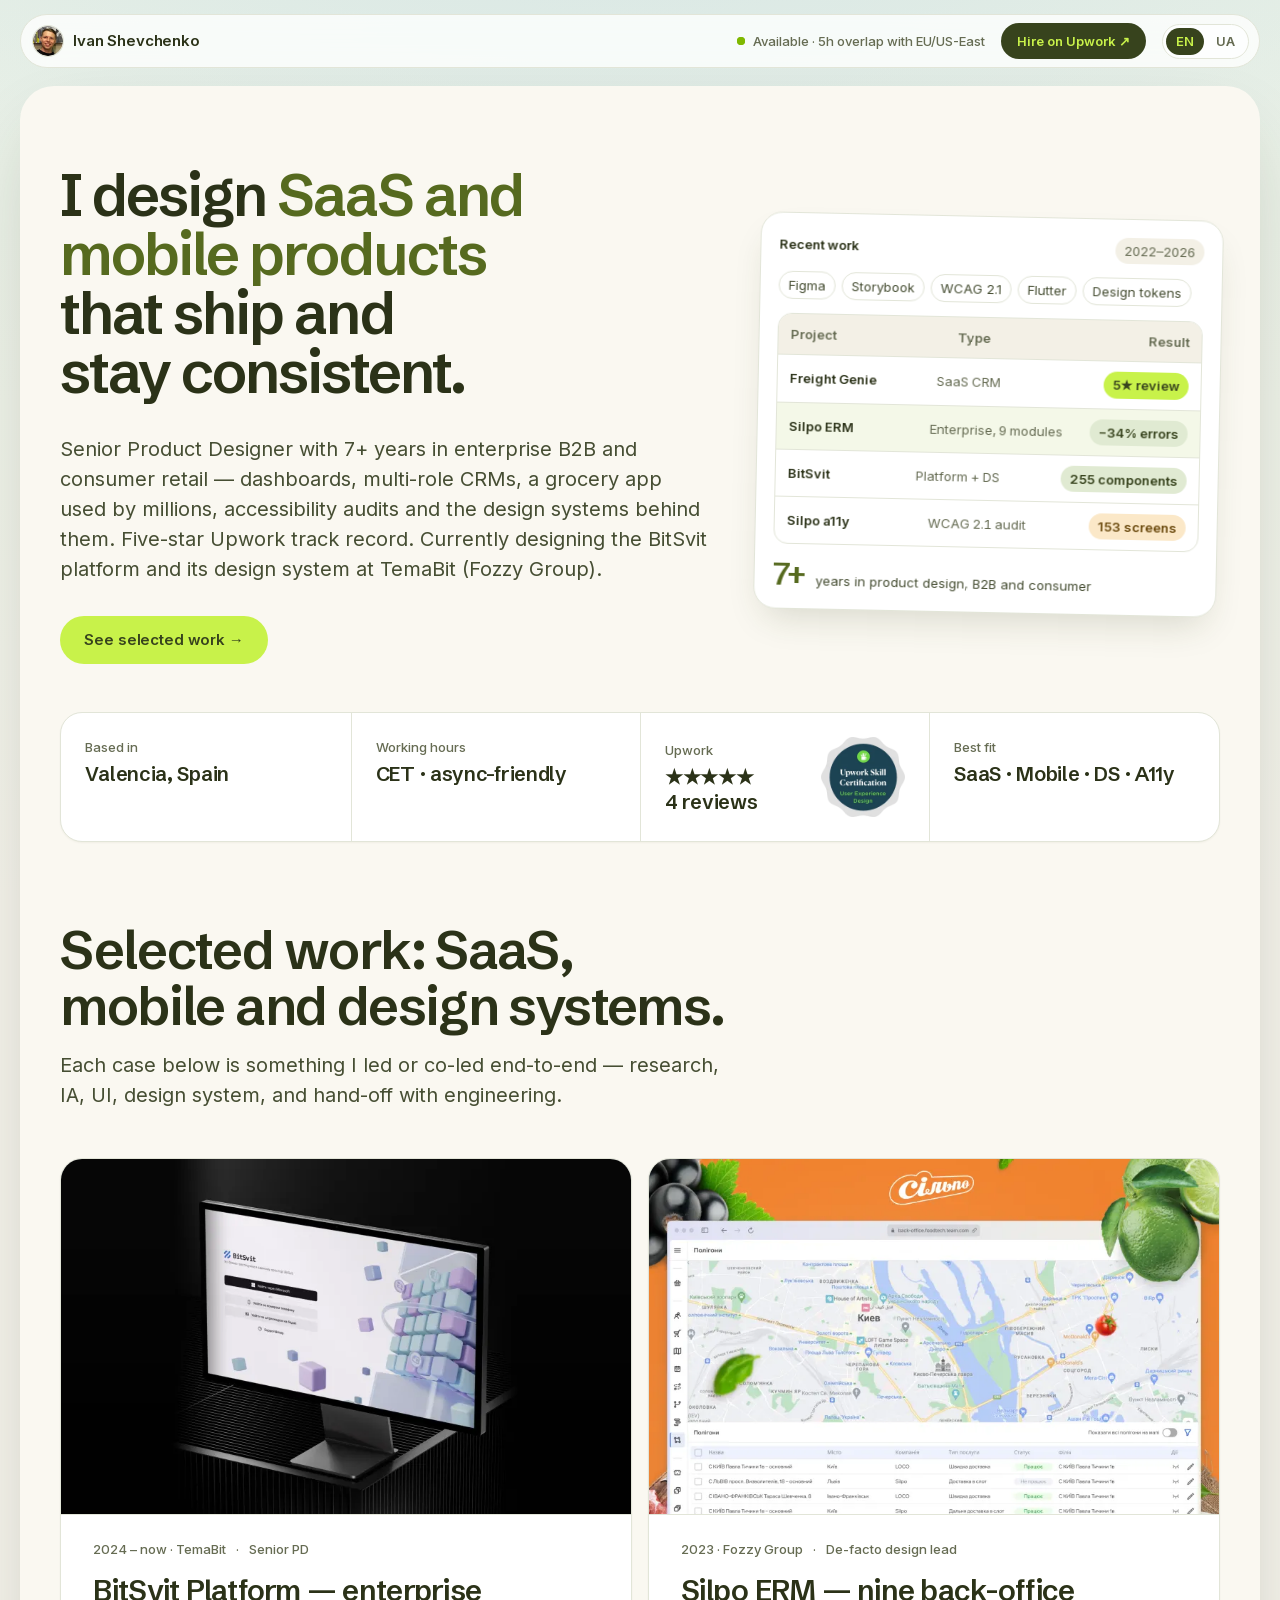
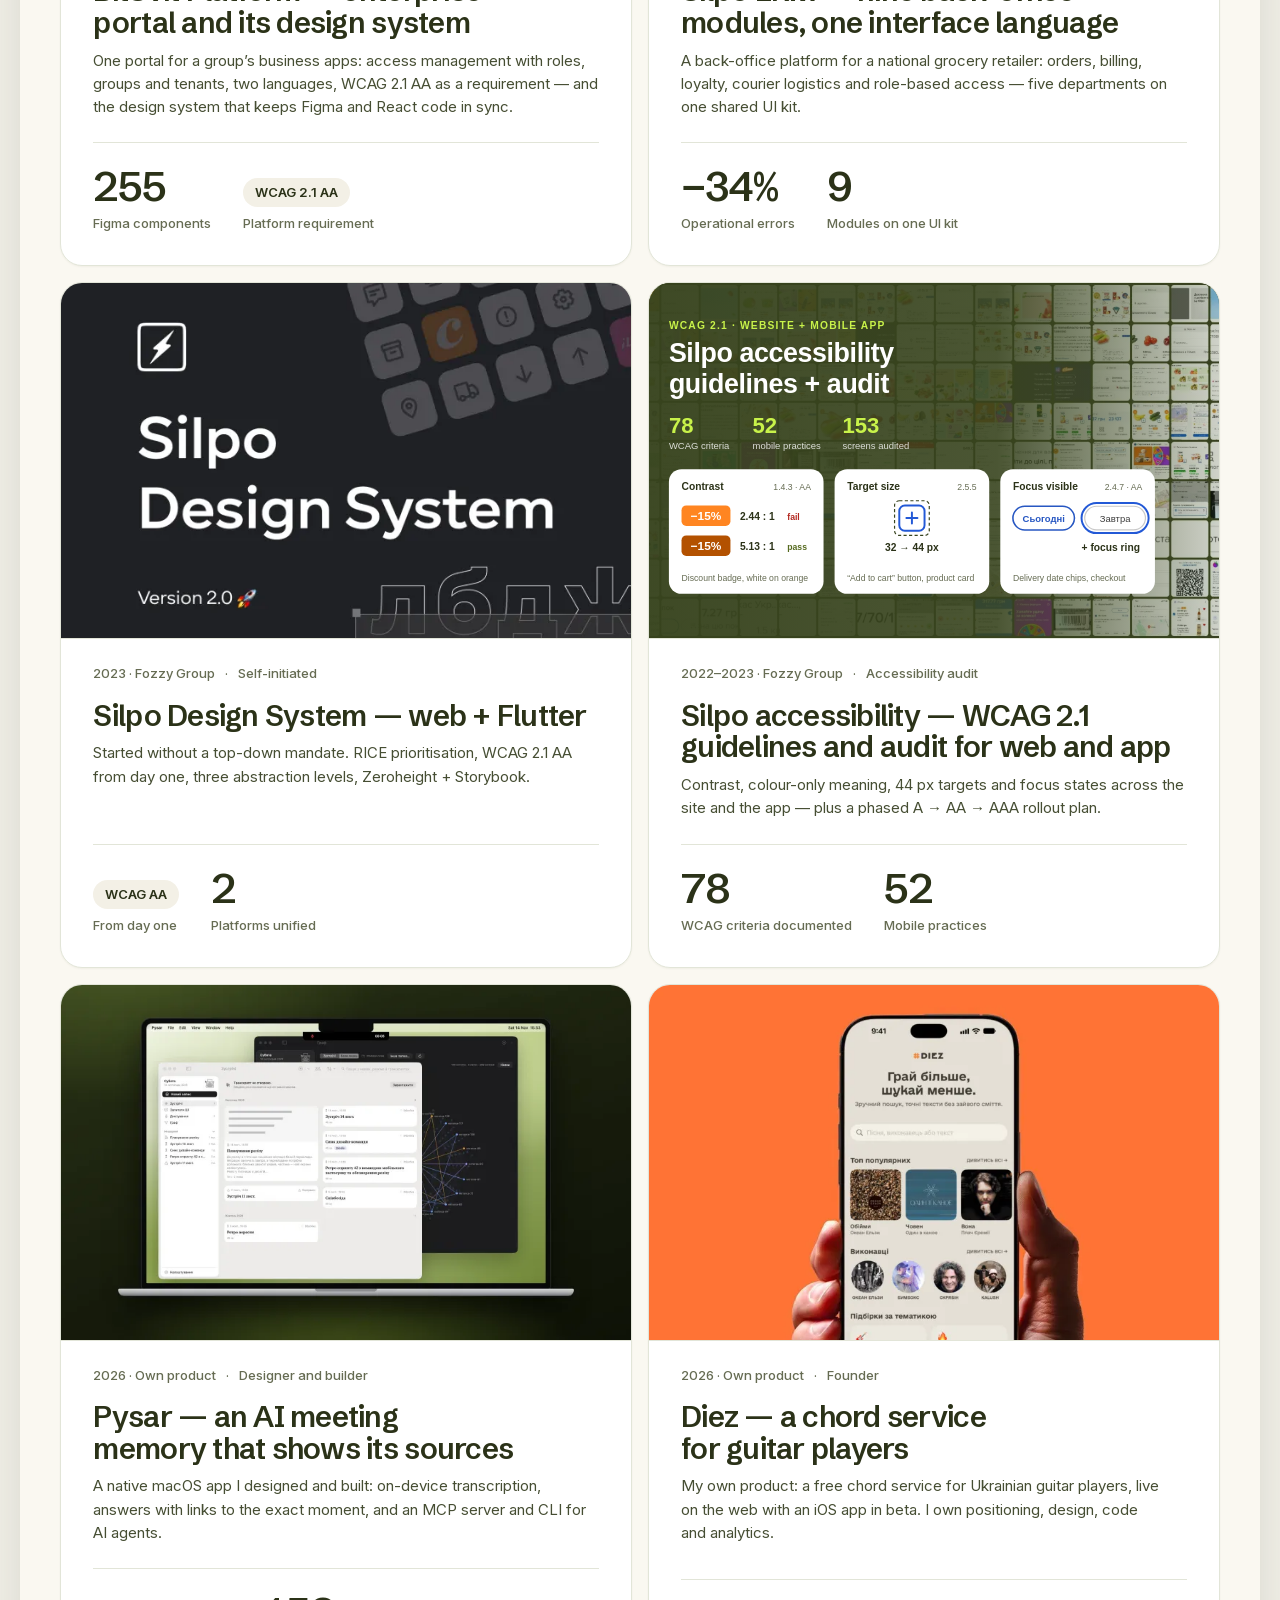
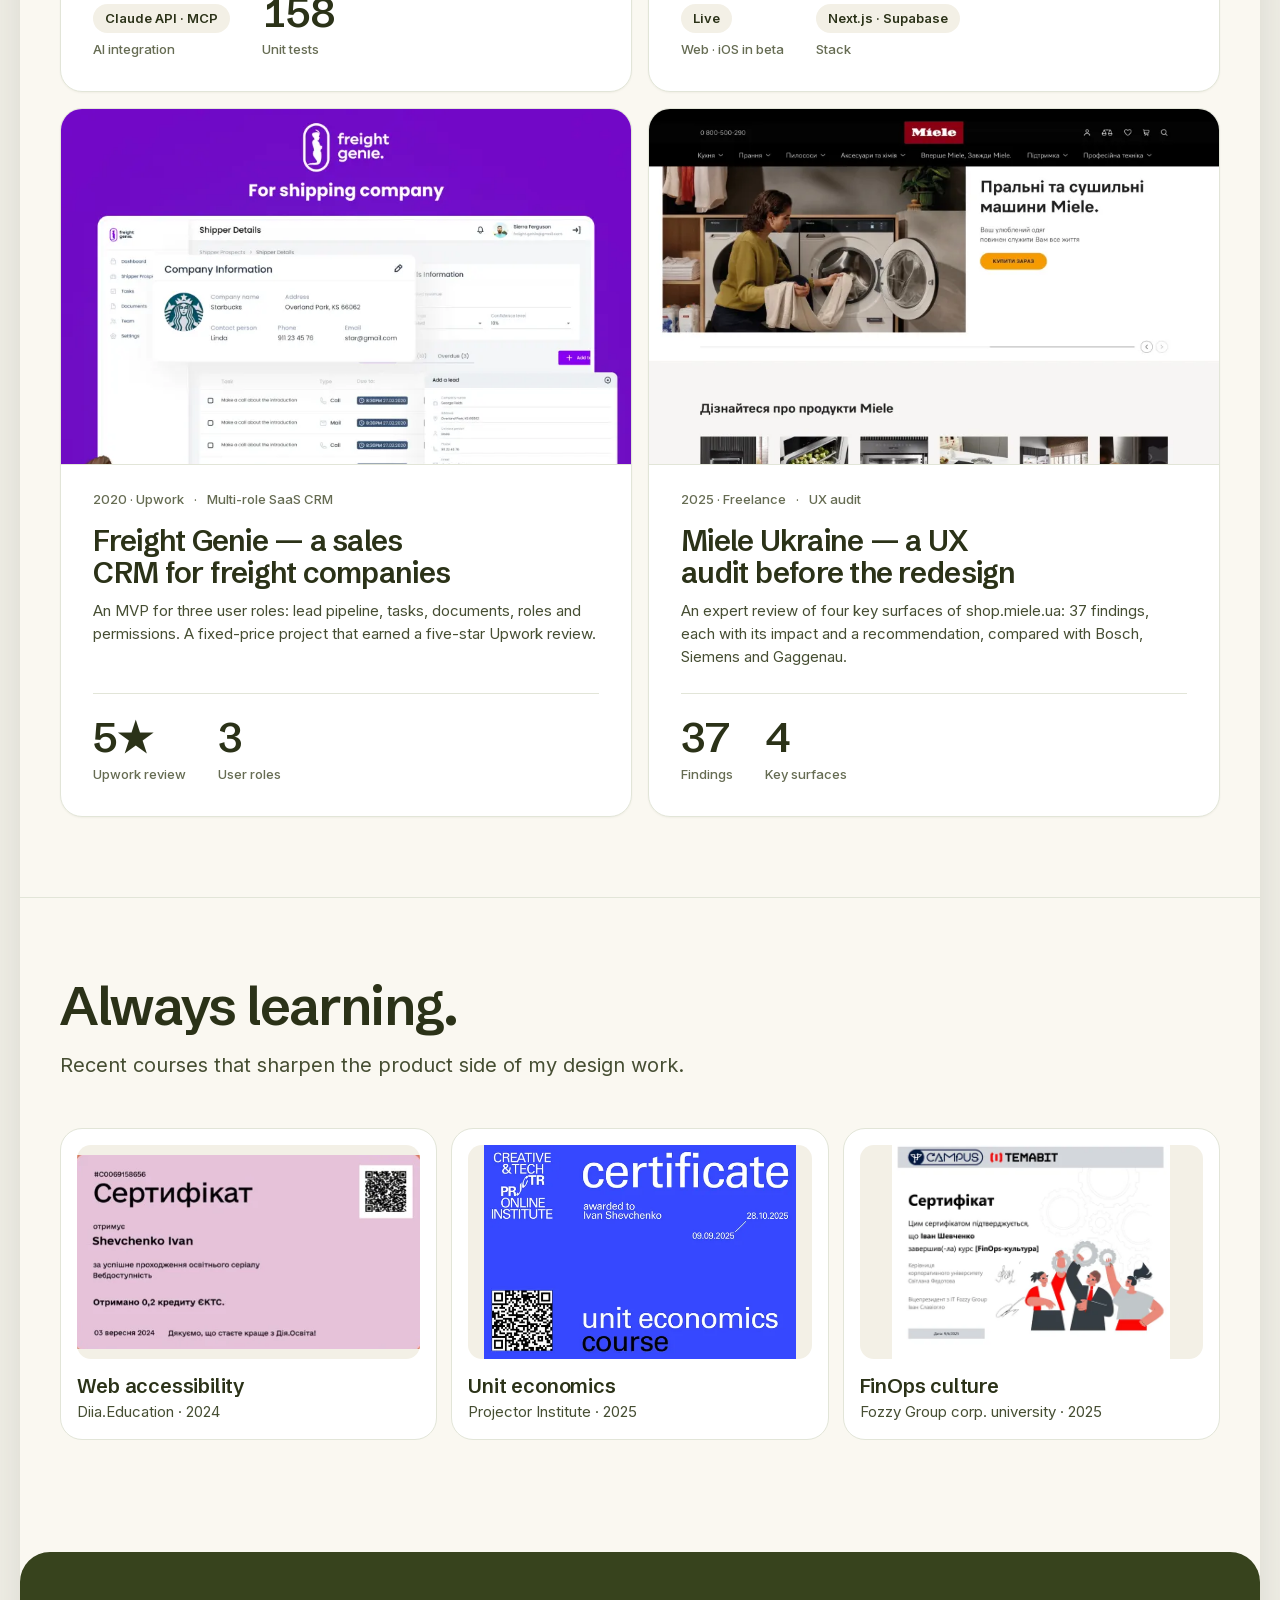
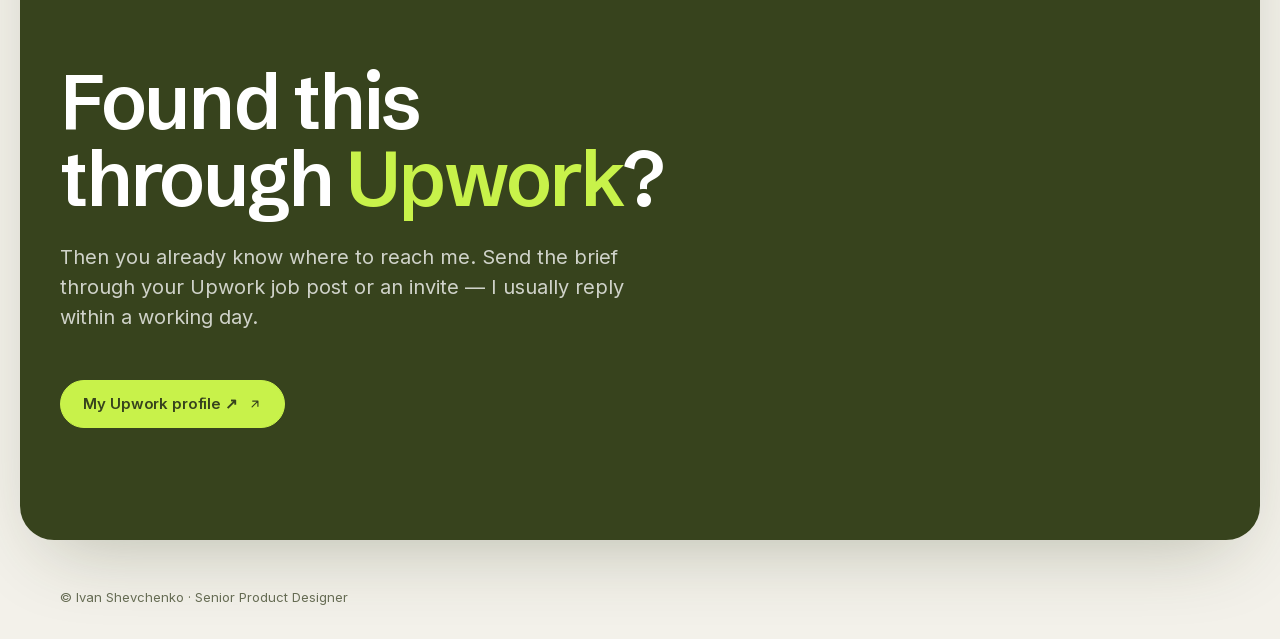
==== commit 66415470: "Cases: Ukrainian versions of the diagrams and the accessibility cover, switched by the EN/UA toggle " ====
--- a/index.html
+++ b/index.html
@@ -7,7 +7,7 @@
   <title>Ivan Shevchenko — Senior Product Designer · SaaS, Mobile & Design Systems</title>
   <meta name="description" content="Senior Product Designer: SaaS dashboards, consumer mobile apps, design systems and accessibility. 7+ years, 5★ on Upwork." />
   <meta name="theme-color" content="#37431d" />
-  <link rel="icon" href="assets/favicon.svg" type="image/svg+xml" />
+  <link rel="icon" href="assets/favicon.svg?v=2" type="image/svg+xml" />
   <meta property="og:type" content="website" />
   <meta property="og:title" content="Ivan Shevchenko — Senior Product Designer · SaaS, Mobile &amp; Design Systems" />
   <meta property="og:description" content="Senior Product Designer: SaaS dashboards, consumer mobile apps, design systems and accessibility. 7+ years, 5★ on Upwork." />
@@ -115,7 +115,7 @@
           </a>
 
           <a class="case" href="cases/silpo-accessibility/">
-            <div class="case__thumb case__thumb--art"><img src="assets/cases/silpo-accessibility/cover.svg" alt="" width="800" height="500" loading="lazy" decoding="async"></div>
+            <div class="case__thumb case__thumb--art"><img class="only-en" src="assets/cases/silpo-accessibility/cover.svg" alt="" width="800" height="500" loading="lazy" decoding="async"><img class="only-ua" src="assets/cases/silpo-accessibility/cover-ua.svg" alt="" width="800" height="500" loading="lazy" decoding="async"></div>
             <div class="case__meta"><span>2022–2023 · Fozzy Group</span><span data-i18n="case.a11y.kicker">Accessibility audit</span></div>
             <h3 class="case__title" data-i18n="case.a11y.cardTitle">Silpo accessibility — WCAG 2.1 guidelines and audit for web and app</h3>
             <p class="case__sub" data-i18n="case.a11y.cardSub">Contrast, colour-only meaning, 44 px targets and focus states across the site and the app — plus a phased A → AA → AAA rollout plan.</p>
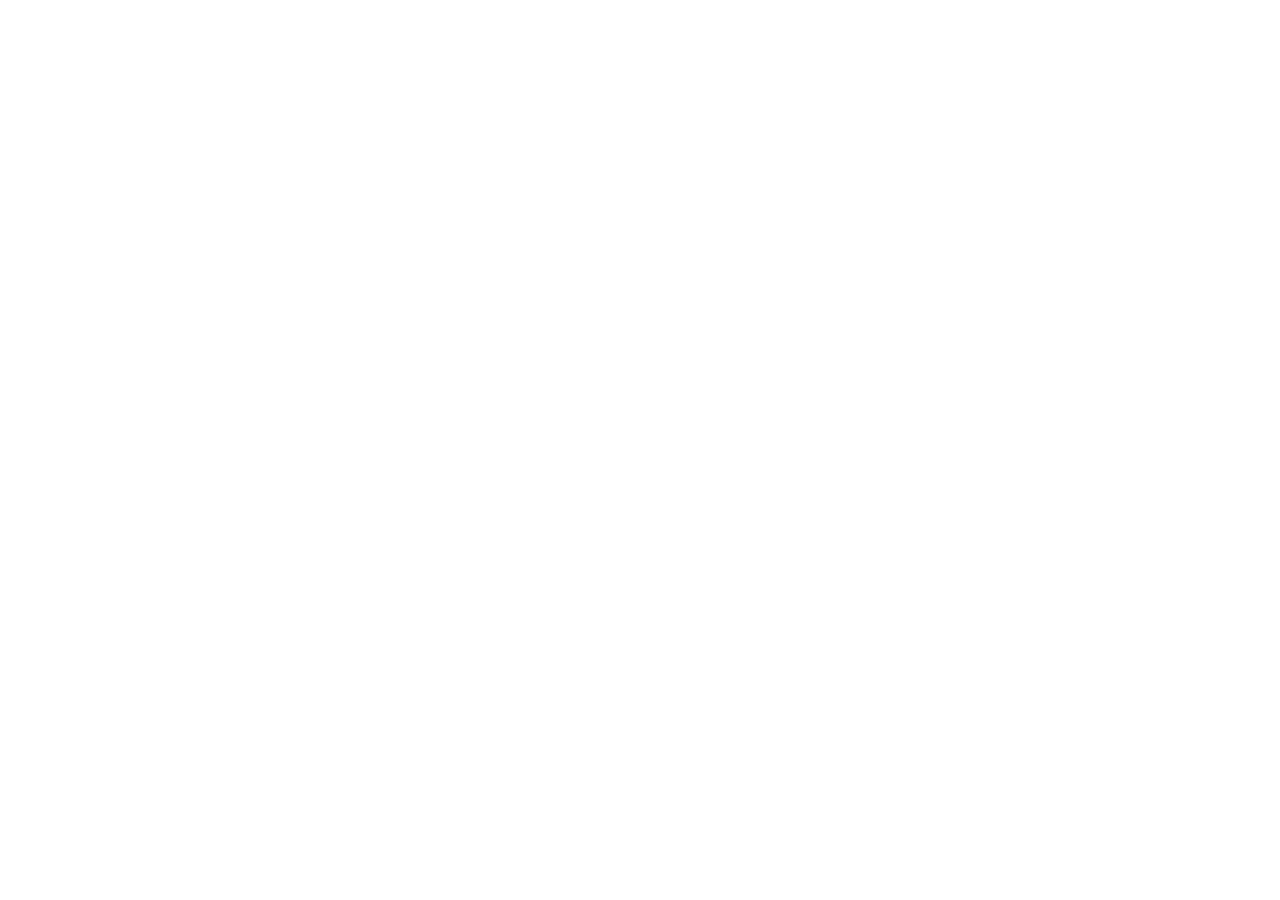
==== commit 8f859967: "Redirect to the new address" ====
--- a/index.html
+++ b/index.html
@@ -1,282 +1 @@
-<!doctype html>
-<html lang="en">
-<head>
-  <meta charset="utf-8" />
-  <meta name="robots" content="noindex" />
-  <meta name="viewport" content="width=device-width, initial-scale=1" />
-  <title>Ivan Shevchenko — Senior Product Designer · SaaS, Mobile & Design Systems</title>
-  <meta name="description" content="Senior Product Designer: SaaS dashboards, consumer mobile apps, design systems and accessibility. 7+ years, 5★ on Upwork." />
-  <meta name="theme-color" content="#37431d" />
-  <link rel="icon" href="assets/favicon.svg?v=2" type="image/svg+xml" />
-  <meta property="og:type" content="website" />
-  <meta property="og:title" content="Ivan Shevchenko — Senior Product Designer · SaaS, Mobile &amp; Design Systems" />
-  <meta property="og:description" content="Senior Product Designer: SaaS dashboards, consumer mobile apps, design systems and accessibility. 7+ years, 5★ on Upwork." />
-  <meta property="og:image" content="https://shevchenko-ivan.github.io/work/assets/og.png" />
-  <meta name="twitter:card" content="summary_large_image" />
-  <link rel="preload" href="assets/fonts/schibsted-grotesk-latin.woff2" as="font" type="font/woff2" crossorigin>
-  <link rel="preload" href="assets/fonts/inter-latin.woff2" as="font" type="font/woff2" crossorigin>
-  <link rel="stylesheet" href="styles/main.css?v=11bd6e19" />
-  <script>document.documentElement.classList.add('js')</script>
-</head>
-<body>
-  <a class="skip-link" href="#main" data-i18n="a11y.skip">Skip to content</a>
-
-  <header class="nav">
-    <div class="wrap nav__inner">
-      <a href="./" class="nav__brand" data-home>
-        <span class="nav__brand-mark">IS</span>
-        <span>Ivan Shevchenko</span>
-      </a>
-      <div class="nav__right">
-        <div class="nav__meta">
-          <span class="nav__status"><span class="nav__dot"></span><span data-i18n="status.available">Available · 5h overlap with EU/US-East</span></span>
-        </div>
-        <a class="nav__cta" href="https://www.upwork.com/freelancers/~0138a475970ec656ad" target="_blank" rel="noopener" data-i18n="nav.ctaUpwork">Hire on Upwork ↗</a>
-        <button class="lang-switch" type="button">
-          <span class="lang-switch__opt" data-lang="en">EN</span>
-          <span class="lang-switch__opt" data-lang="ua">UA</span>
-          <span class="sr-only lang-switch__hint"> — Українська версія</span>
-        </button>
-      </div>
-    </div>
-  </header>
-
-  <main id="main" class="sheet">
-    <section class="hero wrap">
-      <div class="hero__copy">
-      <h1 class="hero__title" data-i18n="hero.fl-home.title">I design <em>SaaS and mobile products</em> that ship and stay consistent.</h1>
-      <p class="hero__lede" data-i18n="hero.fl-home.lede">Senior Product Designer with 7+ years in enterprise B2B and consumer retail — dashboards, multi-role CRMs, a grocery app used by millions, accessibility audits and the design systems behind them. Five-star Upwork track record. Currently designing the BitSvit platform and its design system at TemaBit (Fozzy Group).</p>
-      <a class="hero__cta" href="#work" data-i18n="hero.cta.work">See selected work →</a>
-      </div>
-      <figure class="spec spec--work" aria-hidden="true">
-      <div class="spec__bar"><span class="spec__name" data-i18n="spec.work.name">Recent work</span><span class="spec__tag">2022–2026</span></div>
-      <div class="spec__skills"><span>Figma</span><span>Storybook</span><span>WCAG 2.1</span><span>Flutter</span><span>Design tokens</span></div>
-      <div class="spec__grid spec__grid--work">
-        <div class="spec__row spec__row--head"><span data-i18n="spec.work.project">Project</span><span data-i18n="spec.work.type">Type</span><span data-i18n="spec.work.result">Result</span></div>
-        <div class="spec__row"><span>Freight Genie</span><span class="spec__id" data-i18n="spec.work.t1">SaaS CRM</span><span class="spec__chip spec__chip--live" data-i18n="spec.work.r1">5★ review</span></div>
-        <div class="spec__row spec__row--hover"><span>Silpo ERM</span><span class="spec__id" data-i18n="spec.work.t2">Enterprise, 9 modules</span><span class="spec__chip" data-i18n="spec.work.r2">−34% errors</span></div>
-        <div class="spec__row"><span>BitSvit</span><span class="spec__id" data-i18n="spec.work.t3">Platform + DS</span><span class="spec__chip" data-i18n="spec.work.r3">255 components</span></div>
-        <div class="spec__row"><span>Silpo a11y</span><span class="spec__id" data-i18n="spec.work.t4">WCAG 2.1 audit</span><span class="spec__chip spec__chip--warn" data-i18n="spec.work.r4">153 screens</span></div>
-      </div>
-      <figcaption class="spec__metric"><strong>7+</strong><span data-i18n="spec.work.metric">years in product design, B2B and consumer</span></figcaption>
-    </figure>
-    </section>
-
-    <section class="wrap">
-      <div class="facts">
-        <div class="fact"><div class="fact__label" data-i18n="fact.basedIn">Based in</div><div class="fact__value" data-i18n="fact.val.spain">Valencia, Spain</div></div>
-        <div class="fact"><div class="fact__label" data-i18n="fact.workingHours">Working hours</div><div class="fact__value" data-i18n="t.8d74ff36">CET · async-friendly</div></div>
-        <div class="fact fact--cert"><div><div class="fact__label" data-i18n="fact.upwork">Upwork</div><div class="fact__value" data-i18n="fact.val.upwork">★★★★★<br><span class="nowrap">4&nbsp;reviews</span></div></div><a class="cert" href="https://www.upwork.com/freelancers/~0138a475970ec656ad" target="_blank" rel="noopener"><img src="assets/upwork-cert.webp" alt="Upwork Skill Certification: User Experience Design" width="200" height="192" loading="lazy" decoding="async"></a></div>
-        <div class="fact"><div class="fact__label" data-i18n="fact.bestFit">Best fit</div><div class="fact__value" data-i18n="fact.val.homeFit">SaaS · Mobile · DS · A11y</div></div>
-      </div>
-    </section>
-
-    <section id="work" class="section">
-      <div class="wrap">
-        <div class="section__head">
-          <h2 class="section__title" data-i18n="sec.fl-home.workTitle">Selected work: SaaS, mobile and design systems.</h2>
-          <p class="section__desc" data-i18n="sec.fl-saas.workDesc">Each case below is something I led or co-led end-to-end — research, IA, UI, design system, and hand-off with engineering.</p>
-        </div>
-
-        <div class="cases cases--plain">
-          <a class="case" href="cases/bos-design-system/">
-            <div class="case__thumb case__thumb--art"><img src="assets/cases/bos-design-system/cover.webp" srcset="assets/cases/bos-design-system/cover-800.webp 800w, assets/cases/bos-design-system/cover.webp 1600w" sizes="(min-width: 1000px) 640px, 100vw" width="1600" height="1000" alt="" loading="lazy" decoding="async"></div>
-            <div class="case__meta"><span data-i18n="card.bitsvit.meta0">2024 – now · TemaBit</span><span data-i18n="card.bitsvit.meta1">Senior PD</span></div>
-            <h3 class="case__title" data-i18n="card.bitsvit.title">BitSvit Platform — enterprise portal and its design system</h3>
-            <p class="case__sub" data-i18n="card.bitsvit.sub">One portal for a group’s business apps: access management with roles, groups and tenants, two languages, WCAG 2.1 AA as a requirement — and the design system that keeps Figma and React code in sync.</p>
-            <div class="case__metrics">
-              <div><span class="metric__value">255</span><span class="metric__label" data-i18n="card.bitsvit.l0">Figma components</span></div>
-              <div><span class="metric__value metric__value--text" data-i18n="card.bitsvit.v1">WCAG 2.1 AA</span><span class="metric__label" data-i18n="card.bitsvit.l1">Platform requirement</span></div>
-            </div>
-          </a>
-
-          <a class="case" href="cases/silpo-erm/">
-            <div class="case__thumb"><img src="assets/cases/silpo-erm/cover.webp" srcset="assets/cases/silpo-erm/cover-800.webp 800w, assets/cases/silpo-erm/cover.webp 1600w" sizes="(min-width: 1000px) 640px, 100vw" width="1600" height="1186" alt="" loading="lazy" decoding="async"></div>
-            <div class="case__meta"><span data-i18n="card.erm.meta0">2023 · Fozzy Group</span><span data-i18n="card.erm.meta1">De-facto design lead</span></div>
-            <h3 class="case__title" data-i18n="card.erm.title">Silpo ERM — nine back-office modules, one interface language</h3>
-            <p class="case__sub" data-i18n="card.erm.sub">A back-office platform for a national grocery retailer: orders, billing, loyalty, courier logistics and role-based access — five departments on one shared UI kit.</p>
-            <div class="case__metrics">
-              <div><span class="metric__value">−34%</span><span class="metric__label" data-i18n="card.erm.l0">Operational errors</span></div>
-              <div><span class="metric__value">9</span><span class="metric__label" data-i18n="card.erm.l1">Modules on one UI kit</span></div>
-            </div>
-          </a>
-
-          <a class="case" href="cases/silpo-design-system/">
-            <div class="case__thumb case__thumb--art"><img src="assets/cases/silpo-design-system/cover.webp" srcset="assets/cases/silpo-design-system/cover-800.webp 800w, assets/cases/silpo-design-system/cover.webp 1600w" sizes="(min-width: 1000px) 640px, 100vw" width="1600" height="835" alt="" loading="lazy" decoding="async" style="object-position: left center"></div>
-            <div class="case__meta"><span>2023 · Fozzy Group</span><span data-i18n="t.cc00d9dd">Self-initiated</span></div>
-            <h3 class="case__title" data-i18n="t.b6bec687">Silpo Design System — web + Flutter</h3>
-            <p class="case__sub" data-i18n="t.ec3c3ea6">
-              Started without a top-down mandate. RICE prioritisation, WCAG 2.1 AA from day one, three abstraction levels, Zeroheight + Storybook.
-            </p>
-            <div class="case__metrics">
-              <div><span class="metric__value metric__value--text">WCAG AA</span><span class="metric__label" data-i18n="t.08bc3591">From day one</span></div>
-              <div><span class="metric__value">2</span><span class="metric__label" data-i18n="t.cb261b32">Platforms unified</span></div>
-            </div>
-          </a>
-
-          <a class="case" href="cases/silpo-accessibility/">
-            <div class="case__thumb case__thumb--art"><img class="only-en" src="assets/cases/silpo-accessibility/cover.svg" alt="" width="800" height="500" loading="lazy" decoding="async"><img class="only-ua" src="assets/cases/silpo-accessibility/cover-ua.svg" alt="" width="800" height="500" loading="lazy" decoding="async"></div>
-            <div class="case__meta"><span>2022–2023 · Fozzy Group</span><span data-i18n="case.a11y.kicker">Accessibility audit</span></div>
-            <h3 class="case__title" data-i18n="case.a11y.cardTitle">Silpo accessibility — WCAG 2.1 guidelines and audit for web and app</h3>
-            <p class="case__sub" data-i18n="case.a11y.cardSub">Contrast, colour-only meaning, 44 px targets and focus states across the site and the app — plus a phased A → AA → AAA rollout plan.</p>
-            <div class="case__metrics">
-              <div><span class="metric__value">78</span><span class="metric__label" data-i18n="case.a11y.m1">WCAG criteria documented</span></div>
-              <div><span class="metric__value">52</span><span class="metric__label" data-i18n="case.a11y.m2">Mobile practices</span></div>
-            </div>
-          </a>
-
-          <a class="case" href="cases/pysar/">
-            <div class="case__thumb case__thumb--art"><img src="assets/cases/pysar/cover.webp" srcset="assets/cases/pysar/cover-800.webp 800w, assets/cases/pysar/cover.webp 1600w" sizes="(min-width: 1000px) 640px, 100vw" width="1600" height="971" alt="" loading="lazy" decoding="async"></div>
-            <div class="case__meta"><span data-i18n="card.pysar.meta0">2026 · Own product</span><span data-i18n="card.pysar.meta1">Designer and builder</span></div>
-            <h3 class="case__title" data-i18n="card.pysar.title">Pysar — an AI meeting memory that shows its sources</h3>
-            <p class="case__sub" data-i18n="card.pysar.sub">A native macOS app I designed and built: on-device transcription, answers with links to the exact moment, and an MCP server and CLI for AI agents.</p>
-            <div class="case__metrics">
-              <div><span class="metric__value metric__value--text">Claude API · MCP</span><span class="metric__label" data-i18n="card.pysar.l0">AI integration</span></div>
-              <div><span class="metric__value">158</span><span class="metric__label" data-i18n="card.pysar.l1">Unit tests</span></div>
-            </div>
-          </a>
-
-          <a class="case" href="cases/diez/">
-            <div class="case__thumb case__thumb--art"><img src="assets/cases/diez/cover.webp" srcset="assets/cases/diez/cover-800.webp 800w, assets/cases/diez/cover.webp 1600w" sizes="(min-width: 1000px) 640px, 100vw" width="1600" height="1200" alt="" loading="lazy" decoding="async" style="object-position: center top"></div>
-            <div class="case__meta"><span data-i18n="card.diez.meta0">2026 · Own product</span><span data-i18n="card.diez.meta1">Founder</span></div>
-            <h3 class="case__title" data-i18n="card.diez.title">Diez — a chord service for guitar players</h3>
-            <p class="case__sub" data-i18n="card.diez.sub">My own product: a free chord service for Ukrainian guitar players, live on the web with an iOS app in beta. I own positioning, design, code and analytics.</p>
-            <div class="case__metrics">
-              <div><span class="metric__value metric__value--text" data-i18n="card.diez.v0">Live</span><span class="metric__label" data-i18n="card.diez.l0">Web · iOS in beta</span></div>
-              <div><span class="metric__value metric__value--text" data-i18n="card.diez.v1">Next.js · Supabase</span><span class="metric__label" data-i18n="card.diez.l1">Stack</span></div>
-            </div>
-          </a>
-
-          <a class="case" href="cases/freight-genie/">
-            <div class="case__thumb"><img src="assets/cases/freight-genie/cover.webp" srcset="assets/cases/freight-genie/cover-800.webp 800w, assets/cases/freight-genie/cover.webp 1600w" sizes="(min-width: 1000px) 640px, 100vw" width="1600" height="1186" alt="" loading="lazy" decoding="async"></div>
-            <div class="case__meta"><span data-i18n="card.fg.meta0">2020 · Upwork</span><span data-i18n="card.fg.meta1">Multi-role SaaS CRM</span></div>
-            <h3 class="case__title" data-i18n="card.fg.title">Freight Genie — a sales CRM for freight companies</h3>
-            <p class="case__sub" data-i18n="card.fg.sub">An MVP for three user roles: lead pipeline, tasks, documents, roles and permissions. A fixed-price project that earned a five-star Upwork review.</p>
-            <div class="case__metrics">
-              <div><span class="metric__value">5★</span><span class="metric__label" data-i18n="card.fg.l0">Upwork review</span></div>
-              <div><span class="metric__value">3</span><span class="metric__label" data-i18n="card.fg.l1">User roles</span></div>
-            </div>
-          </a>
-
-          <a class="case" href="cases/miele-audit/">
-            <div class="case__thumb case__thumb--art"><img src="assets/cases/miele-audit/cover.webp" srcset="assets/cases/miele-audit/cover-800.webp 800w, assets/cases/miele-audit/cover.webp 1600w" sizes="(min-width: 1000px) 640px, 100vw" width="1600" height="1040" alt="" loading="lazy" decoding="async" style="object-position: center top"></div>
-            <div class="case__meta"><span data-i18n="card.miele.meta0">2025 · Freelance</span><span data-i18n="card.miele.meta1">UX audit</span></div>
-            <h3 class="case__title" data-i18n="card.miele.title">Miele Ukraine — a UX audit before the redesign</h3>
-            <p class="case__sub" data-i18n="card.miele.sub">An expert review of four key surfaces of shop.miele.ua: 37 findings, each with its impact and a recommendation, compared with Bosch, Siemens and Gaggenau.</p>
-            <div class="case__metrics">
-              <div><span class="metric__value">37</span><span class="metric__label" data-i18n="card.miele.l0">Findings</span></div>
-              <div><span class="metric__value">4</span><span class="metric__label" data-i18n="card.miele.l1">Key surfaces</span></div>
-            </div>
-          </a>
-        </div>
-      </div>
-    </section>
-
-    <section hidden class="section">
-      <div class="wrap">
-        <div class="section__head">
-          <h2 class="section__title" data-i18n="sec.more.title">More from the Silpo years.</h2>
-          <p class="section__desc" data-i18n="sec.more.desc">Smaller stories — an accessibility audit, an internal tool and a research-led iteration, told without inflated numbers.</p>
-        </div>
-        <div class="cases">
-          <a class="case" href="cases/silpo-promo/">
-            <div class="case__thumb case__thumb--art"><img src="assets/cases/silpo-promo/lifecycle.svg" alt="" width="800" height="500" loading="lazy" decoding="async"></div>
-            <div class="case__meta"><span>2023 · Fozzy Group</span><span data-i18n="case.promo.kicker">Admin + guest side</span></div>
-            <h3 class="case__title" data-i18n="case.promo.cardTitle">Silpo promotions — admin lifecycle + guest promo card</h3>
-            <p class="case__sub" data-i18n="case.promo.cardSub">One status model instead of three admin tools, and one card that makes any promo mechanic readable.</p>
-            <div class="case__metrics">
-              <div><span class="metric__value">6</span><span class="metric__label" data-i18n="case.promo.m1">Promo states mapped</span></div>
-              <div><span class="metric__value">3</span><span class="metric__label" data-i18n="case.promo.m2">Mechanic families, one card</span></div>
-            </div>
-          </a>
-          <a class="case" href="cases/silpo-product-page/">
-            <div class="case__thumb"><img src="assets/cases/silpo-product-page/cover.webp" srcset="assets/cases/silpo-product-page/cover-800.webp 800w, assets/cases/silpo-product-page/cover.webp 1600w" sizes="(min-width: 1000px) 640px, 100vw" width="1600" height="1186" alt="" loading="lazy" decoding="async"></div>
-            <div class="case__meta"><span>2023 · Fozzy Group</span><span data-i18n="case.pp.meta.kind">Research-led iteration</span></div>
-            <h3 class="case__title" data-i18n="case.pp.cardTitle">Silpo product page — accordions vs chips, tested</h3>
-            <p class="case__sub" data-i18n="case.pp.cardSub">Two prototypes, 18 guests, moderated sessions on phones — and why the container mattered less than the content.</p>
-            <div class="case__metrics">
-              <div><span class="metric__value">18</span><span class="metric__label" data-i18n="case.pp.find.m1">Guests tested</span></div>
-              <div><span class="metric__value">8/9</span><span class="metric__label" data-i18n="case.pp.find.m2">Liked the accordion grouping</span></div>
-            </div>
-          </a>
-        </div>
-      </div>
-    </section>
-
-    <section hidden class="section">
-      <div class="wrap">
-        <div class="section__head">
-          <h2 class="section__title" data-i18n="sec.fl-home.howTitle">Three things I bring to every engagement.</h2>
-        </div>
-        <div class="pillars">
-          <div class="pillar">
-            <h3 class="pillar__title" data-i18n="pillar.multiRole.title">Multi-role SaaS thinking</h3>
-            <p class="pillar__body" data-i18n="pillar.body.multiRole">I treat dashboards as workflows, not screens. Roles, permissions, edge states and data density are designed first — pixels follow.</p>
-          </div>
-          <div class="pillar">
-            <h3 class="pillar__title" data-i18n="pillar.dsShips.title">Design systems that actually ship</h3>
-            <p class="pillar__body" data-i18n="pillar.body.dsShips">Tokens, Storybook, governance and contribution flows — built so engineers can ship faster, not so designers can admire Figma libraries.</p>
-          </div>
-          <div class="pillar">
-            <h3 class="pillar__title" data-i18n="pillar.metrics.title">Metrics-driven prioritisation</h3>
-            <p class="pillar__body" data-i18n="pillar.body.metrics">RICE, heuristics and stakeholder interviews drive scope. I will tell you what to cut, not only what to design.</p>
-          </div>
-        </div>
-      </div>
-    </section>
-
-    <section class="section">
-      <div class="wrap">
-        <div class="section__head">
-          <h2 class="section__title" data-i18n="certs.title">Always learning.</h2>
-          <p class="section__desc" data-i18n="certs.desc">Recent courses that sharpen the product side of my design work.</p>
-        </div>
-        <div class="certs">
-          <a class="cert-card" href="assets/certs/web-accessibility.webp" target="_blank" rel="noopener">
-            <div class="cert-card__thumb"><img src="assets/certs/web-accessibility.webp" width="516" height="292" alt="Certificate: Web accessibility, Diia.Education, 2024" loading="lazy" decoding="async"></div>
-            <h3 class="cert-card__title" data-i18n="certs.a11y.title">Web accessibility</h3>
-            <p class="cert-card__meta" data-i18n="certs.a11y.meta">Diia.Education · 2024</p>
-          </a>
-          <a class="cert-card" href="assets/certs/unit-economics.webp" target="_blank" rel="noopener">
-            <div class="cert-card__thumb"><img src="assets/certs/unit-economics-600.webp" width="600" height="412" alt="Certificate: Unit economics course, Projector Creative &amp; Tech Institute, 2025" loading="lazy" decoding="async"></div>
-            <h3 class="cert-card__title" data-i18n="certs.ue.title">Unit economics</h3>
-            <p class="cert-card__meta" data-i18n="certs.ue.meta">Projector Institute · 2025</p>
-          </a>
-          <a class="cert-card" href="assets/certs/finops.webp" target="_blank" rel="noopener">
-            <div class="cert-card__thumb"><img src="assets/certs/finops-600.webp" width="600" height="464" alt="Certificate: FinOps culture course, Fozzy Group corporate university, 2025" loading="lazy" decoding="async"></div>
-            <h3 class="cert-card__title" data-i18n="certs.finops.title">FinOps culture</h3>
-            <p class="cert-card__meta" data-i18n="certs.finops.meta">Fozzy Group corp. university · 2025</p>
-          </a>
-        </div>
-      </div>
-    </section>
-
-    <section hidden class="section">
-      <div class="wrap">
-        <h2 class="sr-only" data-i18n="section.testimonial">Testimonial</h2>
-        <blockquote class="quote">
-          <p class="quote__text" data-i18n="quote.dana">“An excellent specialist — balanced, receptive to criticism, and able to argue his position. The soft skills a designer actually needs.”</p>
-          <p class="quote__cite" data-i18n="quote.dana.cite">Dana Zhelezniak · Data-driven product designer</p>
-        </blockquote>
-      </div>
-    </section>
-
-      <section id="contact" class="contact">
-      <div class="wrap">
-        <h2 class="contact__title" data-i18n="fl.close.title">Found this through <em>Upwork</em>?</h2>
-        <p class="contact__lede" data-i18n="fl.close.body">Then you already know where to reach me. Send the brief through your Upwork job post or an invite — I usually reply within a working day.</p>
-        <div class="contact__row">
-          <a class="contact__link" href="https://www.upwork.com/freelancers/~0138a475970ec656ad" target="_blank" rel="noopener" data-i18n="fl.close.cta">My Upwork profile ↗</a>
-        </div>
-      </div>
-    </section>
-  </main>
-
-  <footer class="wrap foot">
-    <span data-i18n="foot.copy">© Ivan Shevchenko · Senior Product Designer</span>
-  </footer>
-
-  <script src="scripts/anim.js?v=e52e3bde" defer></script>
-  <script src="scripts/i18n.js?v=66ebcf98" defer></script>
-</body>
-</html>
+<!doctype html><html lang="en"><head><meta charset="utf-8"><meta name="robots" content="noindex"><meta http-equiv="refresh" content="0; url=https://ivan-ux-ui.com/"><link rel="canonical" href="https://ivan-ux-ui.com/"><title>Moved</title><script>location.replace("https://ivan-ux-ui.com/"+location.search+location.hash)</script></head><body><p><a href="https://ivan-ux-ui.com/">This page has moved</a>.</p></body></html>
